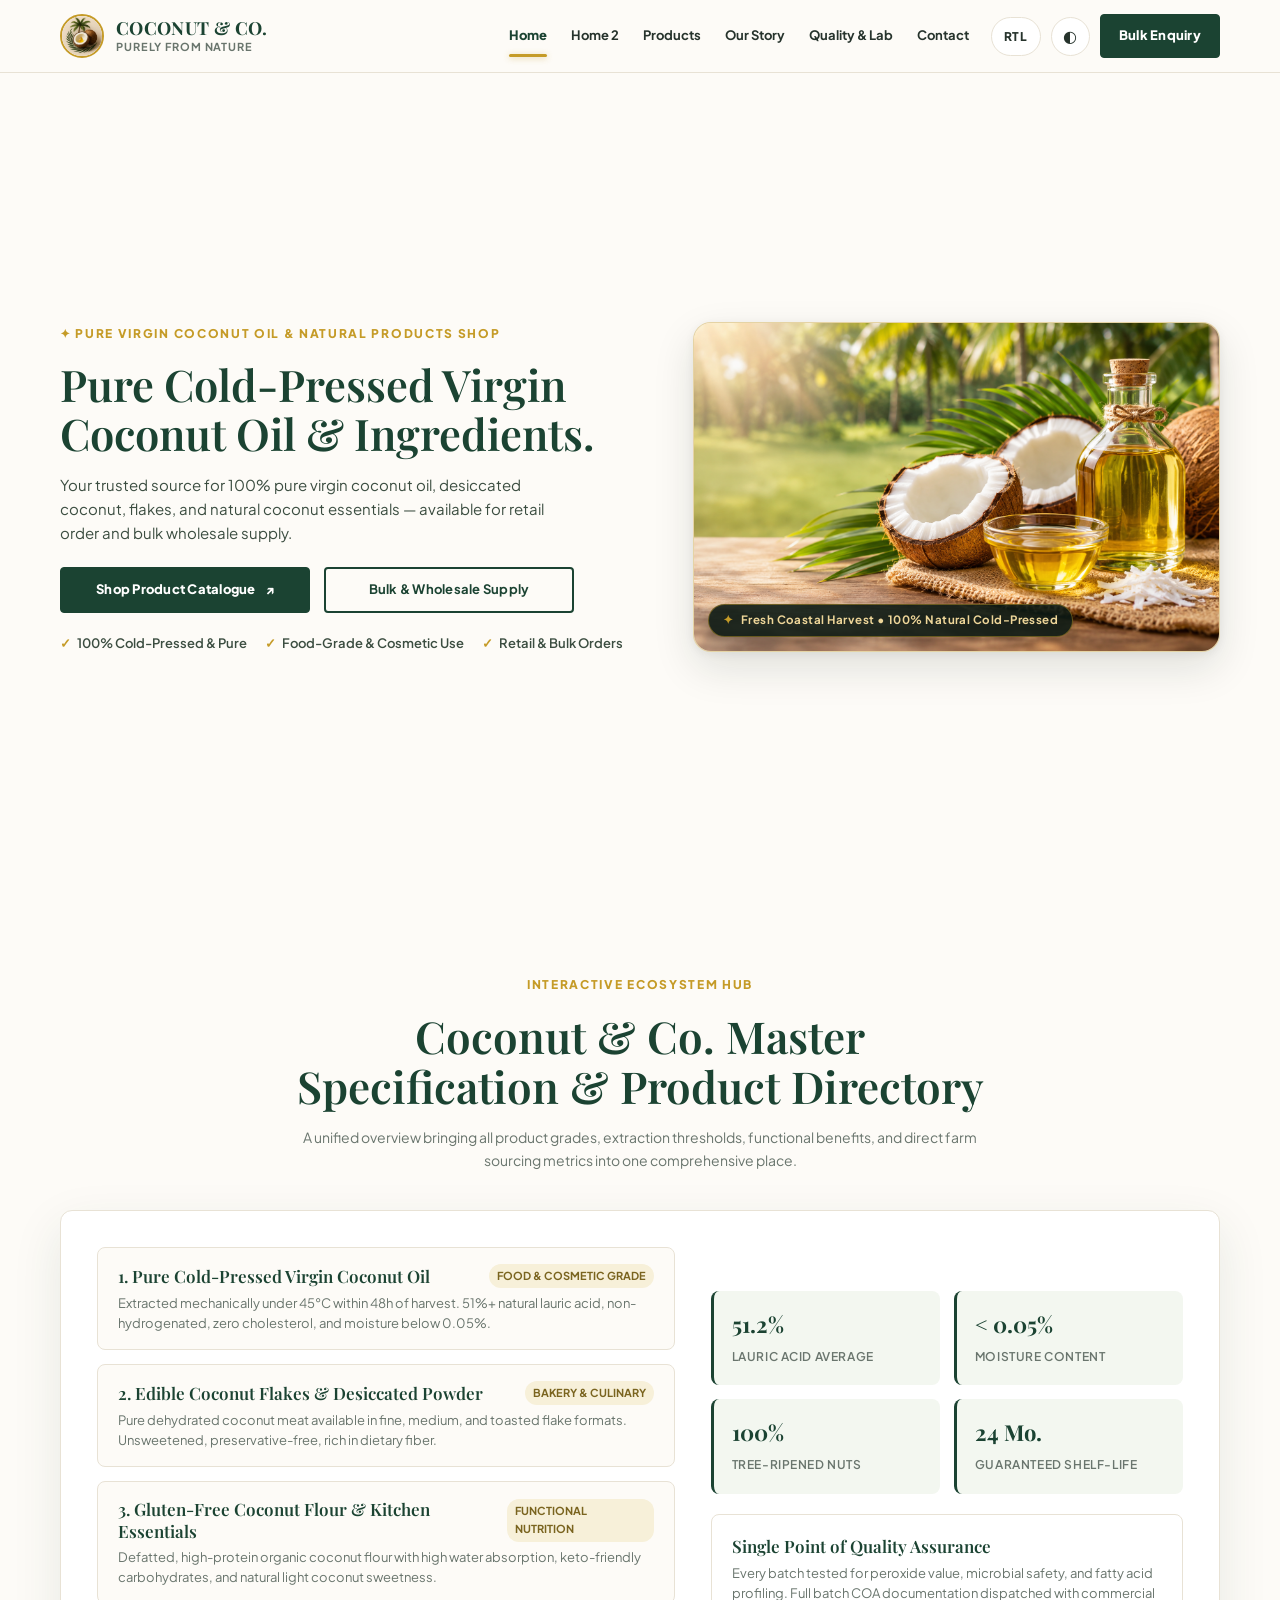
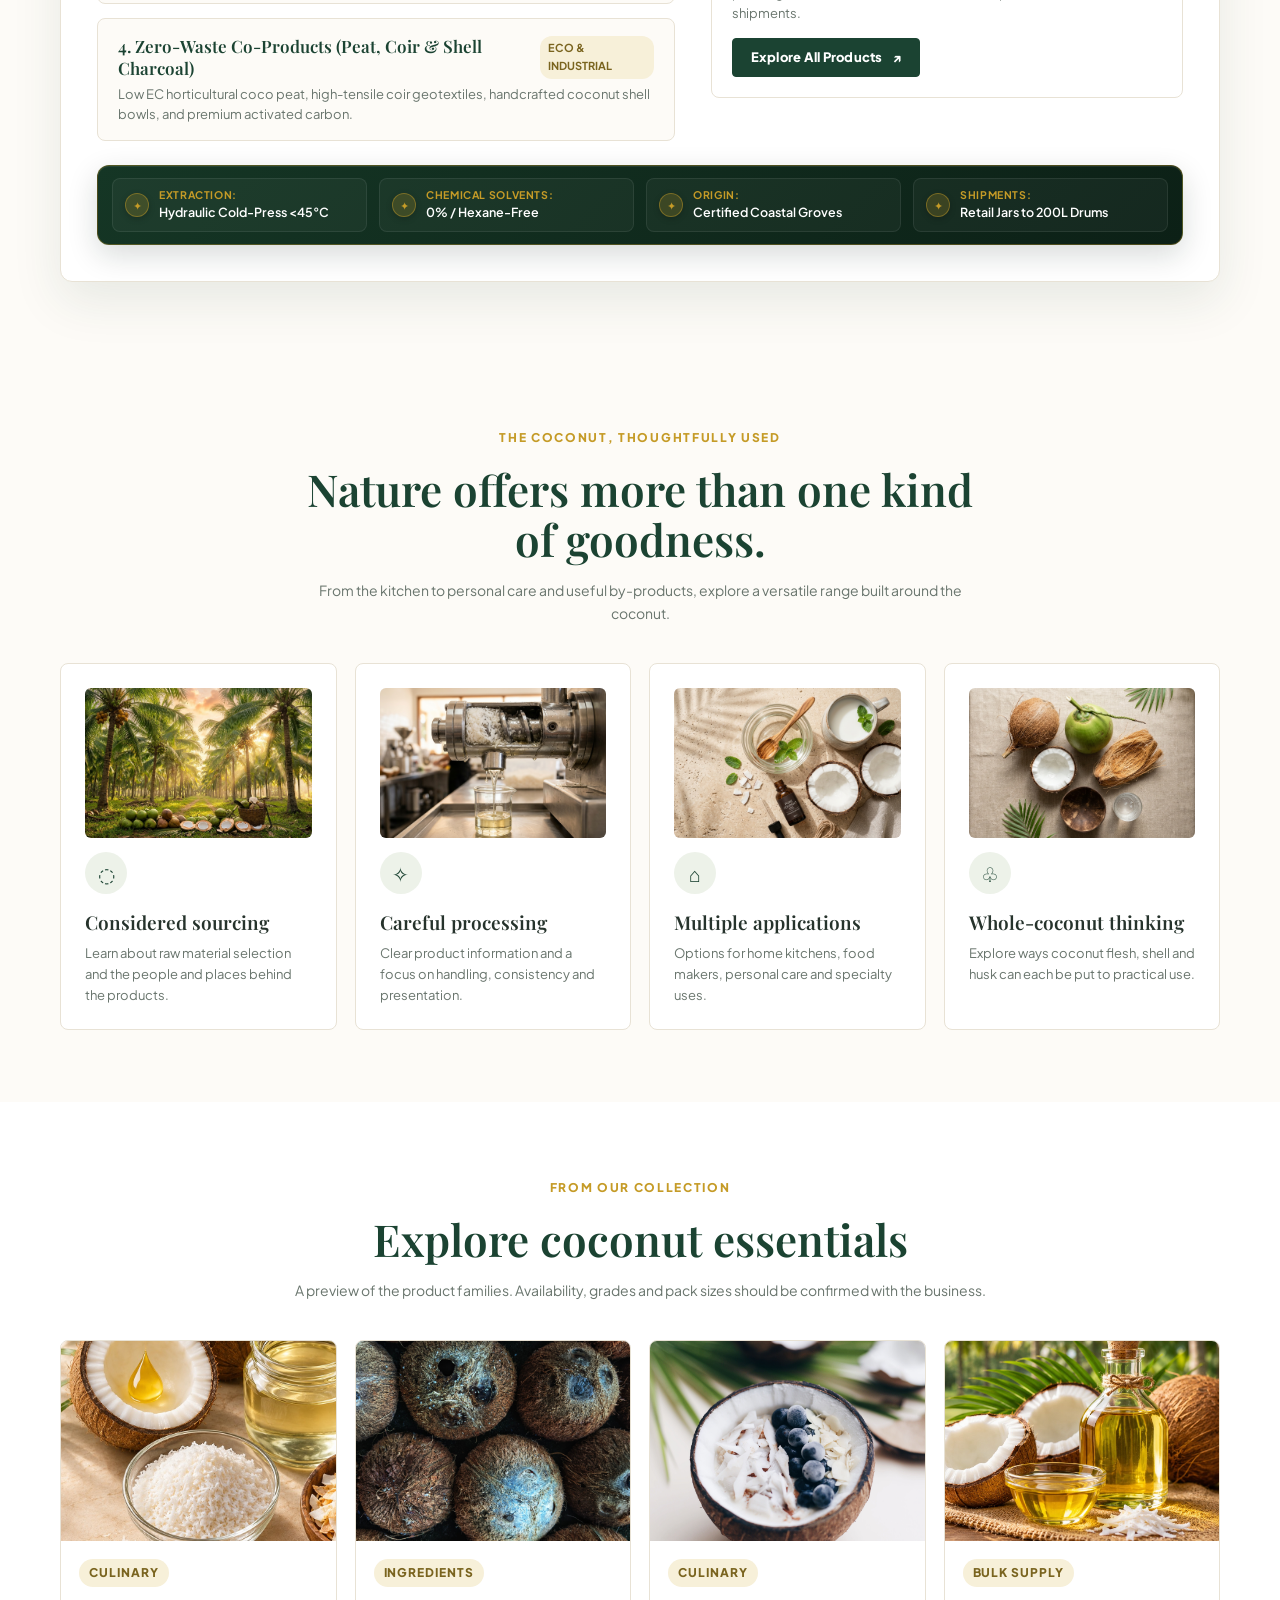
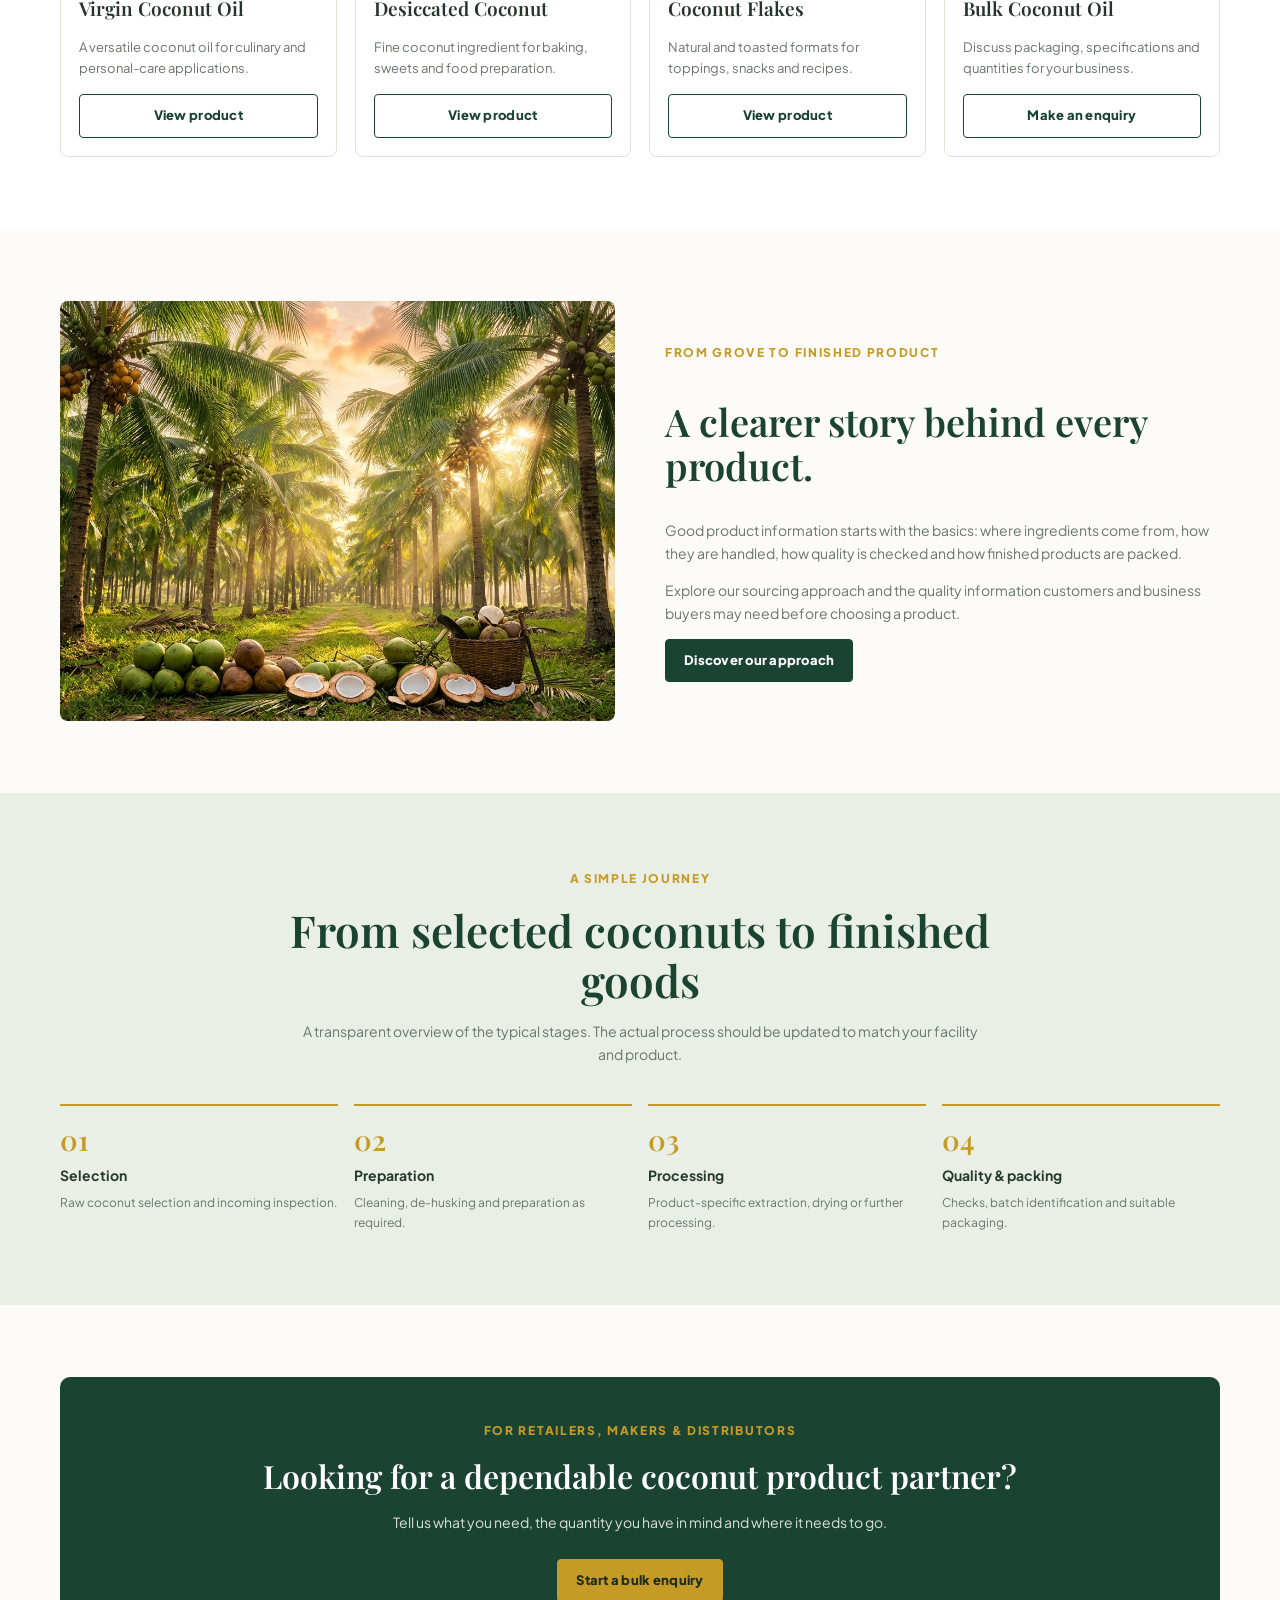
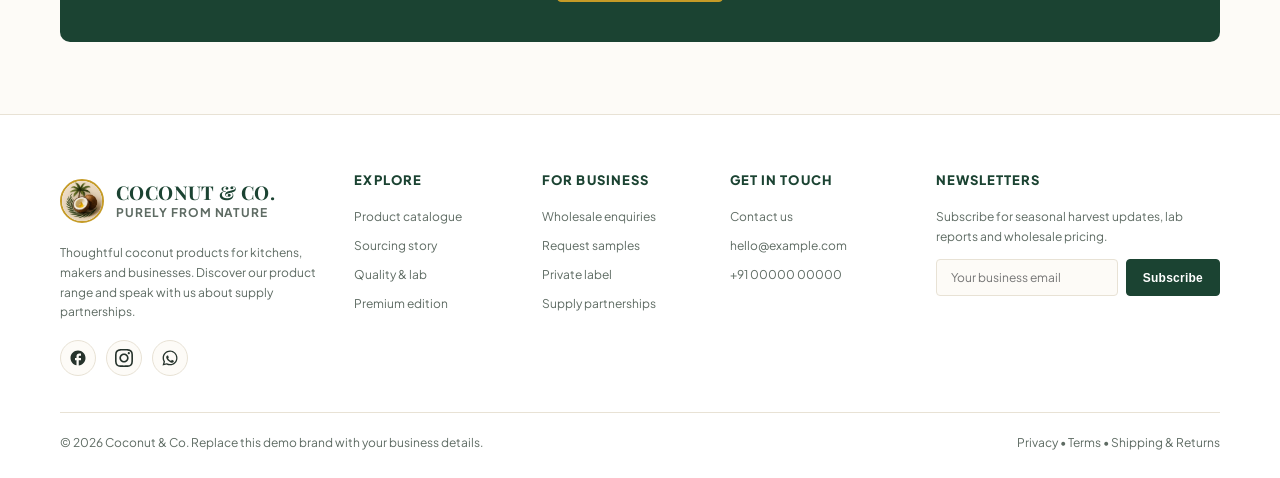
==== index.html @ 3e0f3e76 "Update site: responsive hero split, equal button widths, non-sticky header, quality lab documentatio" ====
<!doctype html>
<html lang="en">

<head>
  <meta charset="utf-8">
  <meta name="viewport" content="width=device-width, initial-scale=1">
  <meta http-equiv="Cache-Control" content="no-cache, no-store, must-revalidate">
  <meta http-equiv="Pragma" content="no-cache">
  <meta http-equiv="Expires" content="0">
  <meta name="description"
    content="Shop 100% pure cold-pressed virgin coconut oil, desiccated coconut, flakes, and natural coconut products for retail and bulk wholesale supply.">
  <title>Pure Virgin Coconut Oil &amp; Natural Products | Coconut &amp; Co.</title>
  <link rel="icon" type="image/png" href="assets/images/favicon.png">
  <link rel="shortcut icon" href="favicon.ico">
  <link rel="stylesheet" href="css/style.css?v=6.0">
  <script>
    (function () {
      var d = localStorage.getItem('coconut-dir');
      if (d === 'rtl') document.documentElement.setAttribute('dir', 'rtl');
      var t = localStorage.getItem('coconut-theme');
      if (t === 'dark') document.documentElement.classList.add('dark');
    })();
  </script>
</head>

<body>
  <header>
    <div class="container nav">
      <a class="brand" href="index.html">
        <img src="assets/images/brand-mark.png" alt="Coconut and oil droplet brand mark">
        <span>
          <strong>COCONUT &amp; CO.</strong>
          <small>Purely from nature</small>
        </span>
      </a>
      <button class="menu-btn" id="menuToggle" aria-label="Open navigation">☰</button>
      <nav class="links" id="siteLinks">
        <a href="index.html" class="active">Home</a>
        <a href="home-premium.html">Home 2</a>
        <a href="products.html">Products</a>
        <a href="sourcing.html">Our Story</a>
        <a href="quality-lab.html">Quality &amp; Lab</a>
        <a href="contact.html">Contact</a>
        <div class="drawer-actions">
          <div class="drawer-toggles">
            <button class="iconbtn rtl-toggle" aria-label="Toggle text direction"
              title="Toggle RTL / LTR text direction">
              <span class="rtl-text">RTL</span>
            </button>
            <button class="iconbtn theme-toggle" aria-label="Toggle dark mode" title="Toggle theme">
              <span class="tool-icon">◐</span>
              <span class="theme-text">Theme</span>
            </button>
          </div>
          <a class="btn gold drawer-cta" href="bulk-enquiry.html">Bulk Enquiry</a>
        </div>
      </nav>
      <div class="nav-actions">
        <button class="iconbtn rtl-toggle" id="rtlToggle" aria-label="Toggle text direction"
          title="Toggle RTL / LTR text direction">RTL</button>
        <button class="iconbtn theme-toggle" id="themeToggle" aria-label="Toggle dark mode"
          title="Toggle theme">◐</button>
        <a class="btn" href="bulk-enquiry.html">Bulk Enquiry</a>
      </div>
    </div>
  </header>

  <main>
    <section class="hero">
      <div class="container">
        <div class="hero-split">
          <div class="hero-content">
            <div class="eyebrow">✦ Pure Virgin Coconut Oil &amp; Natural Products Shop</div>
            <h1>Pure Cold-Pressed Virgin Coconut Oil &amp; Ingredients.</h1>
            <p>Your trusted source for 100% pure virgin coconut oil, desiccated coconut, flakes, and natural coconut
              essentials — available for retail order and bulk wholesale supply.</p>
            <div class="hero-ctas btn-pair">
              <a class="btn" href="products.html">Shop Product Catalogue <span>↗</span></a>
              <a class="btn outline" href="bulk-enquiry.html">Bulk &amp; Wholesale Supply</a>
            </div>
            <div class="trustline">
              <span>100% Cold-Pressed &amp; Pure</span>
              <span>Food-Grade &amp; Cosmetic Use</span>
              <span>Retail &amp; Bulk Orders</span>
            </div>
          </div>
          <div class="hero-visual-pane">
            <div class="hero-image-wrap">
              <img src="assets/images/hero-coconut-oil.png"
                alt="Pure Cold-Pressed Virgin Coconut Oil in glass bottle with fresh cracked coconut, golden oil bowl, and natural coconut flakes"
                class="hero-img" loading="eager" fetchpriority="high">
              <div class="hero-image-badge">
                <span class="badge-dot">✦</span>
                <span>Fresh Coastal Harvest • 100% Natural Cold-Pressed</span>
              </div>
            </div>
          </div>
        </div>
      </div>
    </section>

    <!-- Unified Master Specification & Product Directory Hub -->
    <section style="background:var(--cream);padding:70px 0">
      <div class="container">
        <div class="section-head">
          <div class="eyebrow">Interactive Ecosystem Hub</div>
          <h2>Coconut &amp; Co. Master Specification &amp; Product Directory</h2>
          <p>A unified overview bringing all product grades, extraction thresholds, functional benefits, and direct farm
            sourcing metrics into one comprehensive place.</p>
        </div>
        <div class="index-summary-hub">
          <div class="hub-grid">
            <div class="hub-categories">
              <div class="hub-cat-item">
                <div class="hub-cat-head">
                  <h4>1. Pure Cold-Pressed Virgin Coconut Oil</h4>
                  <span class="hub-specs-badge">Food &amp; Cosmetic Grade</span>
                </div>
                <p>Extracted mechanically under 45°C within 48h of harvest. 51%+ natural lauric acid, non-hydrogenated,
                  zero cholesterol, and moisture below 0.05%.</p>
              </div>
              <div class="hub-cat-item">
                <div class="hub-cat-head">
                  <h4>2. Edible Coconut Flakes &amp; Desiccated Powder</h4>
                  <span class="hub-specs-badge">Bakery &amp; Culinary</span>
                </div>
                <p>Pure dehydrated coconut meat available in fine, medium, and toasted flake formats. Unsweetened,
                  preservative-free, rich in dietary fiber.</p>
              </div>
              <div class="hub-cat-item">
                <div class="hub-cat-head">
                  <h4>3. Gluten-Free Coconut Flour &amp; Kitchen Essentials</h4>
                  <span class="hub-specs-badge">Functional Nutrition</span>
                </div>
                <p>Defatted, high-protein organic coconut flour with high water absorption, keto-friendly carbohydrates,
                  and natural light coconut sweetness.</p>
              </div>
              <div class="hub-cat-item">
                <div class="hub-cat-head">
                  <h4>4. Zero-Waste Co-Products (Peat, Coir &amp; Shell Charcoal)</h4>
                  <span class="hub-specs-badge">Eco &amp; Industrial</span>
                </div>
                <p>Low EC horticultural coco peat, high-tensile coir geotextiles, handcrafted coconut shell bowls, and
                  premium activated carbon.</p>
              </div>
            </div>
            <div>
              <div class="hub-key-pillars">
                <div class="hub-pillar">
                  <span class="hub-pillar-val">51.2%</span>
                  <span class="hub-pillar-lbl">Lauric Acid Average</span>
                </div>
                <div class="hub-pillar">
                  <span class="hub-pillar-val">&lt; 0.05%</span>
                  <span class="hub-pillar-lbl">Moisture Content</span>
                </div>
                <div class="hub-pillar">
                  <span class="hub-pillar-val">100%</span>
                  <span class="hub-pillar-lbl">Tree-Ripened Nuts</span>
                </div>
                <div class="hub-pillar">
                  <span class="hub-pillar-val">24 Mo.</span>
                  <span class="hub-pillar-lbl">Guaranteed Shelf-Life</span>
                </div>
              </div>
              <div class="hub-qa-card">
                <h4 class="hub-qa-title">Single Point of Quality Assurance</h4>
                <p class="hub-qa-text">Every batch tested for peroxide value, microbial safety, and fatty acid profiling. Full batch COA documentation dispatched with commercial shipments.</p>
                <div style="margin-top:14px">
                  <a class="btn" href="products.html" style="font-size:13px;padding:8px 18px">Explore All Products <span>↗</span></a>
                </div>
              </div>
            </div>
          </div>
          <div class="hub-ticker">
            <div class="hub-ticker-item">
              <span class="ticker-dot">✦</span>
              <div class="ticker-text">
                <strong class="ticker-lbl">Extraction:</strong>
                <span class="ticker-val">Hydraulic Cold-Press &lt;45°C</span>
              </div>
            </div>
            <div class="hub-ticker-item">
              <span class="ticker-dot">✦</span>
              <div class="ticker-text">
                <strong class="ticker-lbl">Chemical Solvents:</strong>
                <span class="ticker-val">0% / Hexane-Free</span>
              </div>
            </div>
            <div class="hub-ticker-item">
              <span class="ticker-dot">✦</span>
              <div class="ticker-text">
                <strong class="ticker-lbl">Origin:</strong>
                <span class="ticker-val">Certified Coastal Groves</span>
              </div>
            </div>
            <div class="hub-ticker-item">
              <span class="ticker-dot">✦</span>
              <div class="ticker-text">
                <strong class="ticker-lbl">Shipments:</strong>
                <span class="ticker-val">Retail Jars to 200L Drums</span>
              </div>
            </div>
          </div>
        </div>
      </div>
    </section>

    <section>
      <div class="container">
        <div class="section-head">
          <div class="eyebrow">The coconut, thoughtfully used</div>
          <h2>Nature offers more than one kind of goodness.</h2>
          <p>From the kitchen to personal care and useful by-products, explore a versatile range built around the
            coconut.</p>
        </div>
        <div class="grid">
          <div class="feature">
            <img src="assets/images/sourcing-plantation.jpg" alt="Sunlit tropical coconut grove plantation"
              loading="lazy">
            <div class="symbol">◌</div>
            <h3>Considered sourcing</h3>
            <p>Learn about raw material selection and the people and places behind the products.</p>
          </div>
          <div class="feature">
            <img src="assets/images/cold-press-extraction.jpg" alt="Pristine cold-press coconut oil expeller extraction"
              loading="lazy">
            <div class="symbol">✧</div>
            <h3>Careful processing</h3>
            <p>Clear product information and a focus on handling, consistency and presentation.</p>
          </div>
          <div class="feature">
            <img src="assets/images/coconut-applications.jpg"
              alt="Culinary, skincare and lifestyle applications of virgin coconut oil" loading="lazy">
            <div class="symbol">⌂</div>
            <h3>Multiple applications</h3>
            <p>Options for home kitchens, food makers, personal care and specialty uses.</p>
          </div>
          <div class="feature">
            <img src="assets/images/whole-coconut-components.jpg"
              alt="Whole coconut anatomy: fresh meat, shell, coir husk, and coconut water" loading="lazy">
            <div class="symbol">♧</div>
            <h3>Whole-coconut thinking</h3>
            <p>Explore ways coconut flesh, shell and husk can each be put to practical use.</p>
          </div>
        </div>
      </div>
    </section>

    <section style="background:var(--white)">
      <div class="container">
        <div class="section-head">
          <div class="eyebrow">From our collection</div>
          <h2>Explore coconut essentials</h2>
          <p>A preview of the product families. Availability, grades and pack sizes should be confirmed with the
            business.</p>
        </div>
        <div class="product-grid">
          <article class="product">
            <img src="assets/images/virgin-coconut-oil.jpg" alt="Virgin coconut oil with fresh coconut">
            <div class="product-body">
              <span class="tag">Culinary</span>
              <h3>Virgin Coconut Oil</h3>
              <p>A versatile coconut oil for culinary and personal-care applications.</p>
              <a class="btn outline" href="products.html">View product</a>
            </div>
          </article>
          <article class="product">
            <img src="assets/images/deci.jpg" alt="Desiccated coconut powder">
            <div class="product-body">
              <span class="tag">Ingredients</span>
              <h3>Desiccated Coconut</h3>
              <p>Fine coconut ingredient for baking, sweets and food preparation.</p>
              <a class="btn outline" href="products.html">View product</a>
            </div>
          </article>
          <article class="product">
            <img src="assets/images/cofl.jpg" alt="Toasted coconut flakes">
            <div class="product-body">
              <span class="tag">Culinary</span>
              <h3>Coconut Flakes</h3>
              <p>Natural and toasted formats for toppings, snacks and recipes.</p>
              <a class="btn outline" href="products.html">View product</a>
            </div>
          </article>
          <article class="product">
            <img src="assets/images/coconut-oil-bottle.jpg" alt="Coconut oil in glass bottle">
            <div class="product-body">
              <span class="tag">Bulk supply</span>
              <h3>Bulk Coconut Oil</h3>
              <p>Discuss packaging, specifications and quantities for your business.</p>
              <a class="btn outline" href="bulk-enquiry.html">Make an enquiry</a>
            </div>
          </article>
        </div>
      </div>
    </section>

    <section>
      <div class="container split">
        <img src="assets/images/coconut-plantation-harvest.jpg" alt="Lush tropical coconut plantation and farm harvest"
          loading="lazy">
        <div>
          <div class="eyebrow">From grove to finished product</div>
          <h2>A clearer story behind every product.</h2>
          <p>Good product information starts with the basics: where ingredients come from, how they are handled, how
            quality is checked and how finished products are packed.</p>
          <p>Explore our sourcing approach and the quality information customers and business buyers may need before
            choosing a product.</p>
          <a class="btn" href="sourcing.html">Discover our approach</a>
        </div>
      </div>
    </section>

    <section class="band">
      <div class="container">
        <div class="section-head">
          <div class="eyebrow">A simple journey</div>
          <h2>From selected coconuts to finished goods</h2>
          <p>A transparent overview of the typical stages. The actual process should be updated to match your facility
            and product.</p>
        </div>
        <div class="steps">
          <div class="step">
            <b>01</b>
            <h3>Selection</h3>
            <p>Raw coconut selection and incoming inspection.</p>
          </div>
          <div class="step">
            <b>02</b>
            <h3>Preparation</h3>
            <p>Cleaning, de-husking and preparation as required.</p>
          </div>
          <div class="step">
            <b>03</b>
            <h3>Processing</h3>
            <p>Product-specific extraction, drying or further processing.</p>
          </div>
          <div class="step">
            <b>04</b>
            <h3>Quality &amp; packing</h3>
            <p>Checks, batch identification and suitable packaging.</p>
          </div>
        </div>
      </div>
    </section>

    <section>
      <div class="container quote">
        <div class="eyebrow">For retailers, makers &amp; distributors</div>
        <h2>Looking for a dependable coconut product partner?</h2>
        <p>Tell us what you need, the quantity you have in mind and where it needs to go.</p>
        <a class="btn" href="bulk-enquiry.html">Start a bulk enquiry</a>
      </div>
    </section>
  </main>

  <footer>
    <div class="container">
      <div class="footer-grid">
        <div class="footer-col footer-brand-col">
          <a class="brand" href="index.html">
            <img src="assets/images/brand-mark.png" alt="Coconut and oil droplet brand mark">
            <span>
              <strong>COCONUT &amp; CO.</strong>
              <small>Purely from nature</small>
            </span>
          </a>
          <p>Thoughtful coconut products for kitchens, makers and businesses. Discover our product range and speak with
            us about supply partnerships.</p>
          <div class="social-links" aria-label="Social media links">
            <a href="https://facebook.com" target="_blank" rel="noopener" class="social-btn" aria-label="Facebook">
              <svg width="18" height="18" viewBox="0 0 24 24" fill="currentColor">
                <path
                  d="M22 12c0-5.52-4.48-10-10-10S2 6.48 2 12c0 4.84 3.44 8.87 8 9.8V15H8v-3h2V9.5C10 7.57 11.57 6 13.5 6H16v3h-2c-.55 0-1 .45-1 1v2h3v3h-3v6.95C18.05 21.45 22 17.19 22 12z" />
              </svg>
            </a>
            <a href="https://instagram.com" target="_blank" rel="noopener" class="social-btn" aria-label="Instagram">
              <svg width="18" height="18" viewBox="0 0 24 24" fill="currentColor">
                <path
                  d="M12 2.163c3.204 0 3.584.012 4.85.07 3.252.148 4.771 1.691 4.919 4.919.058 1.265.069 1.645.069 4.849 0 3.205-.012 3.584-.069 4.849-.149 3.225-1.664 4.771-4.919 4.919-1.266.058-1.644.07-4.85.07-3.204 0-3.584-.012-4.849-.07-3.26-.149-4.771-1.699-4.919-4.92-.058-1.265-.07-1.644-.07-4.849 0-3.204.013-3.583.07-4.849.149-3.227 1.664-4.771 4.919-4.919 1.266-.057 1.645-.069 4.849-.069zm0-2.163c-3.259 0-3.667.014-4.947.072-4.358.2-6.78 2.618-6.98 6.98-.059 1.281-.073 1.689-.073 4.948 0 3.259.014 3.668.072 4.948.2 4.358 2.618 6.78 6.98 6.98 1.281.058 1.689.072 4.948.072 3.259 0 3.668-.014 4.948-.072 4.354-.2 6.782-2.618 6.979-6.98.059-1.28.073-1.689.073-4.948 0-3.259-.014-3.667-.072-4.947-.196-4.354-2.617-6.78-6.979-6.98-1.281-.059-1.69-.073-4.949-.073zm0 5.838c-3.403 0-6.162 2.759-6.162 6.162s2.759 6.163 6.162 6.163 6.162-2.759 6.162-6.163c0-3.403-2.759-6.162-6.162-6.162zm0 10.162c-2.209 0-4-1.79-4-4 0-2.209 1.791-4 4-4s4 1.791 4 4c0 2.21-1.791 4-4 4zm6.406-11.845c-.796 0-1.441.645-1.441 1.44s.645 1.44 1.441 1.44c.795 0 1.439-.645 1.439-1.44s-.644-1.44-1.439-1.44z" />
              </svg>
            </a>
            <a href="https://wa.me/910000000000" target="_blank" rel="noopener" class="social-btn"
              aria-label="WhatsApp">
              <svg width="18" height="18" viewBox="0 0 24 24" fill="currentColor">
                <path
                  d="M12.04 2c-5.46 0-9.91 4.45-9.91 9.91 0 1.75.46 3.45 1.32 4.95L2.05 22l5.25-1.38c1.45.79 3.08 1.21 4.74 1.21 5.46 0 9.91-4.45 9.91-9.91 0-2.65-1.03-5.14-2.9-7.01A9.816 9.816 0 0 0 12.04 2zm.01 1.67c2.2 0 4.26.86 5.82 2.42a8.204 8.204 0 0 1 2.41 5.82c0 4.54-3.7 8.24-8.24 8.24-1.42 0-2.82-.37-4.06-1.07l-.29-.17-3.12.82.83-3.04-.19-.3a8.21 8.21 0 0 1-1.26-4.48c0-4.54 3.7-8.24 8.24-8.24zm4.52 11.66c-.25-.12-1.47-.72-1.7-.81-.23-.08-.39-.12-.56.12-.17.25-.64.81-.79.97-.14.17-.29.19-.54.06-.25-.12-1.05-.39-2-1.23-.74-.66-1.24-1.47-1.39-1.72-.14-.25-.02-.38.11-.5.11-.11.25-.29.37-.43.12-.14.17-.25.25-.41.08-.17.04-.31-.02-.43-.06-.12-.56-1.34-.76-1.84-.2-.48-.4-.42-.56-.43h-.47c-.17 0-.44.06-.67.31-.23.25-.88.86-.88 2.1 0 1.24.9 2.45 1.03 2.61.12.17 1.77 2.71 4.3 3.8 2.52 1.08 2.52.72 2.98.68.46-.05 1.47-.6 1.68-1.18.21-.58.21-1.07.15-1.18-.06-.12-.22-.19-.47-.31z" />
              </svg>
            </a>
          </div>
        </div>
        <div class="footer-col">
          <h4>Explore</h4>
          <a href="products.html">Product catalogue</a>
          <a href="sourcing.html">Sourcing story</a>
          <a href="quality-lab.html">Quality &amp; lab</a>
          <a href="home-premium.html">Premium edition</a>
        </div>
        <div class="footer-col">
          <h4>For business</h4>
          <a href="bulk-enquiry.html">Wholesale enquiries</a>
          <a href="bulk-enquiry.html#samples">Request samples</a>
          <a href="bulk-enquiry.html#private-label">Private label</a>
          <a href="contact.html">Supply partnerships</a>
        </div>
        <div class="footer-col">
          <h4>Get in touch</h4>
          <a href="contact.html">Contact us</a>
          <a href="mailto:hello@example.com">hello@example.com</a>
          <a href="tel:+910000000000">+91 00000 00000</a>
        </div>
        <div class="footer-col footer-newsletter-col">
          <h4>Newsletters</h4>
          <p>Subscribe for seasonal harvest updates, lab reports and wholesale pricing.</p>
          <form class="newsletter-form" data-newsletter>
            <input type="email" placeholder="Your business email" required aria-label="Email address">
            <button class="btn" type="submit">Subscribe</button>
          </form>
          <div class="newsletter-success" hidden>✓ Thank you! You are subscribed.</div>
        </div>
      </div>
      <div class="footer-bottom">
        <span>© 2026 Coconut &amp; Co. Replace this demo brand with your business details.</span>
        <span>Privacy • Terms • Shipping &amp; Returns</span>
      </div>
    </div>
  </footer>

  <script src="js/main.js?v=6.0"></script>
  <!-- Move to Top Floating Button -->
  <button class="scroll-top" id="scrollTopBtn" aria-label="Move to top" title="Move to top">
    <svg width="20" height="20" viewBox="0 0 24 24" fill="none" stroke="currentColor" stroke-width="2.5"
      stroke-linecap="round" stroke-linejoin="round">
      <polyline points="18 15 12 9 6 15"></polyline>
    </svg>
  </button>

</body>

</html>
---- css/style.css ----
@import url('https://fonts.googleapis.com/css2?family=Playfair+Display:wght@500;600;700&family=Plus+Jakarta+Sans:wght@400;500;600;700;800&display=swap');

:root {
  --green: #1B4332;
  --green2: #2d6148;
  --gold: #C59B27;
  --cream: #FDFBF7;
  --ink: #26332C;
  --muted: #69756d;
  --line: #e8e2d5;
  --white: #ffffff;
  --shadow: 0 18px 50px rgba(27, 67, 50, .10);
  --footer-bg: #ffffff;
  --footer-ink: #26332C;
  --footer-muted: #5e6b63;
  --footer-line: #e8e2d5;
}

*, *::before, *::after {
  box-sizing: border-box;
}

html {
  scroll-behavior: smooth;
  font-size: 16px;
  overflow-x: hidden;
  max-width: 100%;
}

body {
  margin: 0;
  background: var(--cream);
  color: var(--ink);
  font-family: 'Plus Jakarta Sans', Arial, sans-serif;
  font-size: 15px;
  line-height: 1.65;
  transition: background 0.25s ease, color 0.25s ease;
  overflow-x: hidden;
  max-width: 100%;
  width: 100%;
}

body.dark {
  --cream: #0D1A14;
  --ink: #f3f0e8;
  --muted: #b7c1b8;
  --line: #2c3b31;
  --white: #14231a;
  --shadow: 0 18px 50px rgba(0, 0, 0, .25);
  --footer-bg: #10271b;
  --footer-ink: #f3f0e8;
  --footer-muted: #b7c1b8;
  --footer-line: #2c3b31;
}

a {
  color: inherit;
  text-decoration: none;
}

img {
  display: block;
  max-width: 100%;
}

.container {
  width: min(1160px, calc(100% - 40px));
  margin: auto;
}

/* Header & Navigation - Static Top Placement (Does NOT scroll along with the page on ANY device) */
header {
  position: relative !important;
  top: auto !important;
  bottom: auto !important;
  z-index: 100;
  background: var(--cream) !important;
  border-bottom: 1px solid var(--line);
  transition: background 0.25s ease, border-color 0.25s ease;
  backdrop-filter: none !important;
  -webkit-backdrop-filter: none !important;
}

body.dark header {
  background: #0D1A14 !important;
  border-bottom-color: #2c3b31;
}

.nav {
  height: 72px;
  display: flex;
  align-items: center;
  gap: 22px;
}

.brand {
  display: inline-flex;
  align-items: center;
  gap: 12px;
  text-decoration: none;
  flex-shrink: 0;
}

.brand img {
  width: 44px;
  height: 44px;
  min-width: 44px;
  min-height: 44px;
  border-radius: 50%;
  object-fit: cover;
  border: 2px solid var(--gold);
  background: #f8efdc;
  flex-shrink: 0;
  display: block;
  transition: transform 0.2s ease;
}

.brand span {
  display: flex;
  flex-direction: column;
  justify-content: center;
  white-space: nowrap;
}

.brand strong {
  font-family: 'Playfair Display', serif;
  font-size: 18px;
  line-height: 1.15;
  color: var(--green);
  letter-spacing: .02em;
  transition: color 0.2s ease;
  white-space: nowrap;
}

body.dark .brand strong {
  color: #e7d6a6;
}

.brand small {
  display: block !important;
  font-size: 11px;
  letter-spacing: .08em;
  text-transform: uppercase;
  color: var(--muted);
  margin-top: 2px;
  font-weight: 700;
  line-height: 1.15;
  white-space: nowrap;
}

body.dark .brand small {
  color: #b7c1b8;
}

.links {
  display: flex;
  align-items: center;
  gap: 24px;
  margin-left: auto;
  font-size: 13px;
  font-weight: 700;
}

.links a {
  position: relative;
  padding: 6px 0;
  color: var(--ink);
  transition: color 0.2s ease;
}

.links a:hover {
  color: var(--gold);
}

.links a.active {
  color: var(--green);
  font-weight: 800;
}

body.dark .links a.active {
  color: var(--gold);
}

.links a.active::after {
  content: '';
  position: absolute;
  bottom: -4px;
  left: 0;
  width: 100%;
  height: 3px;
  background: var(--gold);
  border-radius: 3px;
  box-shadow: 0 1px 6px rgba(197, 155, 39, 0.45);
}

.nav-actions {
  display: flex;
  gap: 10px;
  align-items: center;
}

.iconbtn,
.menu-btn {
  height: 39px;
  border: 1px solid var(--line);
  background: var(--white);
  border-radius: 50%;
  cursor: pointer;
  color: var(--ink);
  font-size: 16px;
  display: inline-flex;
  align-items: center;
  justify-content: center;
  transition: all 0.2s ease;
}

.iconbtn:hover,
.menu-btn:hover {
  border-color: var(--gold);
  color: var(--gold);
}

.iconbtn#themeToggle {
  width: 39px;
}

/* Drawer Actions (Mobile Menu) - Hidden on Desktop */
.drawer-actions {
  display: none;
}

/* RTL Toggle Button with "RTL" Text */
.iconbtn.rtl-toggle {
  width: auto;
  min-width: 44px;
  padding: 0 12px;
  border-radius: 20px;
  font-size: 12px;
  font-weight: 800;
  letter-spacing: .06em;
  font-family: 'Plus Jakarta Sans', sans-serif;
}

.iconbtn.rtl-toggle.active {
  background: var(--green);
  color: #ffffff;
  border-color: var(--green);
}

body.dark .iconbtn.rtl-toggle.active {
  background: var(--gold);
  color: #16261c;
  border-color: var(--gold);
}

.btn {
  display: inline-flex;
  align-items: center;
  justify-content: center;
  gap: 9px;
  padding: 10px 18px;
  border-radius: 4px;
  background: var(--green);
  color: #ffffff;
  border: 1px solid var(--green);
  font-size: 13px;
  font-weight: 800;
  letter-spacing: .02em;
  transition: 0.2s ease;
  cursor: pointer;
  white-space: nowrap;
}

.btn:hover {
  background: var(--green2);
  border-color: var(--green2);
  transform: translateY(-2px);
  box-shadow: 0 10px 22px rgba(27, 67, 50, .16);
}

.btn.outline {
  background: transparent;
  color: var(--green);
  border-color: var(--green);
}

.btn.outline:hover {
  background: var(--green);
  color: #ffffff;
}

body.dark .btn.outline {
  color: #e8d7a8;
  border-color: #c59b27;
}

body.dark .btn.outline:hover {
  background: var(--gold);
  color: #17281d;
}

.btn.gold {
  background: var(--gold);
  border-color: var(--gold);
  color: #1d281e;
}

.btn.gold:hover {
  background: #b58d20;
  border-color: #b58d20;
}

.nav-actions .btn.active {
  box-shadow: 0 0 0 3px var(--gold), 0 4px 14px rgba(197, 155, 39, 0.35);
}

.menu-btn {
  display: none;
  width: 39px;
}

/* Hero Section - Dedicated 2-Column Split Architecture (Zero Text/Image Collision) */
.hero {
  min-height: calc(100vh - 72px);
  min-height: calc(100dvh - 72px);
  display: flex;
  align-items: center;
  background: var(--cream);
  padding: 40px 0;
  position: relative;
  overflow: hidden;
}

body.dark .hero {
  background: #0D1A14;
}

.hero-split {
  display: grid;
  grid-template-columns: 1.05fr 0.95fr;
  gap: clamp(28px, 4vw, 52px);
  align-items: center;
  width: 100%;
}

.hero-content {
  max-width: 580px;
  padding: 0;
  background: transparent !important;
  border: none !important;
  box-shadow: none !important;
}

body.dark .hero-content {
  background: transparent !important;
  border: none !important;
  box-shadow: none !important;
}

.eyebrow {
  font-size: 12px;
  font-weight: 800;
  letter-spacing: .14em;
  color: var(--gold);
  text-transform: uppercase;
  margin-bottom: 6px;
  display: inline-block;
}

body.dark .eyebrow {
  color: #eed699;
}

.hero h1 {
  font: 600 clamp(30px, 3.4vw, 45px)/1.14 'Playfair Display', serif;
  color: var(--green);
  margin: 10px 0 14px;
}

body.dark .hero h1 {
  color: #ffffff;
}

.hero p {
  font-size: 15px;
  color: #3b4d40;
  max-width: 500px;
  line-height: 1.6;
  margin: 0;
}

body.dark .hero p {
  color: #c5d4ca;
}

/* Button Pair Architecture - Guaranteed Equal Widths Everywhere */
.btn-pair {
  display: flex;
  gap: 14px;
  flex-wrap: wrap;
}

.btn-pair .btn {
  flex: 1 1 200px;
  max-width: 250px;
  height: 46px;
  display: inline-flex;
  align-items: center;
  justify-content: center;
  box-sizing: border-box;
  text-align: center;
}

.hero-ctas {
  display: flex;
  gap: 14px;
  margin-top: 22px;
  flex-wrap: wrap;
}

.hero-ctas .btn {
  flex: 1 1 200px;
  max-width: 250px;
  height: 46px;
  display: inline-flex;
  align-items: center;
  justify-content: center;
  box-sizing: border-box;
  text-align: center;
}

.hero .btn.outline {
  background: transparent;
  color: var(--green);
  border: 2px solid var(--green);
  font-weight: 700;
  box-shadow: none;
}

.hero .btn.outline:hover {
  background: var(--green);
  color: #ffffff;
}

body.dark .hero .btn.outline {
  background: transparent;
  color: #eed699;
  border: 2px solid var(--gold);
  box-shadow: none;
}

body.dark .hero .btn.outline:hover {
  background: var(--gold);
  color: #0d1a14;
}

.trustline {
  display: flex;
  gap: 18px;
  flex-wrap: wrap;
  margin-top: 20px;
  font-size: 13px;
  color: #3b4d40;
  font-weight: 600;
}

.trustline span {
  display: inline-flex;
  align-items: center;
  gap: 6px;
  background: transparent !important;
  border: none !important;
  padding: 0 !important;
  box-shadow: none !important;
  color: #3b4d40;
}

.trustline span::before {
  content: '✓';
  color: var(--gold);
  font-weight: 800;
}

body.dark .trustline {
  color: #d1ded5;
}

body.dark .trustline span {
  color: #d1ded5;
  background: transparent !important;
  border: none !important;
  padding: 0 !important;
  box-shadow: none !important;
}

body.dark .trustline span::before {
  color: var(--gold);
}

/* Hero Visual Showcase Pane (100% Uncropped, High-Visibility Product Imagery) */
.hero-visual-pane {
  display: flex;
  align-items: center;
  justify-content: center;
  width: 100%;
}

.hero-image-wrap {
  position: relative;
  width: 100%;
  border-radius: 18px;
  overflow: hidden;
  box-shadow: 0 16px 42px rgba(13, 33, 23, 0.12), 0 2px 10px rgba(13, 33, 23, 0.06);
  border: 1px solid rgba(197, 155, 39, 0.32);
  background: #f4ede0;
}

body.dark .hero-image-wrap {
  background: #112217;
  border-color: rgba(197, 155, 39, 0.35);
  box-shadow: 0 20px 48px rgba(0, 0, 0, 0.5);
}

.hero-img {
  width: 100%;
  height: 100%;
  aspect-ratio: 16 / 10;
  object-fit: cover;
  object-position: center;
  display: block;
  transition: transform 0.5s ease;
}

.hero-image-wrap:hover .hero-img {
  transform: scale(1.025);
}

.hero-image-badge {
  position: absolute;
  bottom: 14px;
  left: 14px;
  background: rgba(13, 26, 20, 0.9);
  color: #eed699;
  border: 1px solid rgba(197, 155, 39, 0.45);
  padding: 6px 14px;
  border-radius: 30px;
  font-size: 11.5px;
  font-weight: 700;
  letter-spacing: 0.04em;
  display: inline-flex;
  align-items: center;
  gap: 7px;
  box-shadow: 0 4px 14px rgba(0, 0, 0, 0.25);
}

.hero-image-badge .badge-dot {
  color: var(--gold);
}

[dir="rtl"] .hero-image-badge {
  left: auto;
  right: 14px;
}

/* Sections & Typography */
section {
  padding: 72px 0;
}

.section-head {
  text-align: center;
  max-width: 700px;
  margin: 0 auto 38px;
}

.section-head h2,
.page-hero h1 {
  font: 600 clamp(30px, 3.8vw, 44px)/1.15 'Playfair Display', serif;
  color: var(--green);
  margin: 10px 0 13px;
}

body.dark .section-head h2,
body.dark .page-hero h1 {
  color: #f2e9d5;
}

.section-head p {
  color: var(--muted);
  font-size: 14px;
}

.grid {
  display: grid;
  grid-template-columns: repeat(4, 1fr);
  gap: 18px;
}

.feature {
  padding: 24px;
  background: var(--white);
  border: 1px solid var(--line);
  border-radius: 8px;
  transition: transform 0.2s ease, box-shadow 0.2s ease;
}

.feature:hover {
  transform: translateY(-3px);
  box-shadow: var(--shadow);
}

.feature img {
  width: 100%;
  height: 150px;
  object-fit: cover;
  border-radius: 6px;
  margin-bottom: 14px;
  display: block;
  background: #eee5d3;
}

.feature .symbol {
  width: 42px;
  height: 42px;
  border-radius: 50%;
  background: #edf2e9;
  color: var(--green);
  display: grid;
  place-items: center;
  font-size: 20px;
  margin-bottom: 15px;
}

body.dark .feature .symbol {
  background: #24392b;
  color: #d1e2d4;
}

.feature h3,
.product h3 {
  font: 600 19px 'Playfair Display', serif;
  margin: 8px 0;
}

.feature p,
.product p {
  font-size: 13px;
  color: var(--muted);
  margin: 0;
  line-height: 1.6;
}

/* Product Cards */
.product-grid {
  display: grid;
  grid-template-columns: repeat(4, 1fr);
  gap: 18px;
}

.product {
  background: var(--white);
  border: 1px solid var(--line);
  border-radius: 8px;
  overflow: hidden;
  transition: 0.2s;
  display: flex;
  flex-direction: column;
}

.product:hover {
  transform: translateY(-5px);
  box-shadow: var(--shadow);
}

.product img {
  width: 100%;
  height: 200px;
  object-fit: cover;
  background: #eee5d3;
}

.product-body {
  padding: 18px;
  display: flex;
  flex-direction: column;
  flex: 1;
}

.tag {
  display: inline-block;
  align-self: flex-start;
  color: #7a641f;
  background: #f7f0d9;
  padding: 4px 10px;
  border-radius: 20px;
  font-size: 12px;
  font-weight: 800;
  letter-spacing: .08em;
  text-transform: uppercase;
}

body.dark .tag {
  color: #eed699;
  background: #39341f;
}

.product-body p {
  flex: 1;
  margin: 8px 0 16px;
}

.product .btn {
  width: 100%;
  padding: 10px;
}

/* Split & Steps */
.split {
  display: grid;
  grid-template-columns: 1fr 1fr;
  gap: 50px;
  align-items: center;
}

.split img {
  width: 100%;
  height: 420px;
  object-fit: cover;
  border-radius: 8px;
}

.split h2 {
  font: 600 38px/1.14 'Playfair Display', serif;
  color: var(--green);
}

body.dark .split h2 {
  color: #f2e9d5;
}

.split p {
  color: var(--muted);
  font-size: 14px;
}

.split ul {
  padding-left: 20px;
  color: var(--muted);
  font-size: 14px;
  line-height: 1.8;
}

.steps {
  display: grid;
  grid-template-columns: repeat(4, 1fr);
  gap: 16px;
  margin-top: 26px;
}

.step {
  border-top: 2px solid var(--gold);
  padding-top: 15px;
}

.step b {
  font: 600 28px 'Playfair Display', serif;
  color: var(--gold);
}

.step h3 {
  font-size: 14px;
  margin: 6px 0;
}

.step p {
  font-size: 12px;
  color: var(--muted);
  margin: 0;
}

.band {
  background: #e9efe6;
  color: #243a2c;
}

.band .section-head h2 {
  color: var(--green);
}

.band .feature {
  background: #f9fbf7;
  border: 0;
}

body.dark .band {
  background: #17281d;
  color: #e5ece6;
}

body.dark .band .feature {
  background: #1d3325;
}

.band .btn {
  margin-top: 10px;
}

.quote {
  background: var(--green);
  color: #ffffff;
  border-radius: 10px;
  padding: 40px;
  text-align: center;
}

.quote h2 {
  font: 600 32px 'Playfair Display', serif;
  margin: 8px;
}

.quote p {
  color: #d9e3d9;
  font-size: 14px;
}

.quote .btn {
  background: var(--gold);
  color: #1b2c20;
  border-color: var(--gold);
  margin-top: 10px;
}

/* Page Hero */
.page-hero {
  padding: 60px 0 52px;
  background: linear-gradient(110deg, #eaf0e7, #fdfbf7);
}

body.dark .page-hero {
  background: linear-gradient(110deg, #1b3023, #0d1a14);
}

.page-hero .container {
  max-width: 900px;
  text-align: center;
}

.page-hero p {
  color: var(--muted);
  max-width: 680px;
  margin: 0 auto;
  font-size: 14px;
}

/* Filters & Forms */
.filters {
  display: flex;
  gap: 10px;
  justify-content: center;
  flex-wrap: wrap;
  margin-bottom: 28px;
}

.filter {
  padding: 8px 16px;
  border: 1px solid var(--line);
  background: var(--white);
  color: var(--ink);
  border-radius: 30px;
  cursor: pointer;
  font-size: 12px;
  font-weight: 700;
  transition: all 0.2s ease;
}

.filter:hover {
  border-color: var(--gold);
}

.filter.active {
  background: var(--green);
  color: #ffffff;
  border-color: var(--green);
}

body.dark .filter.active {
  background: var(--gold);
  color: #16261c;
  border-color: var(--gold);
}

.form-wrap {
  max-width: 780px;
  margin: auto;
  background: var(--white);
  padding: 32px;
  border: 1px solid var(--line);
  border-radius: 10px;
  box-shadow: var(--shadow);
}

.form-grid {
  display: grid;
  grid-template-columns: 1fr 1fr;
  gap: 16px;
}

.field {
  display: flex;
  flex-direction: column;
  gap: 6px;
}

.field.full {
  grid-column: 1 / -1;
}

.field label {
  font-size: 12px;
  font-weight: 800;
  color: var(--ink);
}

.field input,
.field select,
.field textarea {
  width: 100%;
  padding: 12px;
  border: 1px solid var(--line);
  border-radius: 4px;
  background: var(--cream);
  color: var(--ink);
  font: 14px 'Plus Jakarta Sans', sans-serif;
  transition: border-color 0.2s ease;
}

.field input:focus,
.field select:focus,
.field textarea:focus {
  outline: none;
  border-color: var(--gold);
}

.field textarea {
  min-height: 120px;
  resize: vertical;
}

.form-note {
  font-size: 12px;
  color: var(--muted);
  margin-top: 8px;
}

.notice {
  padding: 16px 20px;
  border-left: 3px solid var(--gold);
  background: #f5f0df;
  color: #51472b;
  font-size: 13px;
  margin: 22px 0;
  line-height: 1.6;
}

body.dark .notice {
  background: #2b281b;
  color: #e9ddb4;
}

/* Footer (White in bright mode, dark in dark mode) */
footer {
  background: var(--footer-bg);
  color: var(--footer-ink);
  padding: 55px 0 25px;
  border-top: 1px solid var(--footer-line);
  transition: background 0.25s ease, border-color 0.25s ease, color 0.25s ease;
}

.footer-grid {
  display: grid;
  grid-template-columns: 1.5fr 0.9fr 0.9fr 1fr 1.3fr;
  gap: 28px;
}

.footer-col h4 {
  font-size: 13px;
  letter-spacing: .08em;
  text-transform: uppercase;
  color: var(--green);
  font-weight: 800;
  margin: 0 0 16px;
}

body.dark .footer-col h4 {
  color: var(--gold);
}

.footer-col p {
  font-size: 12px;
  color: var(--footer-muted);
  line-height: 1.65;
  margin: 8px 0;
}

.footer-col>a {
  font-size: 12px;
  color: var(--footer-muted);
  display: block;
  margin: 9px 0;
  transition: color 0.2s ease, transform 0.2s ease;
}

.footer-col>a:hover {
  color: var(--gold);
  transform: translateX(3px);
}

/* Footer Brand (Same alignment as header) */
.footer-grid .brand {
  display: inline-flex !important;
  align-items: center;
  gap: 12px;
  min-width: 0;
  margin-bottom: 12px;
}

.footer-grid .brand strong {
  color: var(--green);
  font-size: 19px;
}

body.dark .footer-grid .brand strong {
  color: #e7d6a6;
}

.footer-grid .brand small {
  color: var(--footer-muted);
  font-size: 12px;
}

/* Social Media Icons */
.social-links {
  display: flex;
  gap: 10px;
  margin-top: 18px;
  align-items: center;
}

.social-btn {
  width: 36px;
  height: 36px;
  border-radius: 50%;
  border: 1px solid var(--line);
  background: var(--cream);
  color: var(--ink);
  display: inline-flex;
  align-items: center;
  justify-content: center;
  transition: all 0.2s ease;
}

.social-btn:hover {
  background: var(--green);
  color: #ffffff;
  border-color: var(--green);
  transform: translateY(-2px);
}

body.dark .social-btn {
  background: var(--white);
  border-color: var(--line);
  color: var(--ink);
}

body.dark .social-btn:hover {
  background: var(--gold);
  color: #17281d;
  border-color: var(--gold);
}

/* Newsletter Form */
.newsletter-form {
  display: flex;
  gap: 8px;
  margin-top: 12px;
}

.newsletter-form input {
  flex: 1;
  min-width: 0;
  padding: 10px 14px;
  border: 1px solid var(--line);
  border-radius: 4px;
  background: var(--cream);
  color: var(--ink);
  font: 12px 'Plus Jakarta Sans', sans-serif;
  transition: border-color 0.2s ease;
}

.newsletter-form input:focus {
  outline: none;
  border-color: var(--gold);
}

.newsletter-form .btn {
  padding: 10px 16px;
  font-size: 12px;
  white-space: nowrap;
}

.newsletter-success {
  font-size: 12px;
  color: var(--green);
  font-weight: 700;
  margin-top: 8px;
}

body.dark .newsletter-success {
  color: #74c69d;
}

/* Footer Bottom */
.footer-bottom {
  border-top: 1px solid var(--footer-line);
  margin-top: 36px;
  padding-top: 20px;
  font-size: 12px;
  color: var(--footer-muted);
  display: flex;
  justify-content: space-between;
  gap: 15px;
  flex-wrap: wrap;
}

/* RTL Support (Toggle alignment left-to-right / right-to-left) */
[dir="rtl"] {
  direction: rtl;
  text-align: right;
}

[dir="rtl"] .links {
  margin-left: 0;
  margin-right: auto;
}

[dir="rtl"] .links a.active::after {
  left: auto;
  right: 0;
}

[dir="rtl"] .footer-col>a:hover {
  transform: translateX(-3px);
}

/* RTL hero inherits clean solid background */

[dir="rtl"] .trustline span::before {
  margin-right: 0;
  margin-left: 7px;
}

[dir="rtl"] .notice {
  border-left: none;
  border-right: 3px solid var(--gold);
}

[dir="rtl"] .split ul {
  padding-left: 0;
  padding-right: 20px;
}

[dir="rtl"] .section-head,
[dir="rtl"] .page-hero .container,
[dir="rtl"] .quote {
  text-align: center;
}

[dir="rtl"] .hero-ctas,
[dir="rtl"] .trustline {
  justify-content: flex-start;
}

[dir="rtl"] .menu-btn {
  margin-left: 0;
  margin-right: auto;
}

/* Responsive Media Queries */
@media (max-width: 1024px) {
  .footer-grid {
    grid-template-columns: 1fr 1fr;
    gap: 26px 30px;
    align-items: start;
  }

  .footer-brand-col {
    grid-column: 1 / -1;
  }

  .footer-newsletter-col {
    grid-column: auto;
  }

  .footer-newsletter-col .newsletter-form {
    display: flex;
    flex-direction: column;
    gap: 8px;
  }

  .footer-newsletter-col .newsletter-form input,
  .footer-newsletter-col .newsletter-form .btn {
    width: 100%;
    box-sizing: border-box;
  }
}

@media (max-width: 950px) {
  .hero {
    min-height: auto;
    padding: 34px 0 38px;
  }

  .hero-split {
    grid-template-columns: 1fr;
    gap: 28px;
  }

  .hero-content {
    max-width: 100%;
  }

  .hero-visual-pane {
    max-width: 100%;
  }

  .hero-image-wrap {
    max-width: 100%;
    border-radius: 14px;
  }

  .hero-img {
    aspect-ratio: 16 / 9;
    max-height: 400px;
  }

  .links {
    gap: 16px;
  }

  .links a {
    font-size: 12px;
  }

  .brand {
    min-width: 180px;
  }

  .nav {
    gap: 14px;
  }

  .product-grid,
  .grid {
    grid-template-columns: repeat(2, 1fr);
  }
}

@media (max-width: 768px) {
  header {
    position: relative !important;
    top: auto !important;
    bottom: auto !important;
    background: var(--cream) !important;
    backdrop-filter: none !important;
    -webkit-backdrop-filter: none !important;
  }
  body.dark header {
    background: #0D1A14 !important;
  }

  .nav {
    height: 68px;
    display: flex;
    align-items: center;
    justify-content: space-between;
    gap: 12px;
  }

  .brand {
    display: inline-flex;
    align-items: center;
    gap: 10px;
    min-width: 0;
    flex-shrink: 0;
    margin-right: auto;
    text-decoration: none;
  }

  [dir="rtl"] .brand {
    margin-right: 0;
    margin-left: auto;
  }

  /* Logo and subtext remain consistent and visible in all modes */
  .brand img {
    width: 44px;
    height: 44px;
    min-width: 44px;
    min-height: 44px;
    flex-shrink: 0;
  }

  .brand span {
    display: flex;
    flex-direction: column;
    justify-content: center;
    min-width: 0;
    white-space: nowrap;
  }

  .brand strong {
    font-size: 17.5px;
    line-height: 1.15;
    white-space: nowrap;
    letter-spacing: .01em;
  }

  .brand small {
    display: block !important;
    font-size: 10.5px;
    letter-spacing: .08em;
    line-height: 1.15;
    margin-top: 2px;
    white-space: nowrap;
    color: var(--muted);
  }

  .menu-btn {
    display: flex;
    align-items: center;
    justify-content: center;
    width: 40px;
    height: 40px;
    min-width: 40px;
    font-size: 18px;
    margin-left: auto;
    margin-right: 0;
    order: 2;
    flex-shrink: 0;
    border-radius: 8px;
    border: 1px solid var(--line);
    background: var(--white);
    color: var(--ink);
    cursor: pointer;
    transition: 0.2s ease;
  }

  [dir="rtl"] .menu-btn {
    margin-left: 0;
    margin-right: auto;
    order: 2;
  }

  .menu-btn:hover {
    border-color: var(--gold);
    color: var(--gold);
  }

  /* Completely hide top-navbar actions on mobile so only Brand + Hamburger show */
  .nav-actions {
    display: none !important;
  }

  /* Hamburger Menu Drawer */
  .links {
    display: none;
    position: absolute;
    top: 68px;
    left: 0;
    right: 0;
    background: var(--cream);
    padding: 16px 20px 24px;
    flex-direction: column;
    align-items: stretch;
    border-bottom: 1px solid var(--line);
    box-shadow: 0 18px 40px rgba(0, 0, 0, 0.12);
    z-index: 1000;
  }

  [dir="rtl"] .links {
    align-items: stretch;
  }

  .links.open {
    display: flex;
  }

  .links>a {
    display: flex;
    align-items: center;
    justify-content: space-between;
    width: 100%;
    padding: 12px 14px;
    margin: 3px 0;
    font-size: 15px;
    font-weight: 700;
    color: var(--ink);
    border-bottom: 1px solid rgba(0, 0, 0, 0.05);
    border-radius: 8px;
    transition: color 0.18s ease, background 0.18s ease, padding 0.18s ease, border-color 0.18s ease;
    box-sizing: border-box;
    text-decoration: none;
  }

  body.dark .links>a {
    border-bottom-color: rgba(255, 255, 255, 0.06);
  }

  .links>a:last-of-type {
    border-bottom: none;
  }

  .links>a:hover {
    color: var(--gold);
    background: rgba(197, 155, 39, 0.07);
    padding-left: 18px;
  }

  [dir="rtl"] .links>a:hover {
    padding-left: 14px;
    padding-right: 18px;
  }

  .links>a.active {
    color: var(--green);
    font-weight: 800;
    background: #edf5ee;
    border-left: 4px solid var(--gold);
    border-bottom-color: transparent;
    padding-left: 14px;
    box-shadow: 0 2px 8px rgba(27, 67, 50, 0.06);
  }

  .links>a.active:hover {
    color: var(--green);
    background: #e4efe6;
    padding-left: 14px;
  }

  [dir="rtl"] .links>a.active {
    border-left: none;
    border-right: 4px solid var(--gold);
    padding-left: 14px;
    padding-right: 14px;
  }

  [dir="rtl"] .links>a.active:hover {
    padding-left: 14px;
    padding-right: 14px;
  }

  body.dark .links>a.active {
    color: #f7df94;
    background: rgba(197, 155, 39, 0.16);
    border-color: var(--gold);
    box-shadow: 0 2px 10px rgba(0, 0, 0, 0.3);
  }

  body.dark .links>a.active:hover {
    color: #ffe6a0;
    background: rgba(197, 155, 39, 0.22);
  }

  .links>a.active::after {
    content: '';
    position: static;
    display: inline-block;
    width: 8px;
    height: 8px;
    min-width: 8px;
    min-height: 8px;
    border-radius: 50%;
    background: var(--gold);
    box-shadow: 0 0 0 3px rgba(197, 155, 39, 0.3);
    margin-left: auto;
    bottom: auto;
    left: auto;
  }

  [dir="rtl"] .links>a.active::after {
    margin-left: 0;
    margin-right: auto;
  }

  /* Drawer Actions: RTL, Theme, and Bulk Enquiry inside Hamburger */
  .drawer-actions {
    display: flex;
    flex-direction: column;
    gap: 12px;
    width: 100%;
    margin-top: 14px;
    padding-top: 16px;
    border-top: 1px solid var(--line);
    box-sizing: border-box;
  }

  .drawer-toggles {
    display: flex;
    align-items: center;
    gap: 10px;
    width: 100%;
  }

  .drawer-toggles .iconbtn {
    flex: 1;
    height: 42px;
    min-height: 42px;
    border-radius: 8px;
    display: inline-flex;
    align-items: center;
    justify-content: center;
    gap: 8px;
    font-size: 13.5px;
    font-weight: 700;
    background: var(--white);
    color: var(--ink);
    border: 1px solid var(--line);
    cursor: pointer;
    box-shadow: 0 1px 3px rgba(0, 0, 0, 0.04);
    transition: 0.2s ease;
  }

  body.dark .drawer-toggles .iconbtn {
    background: #14231a;
    color: #f3f0e8;
    border-color: #2c3b31;
  }

  .drawer-toggles .iconbtn:hover {
    border-color: var(--gold);
    color: var(--gold);
  }

  .drawer-toggles .rtl-toggle.active {
    background: var(--green);
    color: #ffffff;
    border-color: var(--green);
  }

  body.dark .drawer-toggles .rtl-toggle.active {
    background: var(--gold);
    color: #17281d;
    border-color: var(--gold);
  }

  .drawer-cta {
    width: 100%;
    height: 44px;
    display: flex;
    align-items: center;
    justify-content: center;
    text-align: center;
    font-size: 14px;
    font-weight: 800;
    border-radius: 8px;
    box-sizing: border-box;
    transition: all 0.2s ease;
  }

  .drawer-cta.active {
    box-shadow: 0 0 0 3px var(--green), 0 6px 18px rgba(197, 155, 39, 0.45);
    outline: 2px solid var(--gold);
  }

  body.dark .drawer-cta.active {
    box-shadow: 0 0 0 3px var(--gold), 0 6px 18px rgba(197, 155, 39, 0.55);
    outline: 2px solid var(--gold);
  }

    .hero {
    min-height: auto;
    padding: 34px 0 38px;
    background: var(--cream);
  }

  body.dark .hero {
    background: #0D1A14;
  }

  .hero-split {
    grid-template-columns: 1fr;
    gap: 30px;
  }

  .hero-content {
    max-width: 100%;
  }

  .hero-visual-pane {
    max-width: 100%;
  }

  .hero-image-wrap {
    max-width: 100%;
    border-radius: 14px;
  }

  .hero-img {
    aspect-ratio: 16 / 9;
    max-height: 420px;
  }

  .hero-ctas,
  .btn-pair {
    flex-direction: column;
    align-items: stretch;
  }

  .hero-ctas .btn,
  .btn-pair .btn {
    width: 100% !important;
    max-width: 100% !important;
  }

  .hero-content {
    padding: 16px 0;
  }

  .hero h1 {
    font-size: 32px;
    margin: 8px 0 10px;
    line-height: 1.15;
  }

  .hero-ctas {
    display: flex;
    flex-direction: column;
    align-items: stretch;
    gap: 12px;
    width: 100%;
    margin-top: 16px;
  }

  .hero-ctas .btn {
    width: 100% !important;
    max-width: 100% !important;
    min-width: 100% !important;
    height: 48px;
    justify-content: center;
    text-align: center;
    padding: 0 20px;
    box-sizing: border-box;
    display: flex;
    align-items: center;
  }

  .split {
    grid-template-columns: 1fr;
    gap: 25px;
  }

  .split img {
    height: 280px;
  }

  .steps {
    grid-template-columns: repeat(2, 1fr);
  }

  .footer-grid {
    grid-template-columns: 1fr 1fr;
    gap: 24px 28px;
    align-items: start;
  }

  .footer-brand-col {
    grid-column: 1 / -1;
  }

  .footer-newsletter-col {
    grid-column: auto;
  }

  .form-grid {
    grid-template-columns: 1fr;
  }

  .field.full {
    grid-column: auto;
  }

  section {
    padding: 50px 0;
  }

  .quote {
    padding: 28px 20px;
  }
}

@media (max-width: 500px) {
  .container {
    width: min(100% - 22px, 1160px);
  }

  .nav {
    height: 68px;
    gap: 8px;
  }

  .brand img {
    width: 44px;
    height: 44px;
    min-width: 44px;
    min-height: 44px;
  }

  .brand strong {
    font-size: 17px;
  }

  .brand small {
    display: block !important;
    font-size: 10.5px;
  }

  .menu-btn {
    width: 38px;
    height: 38px;
    min-width: 38px;
    font-size: 17px;
  }

  .links {
    top: 60px;
  }

  .product-grid,
  .grid {
    grid-template-columns: 1fr;
    gap: 14px;
  }

  .product img {
    height: 180px;
  }

  .steps {
    grid-template-columns: 1fr;
  }

  .footer-grid {
    grid-template-columns: 1fr;
  }

  .footer-brand-col,
  .footer-newsletter-col {
    grid-column: auto;
  }

  .hero h1 {
    font-size: 26px;
    line-height: 1.15;
  }

  .hero-ctas {
    display: flex;
    flex-direction: column;
    align-items: stretch;
    width: 100%;
    gap: 10px;
  }

  .hero-ctas .btn {
    width: 100%;
    max-width: 100%;
    min-width: 0;
    box-sizing: border-box;
    justify-content: center;
    text-align: center;
  }

  .trustline {
    flex-direction: column;
    gap: 6px;
  }

  .newsletter-form {
    flex-direction: column;
  }

  .newsletter-form .btn {
    width: 100%;
  }
}

@media (max-width: 380px) {
  .container {
    width: min(100% - 16px, 1160px);
  }

  .nav {
    height: 68px;
    gap: 6px;
  }

  .brand img {
    width: 44px;
    height: 44px;
    min-width: 44px;
    min-height: 44px;
  }

  .brand strong {
    font-size: 16.5px;
  }

  .brand small {
    display: block !important;
    font-size: 10px;
  }

  .menu-btn {
    width: 36px;
    height: 36px;
    min-width: 36px;
    font-size: 16px;
  }

  .links {
    top: 56px;
  }
}

/* ============================================================
   UNIQUE ENHANCEMENT SECTIONS FOR EACH PAGE
   ============================================================ */

/* 1. index.html - Master Directory & Quality Hub */
.index-summary-hub {
  background: var(--white);
  border: 1px solid var(--line);
  border-radius: 12px;
  padding: clamp(20px, 3.5vw, 36px);
  box-shadow: var(--shadow);
  margin-top: 20px;
  box-sizing: border-box;
  max-width: 100%;
  overflow: hidden;
}

.hub-grid {
  display: grid;
  grid-template-columns: 1.1fr 0.9fr;
  gap: 36px;
  align-items: center;
}

.hub-categories {
  display: flex;
  flex-direction: column;
  gap: 14px;
}

.hub-cat-item {
  padding: 16px 20px;
  background: var(--cream);
  border: 1px solid var(--line);
  border-radius: 8px;
  transition: all 0.2s ease;
}

.hub-cat-item:hover {
  border-color: var(--gold);
  transform: translateX(4px);
}

body.dark .hub-cat-item:hover {
  border-color: var(--gold);
}

.hub-cat-head {
  display: flex;
  align-items: center;
  justify-content: space-between;
  margin-bottom: 6px;
}

.hub-cat-head h4 {
  margin: 0;
  font: 600 17px 'Playfair Display', serif;
  color: var(--green);
}

body.dark .hub-cat-head h4 {
  color: #eed699;
}

.hub-specs-badge {
  font-size: 11px;
  font-weight: 700;
  color: #7a641f;
  background: #f7f0d9;
  padding: 3px 8px;
  border-radius: 12px;
  text-transform: uppercase;
}

body.dark .hub-specs-badge {
  color: #eed699;
  background: #39341f;
}

.hub-cat-item p {
  margin: 0;
  font-size: 13px;
  color: var(--muted);
  line-height: 1.5;
}

.hub-key-pillars {
  display: grid;
  grid-template-columns: 1fr 1fr;
  gap: 14px;
}

.hub-pillar {
  padding: 18px;
  background: #f3f7f0;
  border-radius: 8px;
  border-left: 3px solid var(--green);
}

body.dark .hub-pillar {
  background: #172b1e;
  border-left-color: var(--gold);
}

.hub-pillar-val {
  font: 700 22px 'Playfair Display', serif;
  color: var(--green);
  display: block;
  margin-bottom: 4px;
}

body.dark .hub-pillar-val {
  color: #eed699;
}

.hub-pillar-lbl {
  font-size: 12px;
  color: var(--muted);
  font-weight: 600;
  text-transform: uppercase;
  letter-spacing: 0.05em;
}

/* Hub Ticker (Master Specification Bar) - Clean Professional Architecture */
.hub-ticker {
  margin-top: 24px;
  padding: 12px 14px;
  background: linear-gradient(135deg, #153625 0%, #0c2016 100%);
  color: #ffffff;
  border: 1px solid rgba(197, 155, 39, 0.35);
  border-radius: 12px;
  display: grid;
  grid-template-columns: repeat(4, 1fr);
  gap: 12px;
  box-shadow: 0 10px 30px rgba(13, 33, 23, 0.16), inset 0 1px 0 rgba(255, 255, 255, 0.08);
  box-sizing: border-box;
  width: 100%;
  max-width: 100%;
  overflow: hidden;
}

body.dark .hub-ticker {
  background: linear-gradient(135deg, #102619 0%, #07150e 100%);
  border: 1px solid rgba(197, 155, 39, 0.28);
  box-shadow: 0 10px 30px rgba(0, 0, 0, 0.4), inset 0 1px 0 rgba(255, 255, 255, 0.05);
}

.hub-ticker-item {
  display: flex;
  align-items: center;
  gap: 10px;
  padding: 10px 12px;
  background: rgba(255, 255, 255, 0.04);
  border: 1px solid rgba(255, 255, 255, 0.08);
  border-radius: 8px;
  min-width: 0;
  box-sizing: border-box;
  transition: background 0.2s ease, border-color 0.2s ease;
}

.hub-ticker-item:hover {
  background: rgba(255, 255, 255, 0.08);
  border-color: rgba(197, 155, 39, 0.4);
}

body.dark .hub-ticker-item {
  background: rgba(0, 0, 0, 0.25);
  border-color: rgba(255, 255, 255, 0.06);
}

body.dark .hub-ticker-item:hover {
  background: rgba(197, 155, 39, 0.08);
  border-color: rgba(197, 155, 39, 0.35);
}

.hub-ticker-item .ticker-dot {
  width: 24px;
  height: 24px;
  border-radius: 50%;
  background: rgba(197, 155, 39, 0.2);
  border: 1px solid rgba(197, 155, 39, 0.45);
  color: var(--gold);
  display: flex;
  align-items: center;
  justify-content: center;
  font-size: 11px;
  line-height: 1;
  flex-shrink: 0;
  box-shadow: 0 2px 6px rgba(0, 0, 0, 0.2);
}

.hub-ticker-item .ticker-text {
  display: flex;
  flex-direction: column;
  min-width: 0;
  flex: 1;
}

.hub-ticker-item .ticker-lbl {
  color: var(--gold);
  font-size: 10.5px;
  font-weight: 700;
  text-transform: uppercase;
  letter-spacing: 0.06em;
  line-height: 1.2;
  margin-bottom: 2px;
  display: block;
  overflow-wrap: break-word;
}

.hub-ticker-item .ticker-val {
  color: #ffffff;
  font-size: 12.5px;
  font-weight: 600;
  line-height: 1.35;
  display: block;
  overflow-wrap: break-word;
}

body.dark .hub-ticker-item .ticker-val {
  color: #f3f0e8;
}

/* 2. products.html - Comprehensive Application Matrix */
.products-matrix-hub {
  background: var(--white);
  border: 1px solid var(--line);
  border-radius: 12px;
  padding: clamp(24px, 4vw, 40px);
  box-shadow: var(--shadow);
  margin: 20px 0;
}

.matrix-table-wrap {
  overflow-x: auto;
  margin-top: 20px;
}

.matrix-table {
  width: 100%;
  border-collapse: collapse;
  font-size: 13px;
  min-width: 680px;
}

.matrix-table th {
  background: #edf2e9;
  color: var(--green);
  padding: 12px 14px;
  text-align: left;
  font-size: 12px;
  font-weight: 700;
  text-transform: uppercase;
  letter-spacing: 0.06em;
  border-bottom: 2px solid var(--line);
}

body.dark .matrix-table th {
  background: #1f3627;
  color: #eed699;
}

.matrix-table td {
  padding: 14px;
  border-bottom: 1px solid var(--line);
  vertical-align: middle;
}

.matrix-table tr:hover td {
  background: rgba(197, 155, 39, 0.04);
}

.matrix-prod-title {
  font-weight: 700;
  color: var(--green);
}

body.dark .matrix-prod-title {
  color: #eed699;
}

.matrix-tag {
  display: inline-block;
  font-size: 11px;
  font-weight: 700;
  padding: 2px 8px;
  border-radius: 10px;
  background: #e7efe4;
  color: var(--green);
}

body.dark .matrix-tag {
  background: #253d2e;
  color: #c9e4d1;
}

.matrix-tag.gold {
  background: #fbf1d8;
  color: #8c6913;
}

body.dark .matrix-tag.gold {
  background: #3a3219;
  color: #eed699;
}

/* 3. sourcing.html - Traceability Roadmap & Scorecard */
.sourcing-journey-hub {
  background: var(--white);
  border: 1px solid var(--line);
  border-radius: 12px;
  padding: clamp(26px, 4vw, 46px);
  box-shadow: var(--shadow);
  margin: 24px 0;
}

.traceability-track {
  display: grid;
  grid-template-columns: repeat(4, 1fr);
  gap: 20px;
  margin-top: 26px;
  position: relative;
}

.trace-step-node {
  background: var(--cream);
  border: 1px solid var(--line);
  border-radius: 8px;
  padding: 20px;
  position: relative;
  transition: transform 0.2s ease;
}

.trace-step-node:hover {
  transform: translateY(-4px);
  box-shadow: var(--shadow);
  border-color: var(--gold);
}

.trace-step-num {
  font: 700 24px 'Playfair Display', serif;
  color: var(--gold);
  margin-bottom: 6px;
}

.trace-step-node h4 {
  margin: 0 0 8px 0;
  font: 600 16px 'Playfair Display', serif;
  color: var(--green);
}

body.dark .trace-step-node h4 {
  color: #eed699;
}

.trace-step-node p {
  margin: 0;
  font-size: 13px;
  color: var(--muted);
  line-height: 1.5;
}

.sourcing-scorecard {
  margin-top: 32px;
  background: #edf3e9;
  border-radius: 8px;
  padding: 20px;
  display: grid;
  grid-template-columns: repeat(4, 1fr);
  gap: 15px;
  text-align: center;
}

body.dark .sourcing-scorecard {
  background: #172a1e;
}

.scorecard-metric {
  font: 700 24px 'Playfair Display', serif;
  color: var(--green);
}

body.dark .scorecard-metric {
  color: #eed699;
}

.scorecard-label {
  font-size: 12px;
  color: var(--muted);
  font-weight: 600;
  margin-top: 4px;
}

/* 4a. quality-lab.html - Product Documentation & Coir By-Product Showcase */
.doc-showcase-split {
  display: grid;
  grid-template-columns: 1fr 1fr;
  gap: 32px;
  align-items: stretch;
  margin-top: 24px;
}

.doc-cards-col {
  display: flex;
  flex-direction: column;
  gap: 12px;
  justify-content: space-between;
}

.doc-feature-card {
  background: var(--cream);
  border: 1px solid var(--line);
  border-radius: 10px;
  padding: 14px 18px;
  display: flex;
  gap: 16px;
  align-items: flex-start;
  flex: 1 1 auto;
  transition: transform 0.2s ease, box-shadow 0.2s ease, border-color 0.2s ease;
}

.doc-feature-card:hover {
  transform: translateY(-2px);
  box-shadow: var(--shadow);
  border-color: var(--gold);
}

body.dark .doc-feature-card {
  background: #142419;
  border-color: #243d2c;
}

.doc-card-icon {
  width: 42px;
  height: 42px;
  border-radius: 8px;
  background: rgba(197, 155, 39, 0.15);
  border: 1px solid rgba(197, 155, 39, 0.35);
  color: var(--gold);
  display: flex;
  align-items: center;
  justify-content: center;
  font-size: 19px;
  flex-shrink: 0;
}

body.dark .doc-card-icon {
  background: rgba(197, 155, 39, 0.22);
  color: #eed699;
}

.doc-card-content h3 {
  margin: 0 0 5px 0;
  font: 600 16.5px 'Playfair Display', serif;
  color: var(--green);
}

body.dark .doc-card-content h3 {
  color: #ffffff;
}

.doc-card-content p {
  margin: 0;
  font-size: 13.5px;
  line-height: 1.5;
  color: var(--muted);
}

body.dark .doc-card-content p {
  color: #a8b8ad;
}

/* Right Column: Specimen Showcase Card with 14.jpg */
.doc-specimen-card {
  background: var(--white);
  border: 1.5px solid var(--line);
  border-radius: 12px;
  overflow: hidden;
  box-shadow: var(--shadow);
  display: flex;
  flex-direction: column;
  transition: border-color 0.3s ease, box-shadow 0.3s ease;
}

.doc-specimen-card:hover {
  border-color: var(--gold);
  box-shadow: 0 12px 30px rgba(0, 0, 0, 0.08);
}

body.dark .doc-specimen-card {
  background: #111f15;
  border-color: #243d2c;
}

body.dark .doc-specimen-card:hover {
  box-shadow: 0 12px 30px rgba(0, 0, 0, 0.4);
}

.doc-specimen-image-wrap {
  position: relative;
  width: 100%;
  height: 230px;
  background: #1b1612;
  overflow: hidden;
}

.doc-specimen-image-wrap img {
  width: 100%;
  height: 100%;
  object-fit: cover;
  object-position: center 35%;
  display: block;
  transition: transform 0.5s ease;
}

.doc-specimen-card:hover .doc-specimen-image-wrap img {
  transform: scale(1.03);
}

.doc-specimen-badge {
  position: absolute;
  top: 12px;
  left: 12px;
  background: rgba(10, 24, 16, 0.9);
  /* backdrop blur removed */
  color: #eed699;
  border: 1px solid rgba(197, 155, 39, 0.5);
  padding: 4px 11px;
  border-radius: 20px;
  font-size: 11px;
  font-weight: 700;
  letter-spacing: .08em;
  text-transform: uppercase;
}

[dir="rtl"] .doc-specimen-badge {
  left: auto;
  right: 12px;
}

.doc-specimen-body {
  padding: 20px 22px;
  display: flex;
  flex-direction: column;
  flex-grow: 1;
}

.doc-specimen-header {
  display: flex;
  justify-content: space-between;
  align-items: flex-start;
  gap: 12px;
  border-bottom: 1px solid var(--line);
  padding-bottom: 12px;
  margin-bottom: 12px;
}

body.dark .doc-specimen-header {
  border-color: #243d2c;
}

.doc-specimen-header h3 {
  margin: 0;
  font: 600 17.5px 'Playfair Display', serif;
  color: var(--green);
}

body.dark .doc-specimen-header h3 {
  color: #ffffff;
}

.doc-specimen-sub {
  margin: 3px 0 0 0;
  font-size: 12px;
  color: var(--gold);
  font-weight: 600;
}

.doc-tag-pill {
  font-size: 10.5px;
  font-weight: 700;
  letter-spacing: .08em;
  text-transform: uppercase;
  color: #1b5e20;
  background: #e8f5e9;
  border: 1px solid #c8e6c9;
  padding: 4px 9px;
  border-radius: 20px;
  white-space: nowrap;
}

body.dark .doc-tag-pill {
  color: #81c784;
  background: rgba(46, 125, 50, 0.2);
  border-color: rgba(76, 175, 80, 0.4);
}

.doc-specimen-desc {
  font-size: 13.5px;
  color: var(--muted);
  line-height: 1.5;
  margin: 0 0 12px 0;
}

body.dark .doc-specimen-desc {
  color: #a8b8ad;
}

.doc-specimen-checklist {
  display: flex;
  flex-direction: column;
  gap: 9px;
  margin-bottom: 16px;
}

.checklist-item {
  display: flex;
  gap: 10px;
  align-items: flex-start;
  font-size: 13px;
}

.check-icon {
  width: 18px;
  height: 18px;
  border-radius: 50%;
  background: rgba(30, 77, 43, 0.12);
  color: var(--green);
  display: flex;
  align-items: center;
  justify-content: center;
  font-size: 11px;
  font-weight: bold;
  flex-shrink: 0;
  margin-top: 2px;
}

body.dark .check-icon {
  background: rgba(197, 155, 39, 0.2);
  color: #eed699;
}

.checklist-item strong {
  display: block;
  color: var(--green);
  font-size: 12.5px;
  line-height: 1.3;
}

body.dark .checklist-item strong {
  color: #eed699;
}

.checklist-item small {
  display: block;
  color: var(--muted);
  font-size: 11.5px;
  line-height: 1.45;
}

body.dark .checklist-item small {
  color: #a8b8ad;
}

.doc-specimen-footer {
  margin-top: auto;
  padding-top: 14px;
  border-top: 1px dashed var(--line);
  display: flex;
  justify-content: space-between;
  align-items: center;
  flex-wrap: wrap;
  gap: 12px;
}

body.dark .doc-specimen-footer {
  border-color: #243d2c;
}

.doc-specimen-footer-note {
  font-size: 11.5px;
  color: var(--muted);
  line-height: 1.4;
  flex: 1 1 180px;
}

body.dark .doc-specimen-footer-note {
  color: #9db1a3;
}

.doc-specimen-footer .btn {
  height: 38px;
  font-size: 13px;
  padding: 0 16px;
  white-space: nowrap;
}

@media (max-width: 950px) {
  .doc-showcase-split {
    grid-template-columns: 1fr;
    gap: 28px;
  }
  .doc-specimen-image-wrap {
    height: 220px;
  }
}

/* 4. quality-lab.html - Analytical Purity Benchmark Console */
.lab-spec-hub {
  background: var(--white);
  border: 1px solid var(--line);
  border-radius: 12px;
  padding: clamp(24px, 4vw, 44px);
  box-shadow: var(--shadow);
  margin: 24px 0;
}

.lab-benchmark-grid {
  display: grid;
  grid-template-columns: 1fr 1fr;
  gap: 28px;
  margin-top: 22px;
}

.lab-test-card {
  border: 1px solid var(--line);
  border-radius: 8px;
  padding: 16px 20px;
  background: var(--cream);
}

.lab-param-row {
  display: flex;
  justify-content: space-between;
  align-items: center;
  padding: 10px 0;
  border-bottom: 1px dashed var(--line);
  font-size: 13px;
}

.lab-param-row:last-child {
  border-bottom: 0;
}

.lab-param-name {
  font-weight: 600;
}

.lab-param-val {
  font-weight: 700;
  color: var(--green);
}

body.dark .lab-param-val {
  color: #eed699;
}

.lab-badge-pass {
  color: #1b633b;
  background: #daf1e1;
  font-size: 11px;
  font-weight: 800;
  padding: 2px 7px;
  border-radius: 10px;
  margin-left: 8px;
}

body.dark .lab-badge-pass {
  color: #79e39e;
  background: #194329;
}

.lab-workflow-steps {
  display: grid;
  grid-template-columns: repeat(4, 1fr);
  gap: 14px;
  margin-top: 26px;
}

.lab-flow-box {
  background: #f7faf5;
  border-top: 3px solid var(--gold);
  padding: 16px;
  border-radius: 0 0 6px 6px;
  font-size: 13px;
}

body.dark .lab-flow-box {
  background: #17281d;
}

.lab-flow-box b {
  display: block;
  font-size: 14px;
  color: var(--green);
  margin-bottom: 4px;
}

body.dark .lab-flow-box b {
  color: #eed699;
}

/* 5. home-premium.html - Connoisseur's Sensory Profile */
.premium-sensory-hub {
  background: #0f2218;
  color: #fdfaf2;
  border: 2px solid var(--gold);
  border-radius: 12px;
  padding: clamp(30px, 4.5vw, 52px);
  box-shadow: 0 20px 60px rgba(0, 0, 0, 0.3);
  margin: 30px 0;
  position: relative;
}

.sensory-grid {
  display: grid;
  grid-template-columns: repeat(4, 1fr);
  gap: 20px;
  margin-top: 28px;
}

.sensory-quadrant {
  background: rgba(255, 255, 255, 0.05);
  border: 1px solid rgba(197, 155, 39, 0.3);
  border-radius: 8px;
  padding: 20px;
  transition: all 0.2s ease;
}

.sensory-quadrant:hover {
  border-color: var(--gold);
  background: rgba(255, 255, 255, 0.08);
}

.sensory-icon {
  font-size: 24px;
  color: var(--gold);
  margin-bottom: 10px;
}

.sensory-quadrant h4 {
  margin: 0 0 8px 0;
  font: 600 18px 'Playfair Display', serif;
  color: #eed699;
}

.sensory-quadrant p {
  margin: 0;
  font-size: 13px;
  color: #c7d2cb;
  line-height: 1.6;
}

.sensory-seal-bar {
  margin-top: 30px;
  border-top: 1px solid rgba(197, 155, 39, 0.3);
  padding-top: 20px;
  display: flex;
  justify-content: space-between;
  align-items: center;
  flex-wrap: wrap;
  gap: 15px;
}

.sensory-seal-txt {
  font-size: 13px;
  color: #eed699;
  letter-spacing: 0.05em;
  font-weight: 600;
}

/* 6. bulk-enquiry.html - B2B Logistics Blueprint */
.bulk-logistics-hub {
  background: var(--white);
  border: 1px solid var(--line);
  border-radius: 12px;
  padding: clamp(24px, 4vw, 44px);
  box-shadow: var(--shadow);
  margin: 24px 0;
}

.logistics-tier-grid {
  display: grid;
  grid-template-columns: repeat(4, 1fr);
  gap: 16px;
  margin-top: 24px;
}

.logistics-tier-card {
  border: 1px solid var(--line);
  border-radius: 8px;
  padding: 18px;
  background: var(--cream);
  display: flex;
  flex-direction: column;
}

.tier-badge {
  font-size: 11px;
  font-weight: 800;
  text-transform: uppercase;
  color: var(--green);
  background: #edf3e9;
  padding: 3px 8px;
  border-radius: 10px;
  align-self: flex-start;
  margin-bottom: 10px;
}

body.dark .tier-badge {
  color: #eed699;
  background: #203527;
}

.logistics-tier-card h4 {
  margin: 0 0 8px 0;
  font: 600 17px 'Playfair Display', serif;
  color: var(--green);
}

body.dark .logistics-tier-card h4 {
  color: #eed699;
}

.logistics-tier-card p {
  margin: 0 0 12px 0;
  font-size: 13px;
  color: var(--muted);
  flex: 1;
}

.tier-spec-list {
  list-style: none;
  padding: 0;
  margin: 0;
  font-size: 12px;
  border-top: 1px solid var(--line);
  padding-top: 10px;
}

.tier-spec-list li {
  margin-bottom: 5px;
  color: var(--ink);
}

.export-capabilities-banner {
  margin-top: 26px;
  background: #edf2e9;
  border-left: 4px solid var(--green);
  border-radius: 6px;
  padding: 18px 22px;
  display: flex;
  justify-content: space-between;
  align-items: center;
  flex-wrap: wrap;
  gap: 15px;
}

body.dark .export-capabilities-banner {
  background: #172a1e;
  border-left-color: var(--gold);
}

.export-pill {
  font-size: 12px;
  font-weight: 600;
  color: var(--green);
}

body.dark .export-pill {
  color: #eed699;
}

/* 7. contact.html - Interactive Facility Location & Map */
.contact-map-hub {
  background: var(--white);
  border: 1px solid var(--line);
  border-radius: 12px;
  overflow: hidden;
  box-shadow: var(--shadow);
  margin: 28px 0;
}

.map-layout-grid {
  display: grid;
  grid-template-columns: 1.1fr 0.9fr;
}

.map-container {
  width: 100%;
  min-height: 400px;
  background: #e5ece6;
  position: relative;
}

.map-container iframe {
  width: 100%;
  height: 100%;
  min-height: 400px;
  border: 0;
  display: block;
}

.map-info-pane {
  padding: clamp(24px, 4vw, 36px);
  display: flex;
  flex-direction: column;
  justify-content: center;
  background: var(--white);
}

.facility-tag {
  display: inline-block;
  color: var(--gold);
  font-size: 12px;
  font-weight: 800;
  letter-spacing: .12em;
  text-transform: uppercase;
  margin-bottom: 8px;
}

.map-info-pane h3 {
  margin: 0 0 12px 0;
  font: 600 24px 'Playfair Display', serif;
  color: var(--green);
}

body.dark .map-info-pane h3 {
  color: #eed699;
}

.facility-details-list {
  display: flex;
  flex-direction: column;
  gap: 12px;
  margin-top: 14px;
}

.facility-item {
  display: flex;
  align-items: flex-start;
  gap: 10px;
  font-size: 13px;
}

.facility-item-icon {
  font-size: 16px;
  color: var(--gold);
  margin-top: 2px;
}

/* Responsive Overrides for Unique Enhancement Sections */
@media (max-width: 900px) {

  .hub-grid,
  .map-layout-grid,
  .lab-benchmark-grid {
    grid-template-columns: 1fr;
  }

  .traceability-track,
  .sourcing-scorecard,
  .sensory-grid,
  .logistics-tier-grid,
  .lab-workflow-steps {
    grid-template-columns: 1fr 1fr;
  }

  .hub-ticker {
    grid-template-columns: repeat(2, 1fr);
    gap: 10px;
    padding: 12px;
  }
}

@media (max-width: 600px) {
  .hero {
    padding: 24px 0 28px;
  }

  .hero-split {
    gap: 20px;
  }

  .hero h1 {
    font-size: clamp(25px, 6.8vw, 30px);
    margin: 8px 0 10px;
    line-height: 1.16;
  }

  .hero p {
    font-size: 13.5px;
    line-height: 1.55;
  }

  .hero-ctas.btn-pair {
    flex-direction: column;
    align-items: stretch;
    gap: 10px;
    margin-top: 18px;
    width: 100%;
  }

  .hero-ctas.btn-pair .btn {
    width: 100% !important;
    max-width: 100% !important;
    min-width: 0 !important;
    height: 46px;
  }

  .trustline {
    gap: 10px 16px;
    margin-top: 16px;
    font-size: 12.5px;
  }

  .hero-image-wrap {
    border-radius: 12px;
  }

  .hero-img {
    aspect-ratio: 16 / 10;
    max-height: 250px;
  }

  .hero-image-badge {
    bottom: 10px;
    left: 10px;
    font-size: 10px;
    padding: 4px 10px;
  }


  .hub-key-pillars,
  .traceability-track,
  .sourcing-scorecard,
  .sensory-grid,
  .logistics-tier-grid,
  .lab-workflow-steps {
    grid-template-columns: 1fr;
  }

  .index-summary-hub {
    padding: 16px 14px;
    border-radius: 10px;
  }

  .hub-ticker {
    grid-template-columns: 1fr;
    gap: 8px;
    padding: 10px;
    border-radius: 10px;
    margin-top: 18px;
  }

  .hub-ticker-item {
    display: flex;
    align-items: center;
    gap: 10px;
    padding: 9px 12px;
    border-radius: 8px;
    width: 100%;
    box-sizing: border-box;
  }

  .hub-ticker-item .ticker-dot {
    width: 22px;
    height: 22px;
    font-size: 10px;
    flex-shrink: 0;
  }

  .hub-ticker-item .ticker-text {
    flex: 1;
    min-width: 0;
    display: flex;
    flex-direction: column;
  }

  .hub-ticker-item .ticker-lbl {
    font-size: 10px;
    margin-bottom: 2px;
    display: block;
    white-space: normal;
  }

  .hub-ticker-item .ticker-val {
    font-size: 12.5px;
    display: block;
    white-space: normal;
    word-break: break-word;
  }
}

/* ============================================================
   FLOATING MOVE TO TOP BUTTON (Website-wide)
   ============================================================ */
.scroll-top {
  position: fixed;
  bottom: 28px;
  right: 28px;
  width: 48px;
  height: 48px;
  border-radius: 50%;
  background: var(--green);
  color: #ffffff;
  border: 2px solid var(--gold);
  box-shadow: 0 6px 20px rgba(27, 67, 50, 0.28), 0 0 0 1px rgba(197, 155, 39, 0.25);
  display: flex;
  align-items: center;
  justify-content: center;
  cursor: pointer;
  z-index: 990;
  opacity: 0;
  visibility: hidden;
  pointer-events: none;
  transform: translateY(16px);
  transition: opacity 0.3s ease, transform 0.3s ease, background 0.2s ease, border-color 0.2s ease, box-shadow 0.2s ease;
}

.scroll-top:hover {
  background: var(--gold);
  color: #122117;
  border-color: #b58d20;
  transform: translateY(-3px);
  box-shadow: 0 8px 24px rgba(197, 155, 39, 0.45);
}

.scroll-top.visible {
  opacity: 1;
  visibility: visible;
  pointer-events: auto;
  transform: translateY(0);
}

body.dark .scroll-top {
  background: #14281c;
  color: var(--gold);
  border-color: var(--gold);
  box-shadow: 0 6px 22px rgba(0, 0, 0, 0.5);
}

body.dark .scroll-top:hover {
  background: var(--gold);
  color: #0b1710;
}

[dir="rtl"] .scroll-top {
  right: auto;
  left: 28px;
}

@media (max-width: 600px) {
  .scroll-top {
    bottom: 20px;
    right: 20px;
    width: 44px;
    height: 44px;
  }
  [dir="rtl"] .scroll-top {
    right: auto;
    left: 20px;
  }
}

/* ============================================================
   CONTACT PAGE: SOCIAL MEDIA HUB & FAQ SECTION
   ============================================================ */
.contact-social-box {
  margin-top: 24px;
  padding: 20px;
  background: var(--white);
  border: 1px solid var(--line);
  border-radius: 10px;
  box-shadow: 0 2px 8px rgba(0, 0, 0, 0.04);
}

.contact-social-box h3 {
  margin: 0 0 6px 0;
  font: 600 17px 'Playfair Display', serif;
  color: var(--green);
}

body.dark .contact-social-box h3 {
  color: #eed699;
}

.contact-social-box p {
  margin: 0 0 14px 0;
  font-size: 13px;
  color: var(--muted);
}

.contact-social-grid {
  display: grid;
  grid-template-columns: repeat(3, 1fr);
  gap: 10px;
}

@media (max-width: 500px) {
  .contact-social-grid {
    grid-template-columns: 1fr 1fr;
  }
}

.contact-social-card {
  display: flex;
  align-items: center;
  gap: 10px;
  padding: 10px 12px;
  background: var(--cream);
  border: 1px solid var(--line);
  border-radius: 8px;
  color: var(--ink);
  text-decoration: none;
  font-size: 12.5px;
  font-weight: 700;
  transition: all 0.2s ease;
}

.contact-social-card:hover {
  border-color: var(--gold);
  color: var(--green);
  transform: translateY(-2px);
  box-shadow: 0 4px 12px rgba(197, 155, 39, 0.15);
}

body.dark .contact-social-card {
  background: #14231a;
  border-color: var(--line);
  color: #f3f0e8;
}

body.dark .contact-social-card:hover {
  border-color: var(--gold);
  color: var(--gold);
}

.contact-social-card svg {
  flex-shrink: 0;
  color: var(--gold);
  transition: transform 0.2s ease;
}

.contact-social-card:hover svg {
  transform: scale(1.1);
}

/* FAQ Section */
.contact-faq-section {
  padding: 80px 0;
  background: var(--white);
  border-top: 1px solid var(--line);
  border-bottom: 1px solid var(--line);
}

body.dark .contact-faq-section {
  background: #0d1a14;
}

.faq-header {
  text-align: center;
  max-width: 720px;
  margin: 0 auto 40px auto;
}

.faq-container {
  max-width: 860px;
  margin: 0 auto;
  display: flex;
  flex-direction: column;
  gap: 14px;
}

.faq-item {
  background: var(--cream);
  border: 1px solid var(--line);
  border-radius: 10px;
  overflow: hidden;
  transition: border-color 0.2s ease, box-shadow 0.2s ease;
}

body.dark .faq-item {
  background: #14231a;
  border-color: #2c3b31;
}

.faq-item.open {
  border-color: var(--gold);
  box-shadow: 0 4px 16px rgba(197, 155, 39, 0.12);
}

.faq-question {
  width: 100%;
  display: flex;
  align-items: center;
  justify-content: space-between;
  gap: 16px;
  padding: 18px 22px;
  background: transparent;
  border: none;
  cursor: pointer;
  text-align: left;
  font: 700 15.5px 'Plus Jakarta Sans', sans-serif;
  color: var(--ink);
  transition: color 0.2s ease;
}

[dir="rtl"] .faq-question {
  text-align: right;
}

body.dark .faq-question {
  color: #f3f0e8;
}

.faq-question:hover {
  color: var(--gold);
}

.faq-item.open .faq-question {
  color: var(--green);
}

body.dark .faq-item.open .faq-question {
  color: var(--gold);
}

.faq-badge {
  display: inline-block;
  font-size: 11px;
  font-weight: 800;
  letter-spacing: .08em;
  text-transform: uppercase;
  color: var(--gold);
  background: rgba(197, 155, 39, 0.12);
  padding: 3px 8px;
  border-radius: 6px;
  margin-right: 8px;
  flex-shrink: 0;
}

[dir="rtl"] .faq-badge {
  margin-right: 0;
  margin-left: 8px;
}

.faq-toggle-icon {
  width: 26px;
  height: 26px;
  border-radius: 50%;
  background: rgba(0, 0, 0, 0.05);
  color: var(--ink);
  display: flex;
  align-items: center;
  justify-content: center;
  flex-shrink: 0;
  font-size: 14px;
  font-weight: 700;
  transition: transform 0.25s ease, background 0.25s ease, color 0.25s ease;
}

body.dark .faq-toggle-icon {
  background: rgba(255, 255, 255, 0.08);
  color: #eed699;
}

.faq-item.open .faq-toggle-icon {
  transform: rotate(180deg);
  background: var(--gold);
  color: #14231a;
}

.faq-answer {
  max-height: 0;
  overflow: hidden;
  transition: max-height 0.3s ease, padding 0.3s ease;
  padding: 0 22px;
  font-size: 14.5px;
  color: var(--muted);
  line-height: 1.7;
}

.faq-item.open .faq-answer {
  max-height: 400px;
  padding: 0 22px 20px 22px;
}

/* ============================================================
   HOME 2 (PREMIUM RESERVE EDITION) - BESPOKE LUXURY ARCHITECTURE
   (No overlapping patterns with index.html)
   ============================================================ */

/* 1. Luxury Editorial Hero - Viewport-Optimized & Bespoke Aesthetic */
.premium-hero-dark {
  background: radial-gradient(circle at 75% 30%, #1d432e 0%, #0c2016 55%, #050d09 100%);
  color: #f5f4ef;
  padding: clamp(32px, 5vh, 52px) 0 clamp(36px, 5.5vh, 56px) 0;
  position: relative;
  overflow: hidden;
  border-bottom: 1px solid rgba(197, 155, 39, 0.25);
}

.premium-hero-dark::before {
  content: '';
  position: absolute;
  top: 0;
  left: 0;
  right: 0;
  bottom: 0;
  background: radial-gradient(circle at 20% 70%, rgba(197, 155, 39, 0.09) 0%, transparent 50%);
  pointer-events: none;
}

.premium-hero-grid {
  display: grid;
  grid-template-columns: 1.15fr 0.85fr;
  gap: clamp(24px, 3.5vw, 44px);
  align-items: center;
  position: relative;
  z-index: 2;
}

.reserve-crest-badge {
  display: inline-flex;
  align-items: center;
  gap: 8px;
  padding: 5px 12px;
  background: rgba(197, 155, 39, 0.15);
  border: 1px solid rgba(197, 155, 39, 0.4);
  border-radius: 30px;
  color: #eed699;
  font-size: 11px;
  font-weight: 700;
  letter-spacing: .12em;
  text-transform: uppercase;
  margin-bottom: 12px;
}

.reserve-crest-badge span {
  color: var(--gold);
}

.premium-hero-dark h1 {
  font: 700 clamp(28px, 3.2vw, 42px) 'Playfair Display', serif;
  line-height: 1.15;
  margin: 0 0 12px 0;
  color: #ffffff;
  letter-spacing: -0.01em;
}

.premium-hero-dark h1 em {
  font-style: italic;
  font-weight: 400;
  color: #eed699;
}

.premium-hero-lead {
  font-size: clamp(14px, 1.1vw, 15.5px);
  color: #c2d2c6;
  line-height: 1.55;
  max-width: 540px;
  margin: 0 0 16px 0;
}

.reserve-key-metrics-strip {
  display: grid;
  grid-template-columns: repeat(4, 1fr);
  gap: 10px;
  padding: 10px 14px;
  margin-bottom: 20px;
  background: rgba(255, 255, 255, 0.04);
  border: 1px solid rgba(197, 155, 39, 0.25);
  border-radius: 10px;
  /* backdrop blur removed */
}

.metric-pill {
  display: flex;
  flex-direction: column;
  text-align: center;
}

.metric-pill strong {
  font: 700 clamp(16px, 1.4vw, 19px) 'Playfair Display', serif;
  color: var(--gold);
  line-height: 1.1;
  display: block;
}

.metric-pill small {
  font-size: 10px;
  text-transform: uppercase;
  letter-spacing: .08em;
  color: #9cb0a2;
  margin-top: 3px;
  display: block;
  white-space: nowrap;
}

.premium-hero-ctas.btn-pair {
  display: flex;
  gap: 14px;
}

.premium-hero-ctas.btn-pair .btn {
  flex: 1 1 0;
  min-width: 0;
  max-width: 210px;
  height: 46px;
  justify-content: center;
  font-size: 13.5px;
}

/* Luxury Right Card Frame with Bottle Showcase */
.reserve-card-showcase {
  background: linear-gradient(155deg, rgba(22, 54, 38, 0.88) 0%, rgba(8, 21, 14, 0.96) 100%);
  border: 1.5px solid rgba(197, 155, 39, 0.45);
  border-radius: 16px;
  padding: 16px 18px 14px 18px;
  box-shadow: 0 20px 50px rgba(0, 0, 0, 0.55), 0 0 35px rgba(197, 155, 39, 0.12), inset 0 1px 0 rgba(255, 255, 255, 0.15);
  position: relative;
  transition: transform 0.3s ease, box-shadow 0.3s ease;
}

.reserve-card-showcase:hover {
  transform: translateY(-2px);
  box-shadow: 0 24px 60px rgba(0, 0, 0, 0.65), 0 0 45px rgba(197, 155, 39, 0.18), inset 0 1px 0 rgba(255, 255, 255, 0.2);
}

.reserve-showcase-header {
  display: flex;
  align-items: center;
  justify-content: space-between;
  border-bottom: 1px solid rgba(197, 155, 39, 0.22);
  padding-bottom: 10px;
  margin-bottom: 12px;
}

.vintage-wax-seal {
  width: 40px;
  height: 40px;
  border-radius: 50%;
  background: radial-gradient(circle, #ecd074 0%, #a88118 70%, #684f08 100%);
  color: #07150e;
  display: flex;
  align-items: center;
  justify-content: center;
  font: 800 14px 'Playfair Display', serif;
  box-shadow: 0 3px 10px rgba(197, 155, 39, 0.5);
  flex-shrink: 0;
  border: 1.5px solid #fff2b2;
}

.reserve-showcase-header-text h3 {
  margin: 0;
  font: 700 14.5px 'Playfair Display', serif;
  color: #ffffff;
  line-height: 1.2;
}

.reserve-showcase-header-text p {
  margin: 2px 0 0 0;
  font-size: 11px;
  color: #eed699;
  letter-spacing: .02em;
}

.reserve-status-tag {
  font-size: 10px;
  font-weight: 800;
  letter-spacing: .12em;
  color: var(--gold);
  background: rgba(197, 155, 39, 0.15);
  border: 1px solid rgba(197, 155, 39, 0.4);
  padding: 4px 9px;
  border-radius: 20px;
  text-transform: uppercase;
  white-space: nowrap;
}

.reserve-visual-frame {
  position: relative;
  border-radius: 10px;
  overflow: hidden;
  height: 195px;
  background: #07150e;
  border: 1px solid rgba(197, 155, 39, 0.3);
  box-shadow: inset 0 0 24px rgba(0, 0, 0, 0.6);
  margin-bottom: 12px;
}

.reserve-visual-frame img {
  width: 100%;
  height: 100%;
  object-fit: cover;
  object-position: center;
  display: block;
  transition: transform 0.6s cubic-bezier(0.2, 0.8, 0.2, 1);
}

.reserve-card-showcase:hover .reserve-visual-frame img {
  transform: scale(1.04);
}

.reserve-visual-overlay-badge {
  position: absolute;
  bottom: 8px;
  left: 8px;
  background: rgba(7, 21, 14, 0.85);
  /* backdrop blur removed */
  border: 1px solid rgba(197, 155, 39, 0.4);
  color: #eed699;
  font-size: 10px;
  font-weight: 700;
  letter-spacing: .06em;
  text-transform: uppercase;
  padding: 3px 8px;
  border-radius: 5px;
}

[dir="rtl"] .reserve-visual-overlay-badge {
  left: auto;
  right: 8px;
}

.reserve-quick-specs-grid {
  display: grid;
  grid-template-columns: repeat(3, 1fr);
  gap: 6px;
  background: rgba(0, 0, 0, 0.35);
  border: 1px solid rgba(255, 255, 255, 0.08);
  border-radius: 8px;
  padding: 7px 8px;
  margin-bottom: 10px;
}

.spec-cell {
  text-align: center;
  border-right: 1px solid rgba(255, 255, 255, 0.08);
}

.spec-cell:last-child {
  border-right: none;
}

[dir="rtl"] .spec-cell {
  border-right: none;
  border-left: 1px solid rgba(255, 255, 255, 0.08);
}

[dir="rtl"] .spec-cell:last-child {
  border-left: none;
}

.spec-cell strong {
  font: 700 12.5px 'Playfair Display', serif;
  color: #ffffff;
  display: block;
  line-height: 1.1;
}

.spec-cell small {
  font-size: 9px;
  text-transform: uppercase;
  letter-spacing: .06em;
  color: #9cb0a2;
  display: block;
  margin-top: 2px;
}

.reserve-assurance-footer {
  font-size: 10.5px;
  color: #c4d7cb;
  text-align: center;
  background: rgba(197, 155, 39, 0.08);
  border: 1px solid rgba(197, 155, 39, 0.25);
  border-radius: 6px;
  padding: 6px 10px;
  font-weight: 600;
  letter-spacing: .04em;
}

@media (max-width: 950px) {
  .premium-hero-grid {
    grid-template-columns: 1fr;
    gap: 28px;
  }
  .reserve-card-showcase {
    max-width: 480px;
    margin: 0 auto;
    width: 100%;
  }
}

@media (max-width: 600px) {
  .premium-hero-dark {
    padding: 24px 0 32px 0;
  }
  .reserve-key-metrics-strip {
    grid-template-columns: repeat(2, 1fr);
    gap: 8px;
  }
  .premium-hero-ctas.btn-pair {
    flex-direction: column;
    align-items: stretch;
  }
  .premium-hero-ctas.btn-pair .btn {
    max-width: none;
    width: 100% !important;
  }
  .reserve-visual-frame {
    height: 170px;
  }
}

/* 2. Terroir & Provenance Chronicle */
.terroir-chronicle-section {
  padding: 80px 0;
  background: #fbf9f4;
  border-bottom: 1px solid var(--line);
}

body.dark .terroir-chronicle-section {
  background: #09140e;
}

.terroir-tri-grid {
  display: grid;
  grid-template-columns: repeat(3, 1fr);
  gap: 24px;
  margin-top: 36px;
}

@media (max-width: 900px) {
  .terroir-tri-grid {
    grid-template-columns: 1fr;
  }
}

.terroir-column {
  background: var(--white);
  border: 1px solid var(--line);
  border-radius: 12px;
  padding: 28px 24px;
  box-shadow: 0 4px 20px rgba(0, 0, 0, 0.04);
  position: relative;
  transition: transform 0.2s ease, border-color 0.2s ease, box-shadow 0.2s ease;
}

.terroir-column:hover {
  transform: translateY(-4px);
  border-color: var(--gold);
  box-shadow: 0 12px 30px rgba(197, 155, 39, 0.12);
}

body.dark .terroir-column {
  background: #122118;
  border-color: #27382c;
}

.terroir-num {
  font: 800 13px 'Playfair Display', serif;
  color: var(--gold);
  letter-spacing: .15em;
  text-transform: uppercase;
  margin-bottom: 12px;
  display: block;
}

.terroir-column h3 {
  font: 600 20px 'Playfair Display', serif;
  color: var(--green);
  margin: 0 0 10px 0;
  line-height: 1.3;
}

body.dark .terroir-column h3 {
  color: #eed699;
}

.terroir-column p {
  font-size: 13.5px;
  color: var(--muted);
  line-height: 1.65;
  margin: 0 0 14px 0;
}

.terroir-tag {
  display: inline-block;
  font-size: 11px;
  font-weight: 700;
  color: var(--green);
  background: #eaf1eb;
  padding: 4px 10px;
  border-radius: 20px;
}

body.dark .terroir-tag {
  color: #eed699;
  background: #1b2e21;
}

/* 3. Sommelier Tasting Room & Flavor Compass */
.sommelier-tasting-section {
  padding: 85px 0;
  background: #091710;
  color: #f7f6f0;
}

.sommelier-compass-layout {
  display: grid;
  grid-template-columns: 1fr 1fr;
  gap: 40px;
  margin-top: 36px;
  align-items: center;
}

@media (max-width: 900px) {
  .sommelier-compass-layout {
    grid-template-columns: 1fr;
  }
}

.tasting-notes-stack {
  display: flex;
  flex-direction: column;
  gap: 16px;
}

.tasting-note-card {
  background: rgba(255, 255, 255, 0.04);
  border: 1px solid rgba(197, 155, 39, 0.25);
  border-radius: 10px;
  padding: 18px 20px;
  display: flex;
  align-items: flex-start;
  gap: 14px;
  transition: background 0.2s ease, border-color 0.2s ease;
}

.tasting-note-card:hover {
  background: rgba(197, 155, 39, 0.08);
  border-color: var(--gold);
}

.tasting-icon-box {
  width: 38px;
  height: 38px;
  border-radius: 8px;
  background: rgba(197, 155, 39, 0.15);
  color: var(--gold);
  display: flex;
  align-items: center;
  justify-content: center;
  font-size: 16px;
  flex-shrink: 0;
}

.tasting-note-card h4 {
  margin: 0 0 4px 0;
  font: 700 16px 'Playfair Display', serif;
  color: #ffffff;
}

.tasting-note-card p {
  margin: 0;
  font-size: 13px;
  color: #b7c7bc;
  line-height: 1.55;
}

.sensory-accreditation-box {
  background: linear-gradient(135deg, rgba(27, 67, 50, 0.4) 0%, rgba(9, 23, 16, 0.9) 100%);
  border: 1px solid rgba(197, 155, 39, 0.35);
  border-radius: 14px;
  padding: 32px 28px;
  text-align: center;
}

.sensory-accreditation-box .sommelier-stamp {
  font-size: 38px;
  margin-bottom: 12px;
  display: inline-block;
}

.sensory-accreditation-box h3 {
  font: 700 22px 'Playfair Display', serif;
  color: var(--gold);
  margin: 0 0 10px 0;
}

.sensory-accreditation-box p {
  font-size: 13.5px;
  color: #d1ded5;
  line-height: 1.6;
  max-width: 420px;
  margin: 0 auto 20px auto;
}

/* 4. Extraction Dissection Matrix (Cold Centrifuged vs Conventional) */
.dissection-matrix-section {
  padding: 80px 0;
  background: var(--white);
  border-bottom: 1px solid var(--line);
}

body.dark .dissection-matrix-section {
  background: #0d1a14;
}

.matrix-table-wrap {
  overflow-x: auto;
  margin-top: 36px;
  border: 1px solid var(--line);
  border-radius: 12px;
  box-shadow: 0 6px 24px rgba(0, 0, 0, 0.05);
}

.dissection-table {
  width: 100%;
  border-collapse: collapse;
  text-align: left;
  font-size: 13.5px;
}

[dir="rtl"] .dissection-table {
  text-align: right;
}

.dissection-table th {
  padding: 16px 20px;
  font-size: 13px;
  font-weight: 800;
  text-transform: uppercase;
  letter-spacing: .08em;
  background: #f4f8f4;
  border-bottom: 2px solid var(--line);
  color: var(--ink);
}

body.dark .dissection-table th {
  background: #14281c;
  color: #eed699;
}

.dissection-table th.col-highlight {
  background: var(--green);
  color: var(--gold);
}

body.dark .dissection-table th.col-highlight {
  background: #1f3f2b;
}

.dissection-table td {
  padding: 15px 20px;
  border-bottom: 1px solid var(--line);
  color: var(--ink);
}

body.dark .dissection-table td {
  color: #e4e7e4;
  border-color: #27382c;
}

.dissection-table td.cell-highlight {
  background: rgba(27, 67, 50, 0.04);
  font-weight: 700;
  color: var(--green);
}

body.dark .dissection-table td.cell-highlight {
  background: rgba(197, 155, 39, 0.08);
  color: #eed699;
}

/* 5. Grand Cru Reserve Cellar Allocations (3 Luxury Tiers) */
.reserve-allocations-section {
  padding: 85px 0;
  background: var(--cream);
  border-bottom: 1px solid var(--line);
}

body.dark .reserve-allocations-section {
  background: #09140e;
}

.cellar-tiers-grid {
  display: grid;
  grid-template-columns: repeat(3, 1fr);
  gap: 28px;
  margin-top: 40px;
}

@media (max-width: 950px) {
  .cellar-tiers-grid {
    grid-template-columns: 1fr;
  }
}

.cellar-tier-card {
  background: var(--white);
  border: 1.5px solid var(--line);
  border-radius: 14px;
  padding: 32px 24px;
  display: flex;
  flex-direction: column;
  position: relative;
  transition: transform 0.25s ease, border-color 0.25s ease, box-shadow 0.25s ease;
}

.cellar-tier-card:hover {
  transform: translateY(-5px);
  border-color: var(--gold);
  box-shadow: 0 16px 40px rgba(197, 155, 39, 0.15);
}

body.dark .cellar-tier-card {
  background: #122118;
  border-color: #2c3e31;
}

.cellar-tier-card.featured-allocation {
  border-color: var(--gold);
  background: linear-gradient(180deg, #fdfbf5 0%, #ffffff 100%);
  box-shadow: 0 8px 30px rgba(197, 155, 39, 0.14);
}

body.dark .cellar-tier-card.featured-allocation {
  background: linear-gradient(180deg, #172a1e 0%, #122118 100%);
}

.allocation-badge {
  position: absolute;
  top: -12px;
  left: 24px;
  background: var(--gold);
  color: #112015;
  font-size: 11px;
  font-weight: 800;
  letter-spacing: .1em;
  text-transform: uppercase;
  padding: 4px 12px;
  border-radius: 20px;
}

[dir="rtl"] .allocation-badge {
  left: auto;
  right: 24px;
}

.tier-vintage-label {
  font-size: 12px;
  font-weight: 800;
  text-transform: uppercase;
  letter-spacing: .12em;
  color: var(--gold);
  margin-bottom: 6px;
}

.cellar-tier-card h3 {
  font: 700 22px 'Playfair Display', serif;
  color: var(--green);
  margin: 0 0 10px 0;
}

body.dark .cellar-tier-card h3 {
  color: #eed699;
}

.tier-description {
  font-size: 13px;
  color: var(--muted);
  line-height: 1.6;
  margin: 0 0 18px 0;
  min-height: 60px;
}

.tier-quota-bar {
  margin-bottom: 20px;
  padding: 12px;
  background: var(--cream);
  border-radius: 8px;
  border: 1px solid var(--line);
}

body.dark .tier-quota-bar {
  background: #0d1a14;
}

.quota-label {
  display: flex;
  justify-content: space-between;
  font-size: 11.5px;
  font-weight: 700;
  color: var(--ink);
  margin-bottom: 6px;
}

body.dark .quota-label {
  color: #d1ded5;
}

.quota-progress {
  width: 100%;
  height: 6px;
  background: rgba(0, 0, 0, 0.08);
  border-radius: 10px;
  overflow: hidden;
}

body.dark .quota-progress {
  background: rgba(255, 255, 255, 0.1);
}

.quota-fill {
  height: 100%;
  background: var(--gold);
  border-radius: 10px;
}

.tier-specs-list {
  list-style: none;
  padding: 0;
  margin: 0 0 24px 0;
  font-size: 12.5px;
  display: flex;
  flex-direction: column;
  gap: 8px;
}

.tier-specs-list li {
  display: flex;
  align-items: center;
  gap: 8px;
  color: var(--ink);
}

body.dark .tier-specs-list li {
  color: #e4ece6;
}

.tier-specs-list li span {
  color: var(--gold);
}

.cellar-tier-card .btn {
  margin-top: auto;
  width: 100%;
  justify-content: center;
}

/* 6. Private Concierge & VIP Formulation Suite */
.concierge-vip-suite {
  padding: 85px 0;
  background: #0b1710;
  color: #ffffff;
  position: relative;
  overflow: hidden;
}

.concierge-inner-card {
  max-width: 820px;
  margin: 0 auto;
  background: linear-gradient(135deg, rgba(255, 255, 255, 0.05) 0%, rgba(255, 255, 255, 0.02) 100%);
  border: 1.5px solid rgba(197, 155, 39, 0.4);
  border-radius: 16px;
  padding: clamp(28px, 5vw, 48px);
  text-align: center;
  box-shadow: 0 20px 50px rgba(0, 0, 0, 0.4);
}

.concierge-inner-card h2 {
  font: 700 clamp(24px, 3.2vw, 36px) 'Playfair Display', serif;
  color: #ffffff;
  margin: 0 0 12px 0;
}

.concierge-inner-card h2 span {
  color: var(--gold);
  font-style: italic;
  font-weight: 400;
}

.concierge-inner-card p {
  font-size: clamp(14px, 1.2vw, 16px);
  color: #c0cfc4;
  line-height: 1.7;
  max-width: 600px;
  margin: 0 auto 28px auto;
}

.concierge-buttons-group {
  display: flex;
  gap: 14px;
  justify-content: center;
  flex-wrap: wrap;
}

.concierge-buttons-group .btn {
  flex: 1 1 200px;
  min-width: 200px;
  height: 48px;
  justify-content: center;
}

@media (max-width: 600px) {
  .concierge-buttons-group {
    flex-direction: column;
    align-items: stretch;
  }
  .concierge-buttons-group .btn {
    width: 100% !important;
  }
}

/* Contrast Enhancements for Dark Mode / Night Theme */
body.dark .section-head h2 {
  color: #ffffff !important;
}

body.dark .section-head p {
  color: #c2d2c6 !important;
}

/* Hub QA Card (Interactive Ecosystem Hub) */
.hub-qa-card {
  margin-top: 20px;
  padding: 20px;
  background: var(--white);
  border: 1px solid var(--line);
  border-radius: 8px;
  transition: border-color 0.2s ease;
}

.hub-qa-title {
  margin: 0 0 6px 0;
  font: 600 17px 'Playfair Display', serif;
  color: var(--green);
}

.hub-qa-text {
  margin: 0;
  font-size: 13px;
  color: var(--muted);
  line-height: 1.55;
}

body.dark .hub-qa-card {
  background: #14231a;
  border-color: #273e2e;
}

body.dark .hub-qa-title {
  color: #eed699;
}

body.dark .hub-qa-text {
  color: #b8c8bc;
}

body.dark .hub-cat-item {
  background: #132218;
  border-color: #26382c;
}

body.dark .hub-cat-head h4 {
  color: #ffffff;
}

body.dark .hub-cat-item p {
  color: #b8c8bc;
}

/* Technical Matrix & Usage Guide (products.html) */
.matrix-custom-banner {
  margin-top: 24px;
  padding: 18px 24px;
  background: #f3f7f0;
  border-left: 4px solid var(--gold);
  border-radius: 6px;
  display: flex;
  justify-content: space-between;
  align-items: center;
  flex-wrap: wrap;
  gap: 15px;
}

.matrix-banner-title {
  color: var(--green);
  font-size: 14px;
  display: block;
  font-weight: 700;
}

.matrix-banner-desc {
  font-size: 12px;
  color: var(--muted);
}

body.dark .products-matrix-hub {
  background: #111f16;
  border-color: #263a2c;
}

body.dark .matrix-table th {
  background: #162c1e;
  color: #eed699;
  border-bottom: 2px solid var(--gold);
}

body.dark .matrix-table td {
  color: #e2eae4;
  border-bottom: 1px solid #233628;
}

body.dark .matrix-table tr:hover td {
  background: rgba(197, 155, 39, 0.08);
}

body.dark .matrix-prod-title {
  color: #ffffff;
  font-weight: 700;
}

body.dark .matrix-tag {
  background: rgba(197, 155, 39, 0.18) !important;
  border: 1px solid rgba(197, 155, 39, 0.45) !important;
  color: #eed699 !important;
  font-weight: 700 !important;
}

body.dark .matrix-tag.gold {
  background: rgba(212, 175, 55, 0.28) !important;
  border: 1px solid #d4af37 !important;
  color: #fff2b2 !important;
  font-weight: 700 !important;
}

body.dark .matrix-custom-banner {
  background: #14271c;
  border-left-color: var(--gold);
}

body.dark .matrix-banner-title {
  color: #ffffff;
}

body.dark .matrix-banner-desc {
  color: #b7c8bc;
}

/* Accredited Laboratory Testing (quality-lab.html) */
.lab-card-title {
  margin: 0 0 14px 0;
  font: 600 18px 'Playfair Display', serif;
  color: var(--green);
}

body.dark .lab-card-title {
  color: #ffffff !important;
}

body.dark .lab-spec-hub {
  background: #111f15;
  border-color: #263b2c;
}

body.dark .lab-test-card {
  background: #15271d;
  border-color: #273e2e;
}

body.dark .lab-param-row {
  border-bottom-color: rgba(255, 255, 255, 0.08);
}

body.dark .lab-param-name {
  color: #e2eee4;
}

body.dark .lab-param-val {
  color: #eed699;
}

body.dark .lab-param-val small {
  color: #9cb1a2 !important;
}

body.dark .lab-badge-pass {
  color: #79e39e;
  background: #194329;
}

body.dark .lab-flow-box {
  background: #14251b;
  border-top-color: var(--gold);
}

body.dark .lab-flow-box b {
  color: #eed699;
}

body.dark .lab-flow-box p {
  color: #b8c9bd !important;
}

/* Facility Actions - Contact Page Equal Width Buttons */
.facility-actions.btn-pair {
  display: flex;
  flex-direction: column;
  gap: 12px;
  margin-top: 20px;
  width: 100%;
}

.facility-actions.btn-pair .btn {
  width: 100%;
  max-width: 280px;
  height: 44px;
  display: inline-flex;
  align-items: center;
  justify-content: center;
  box-sizing: border-box;
  text-align: center;
}

@media (max-width: 600px) {
  .facility-actions.btn-pair .btn {
    max-width: 100% !important;
  }
}
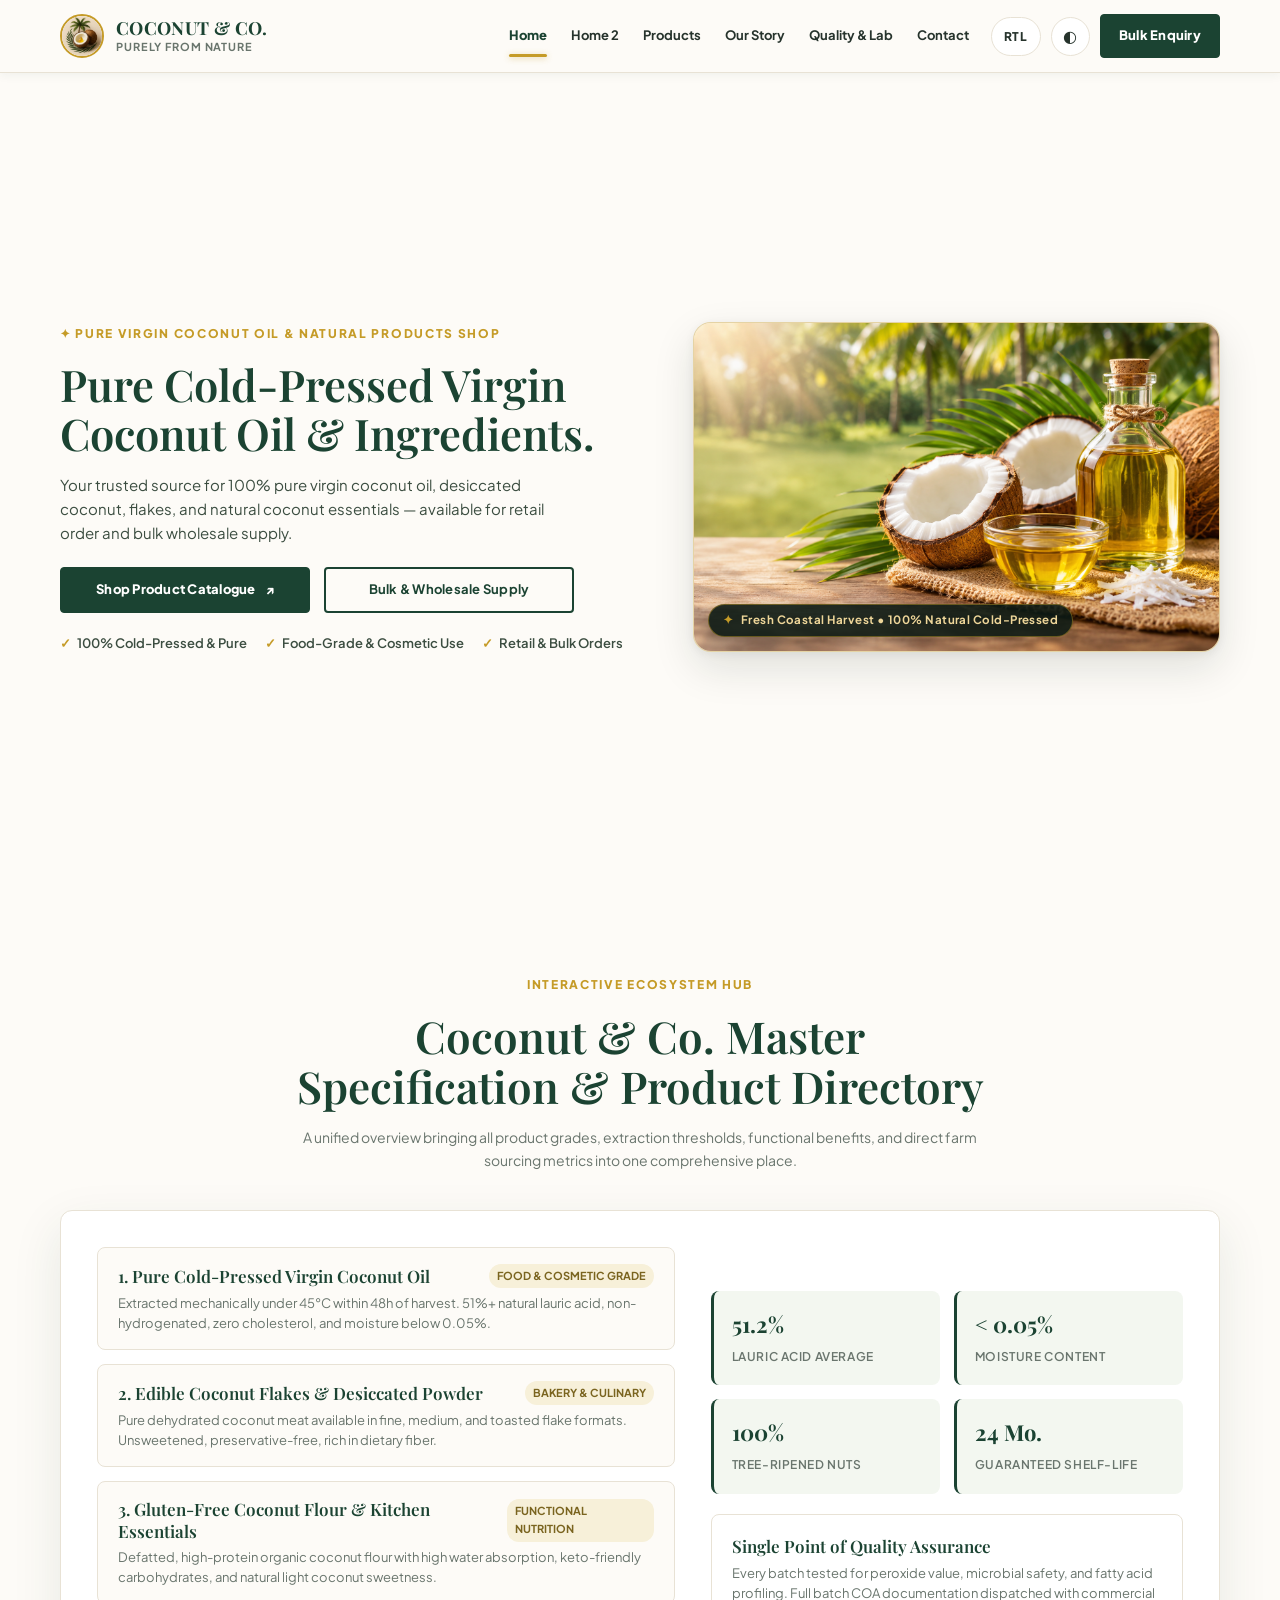
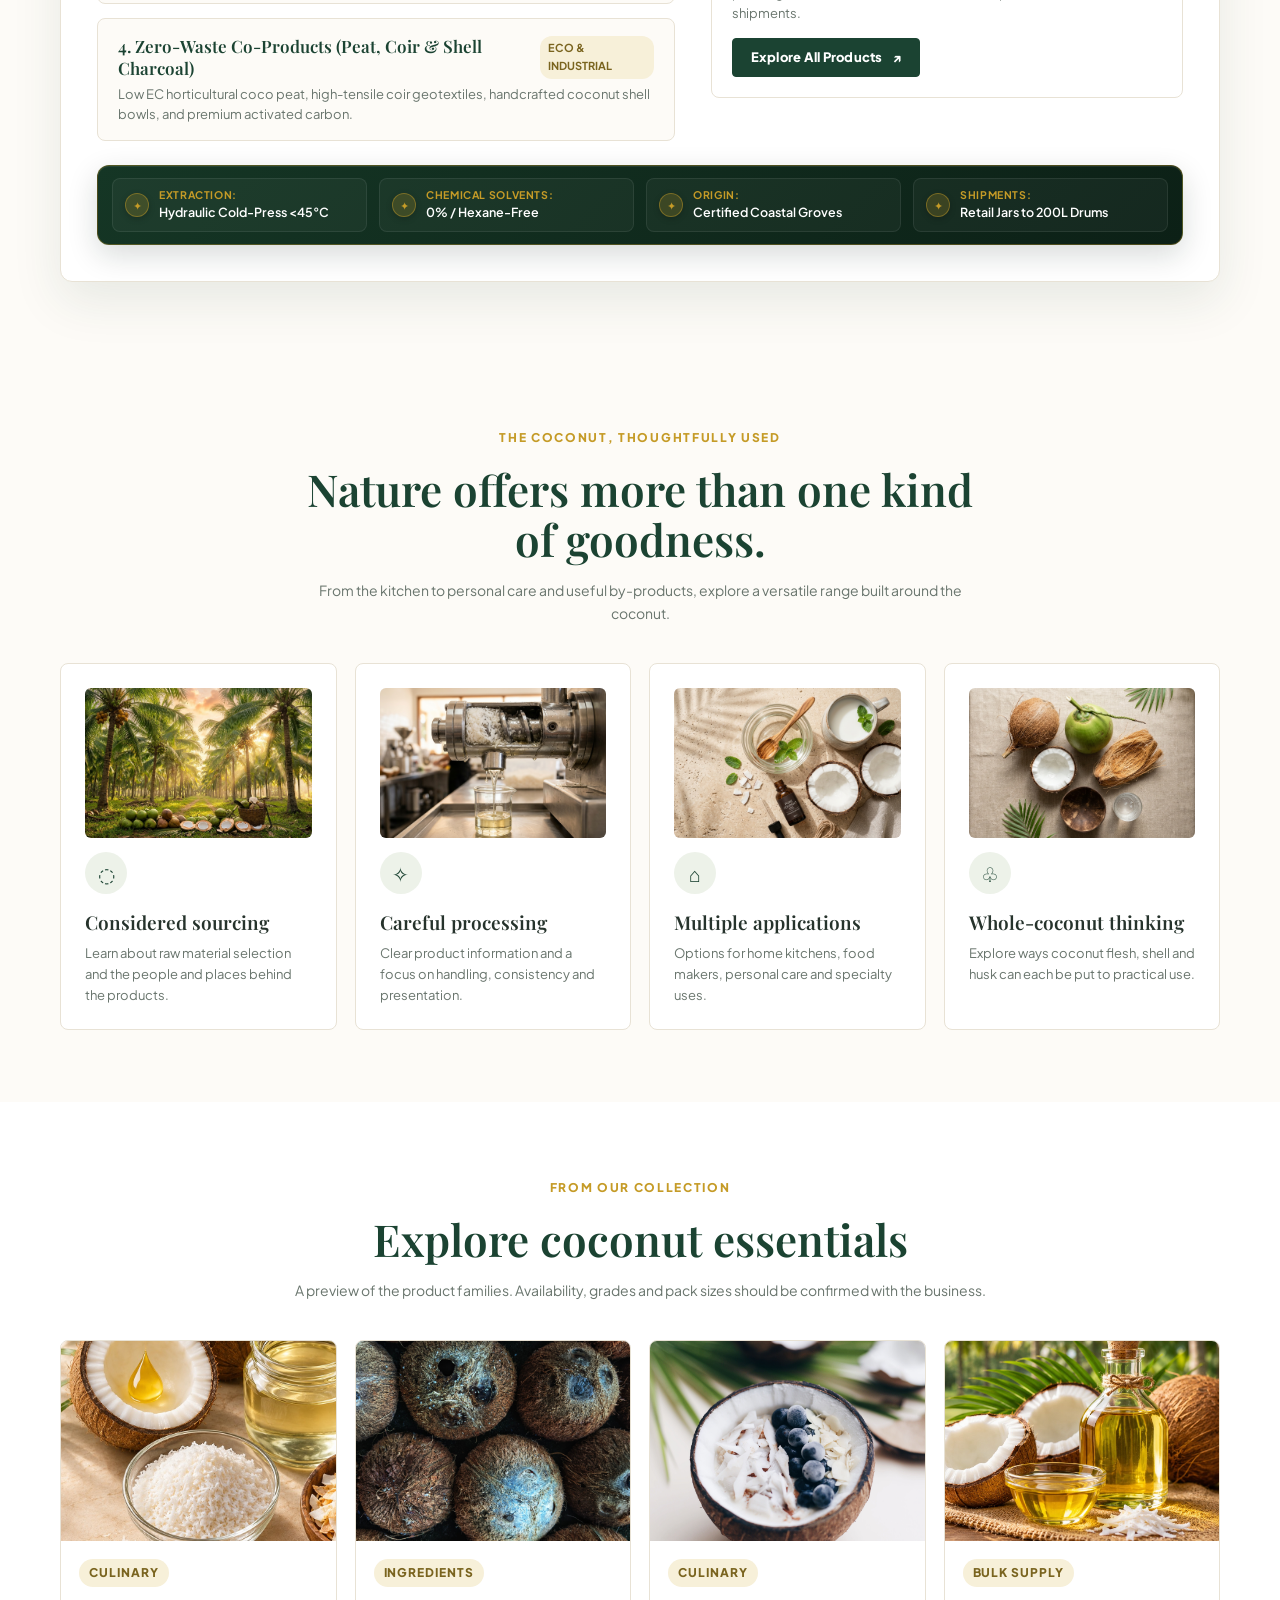
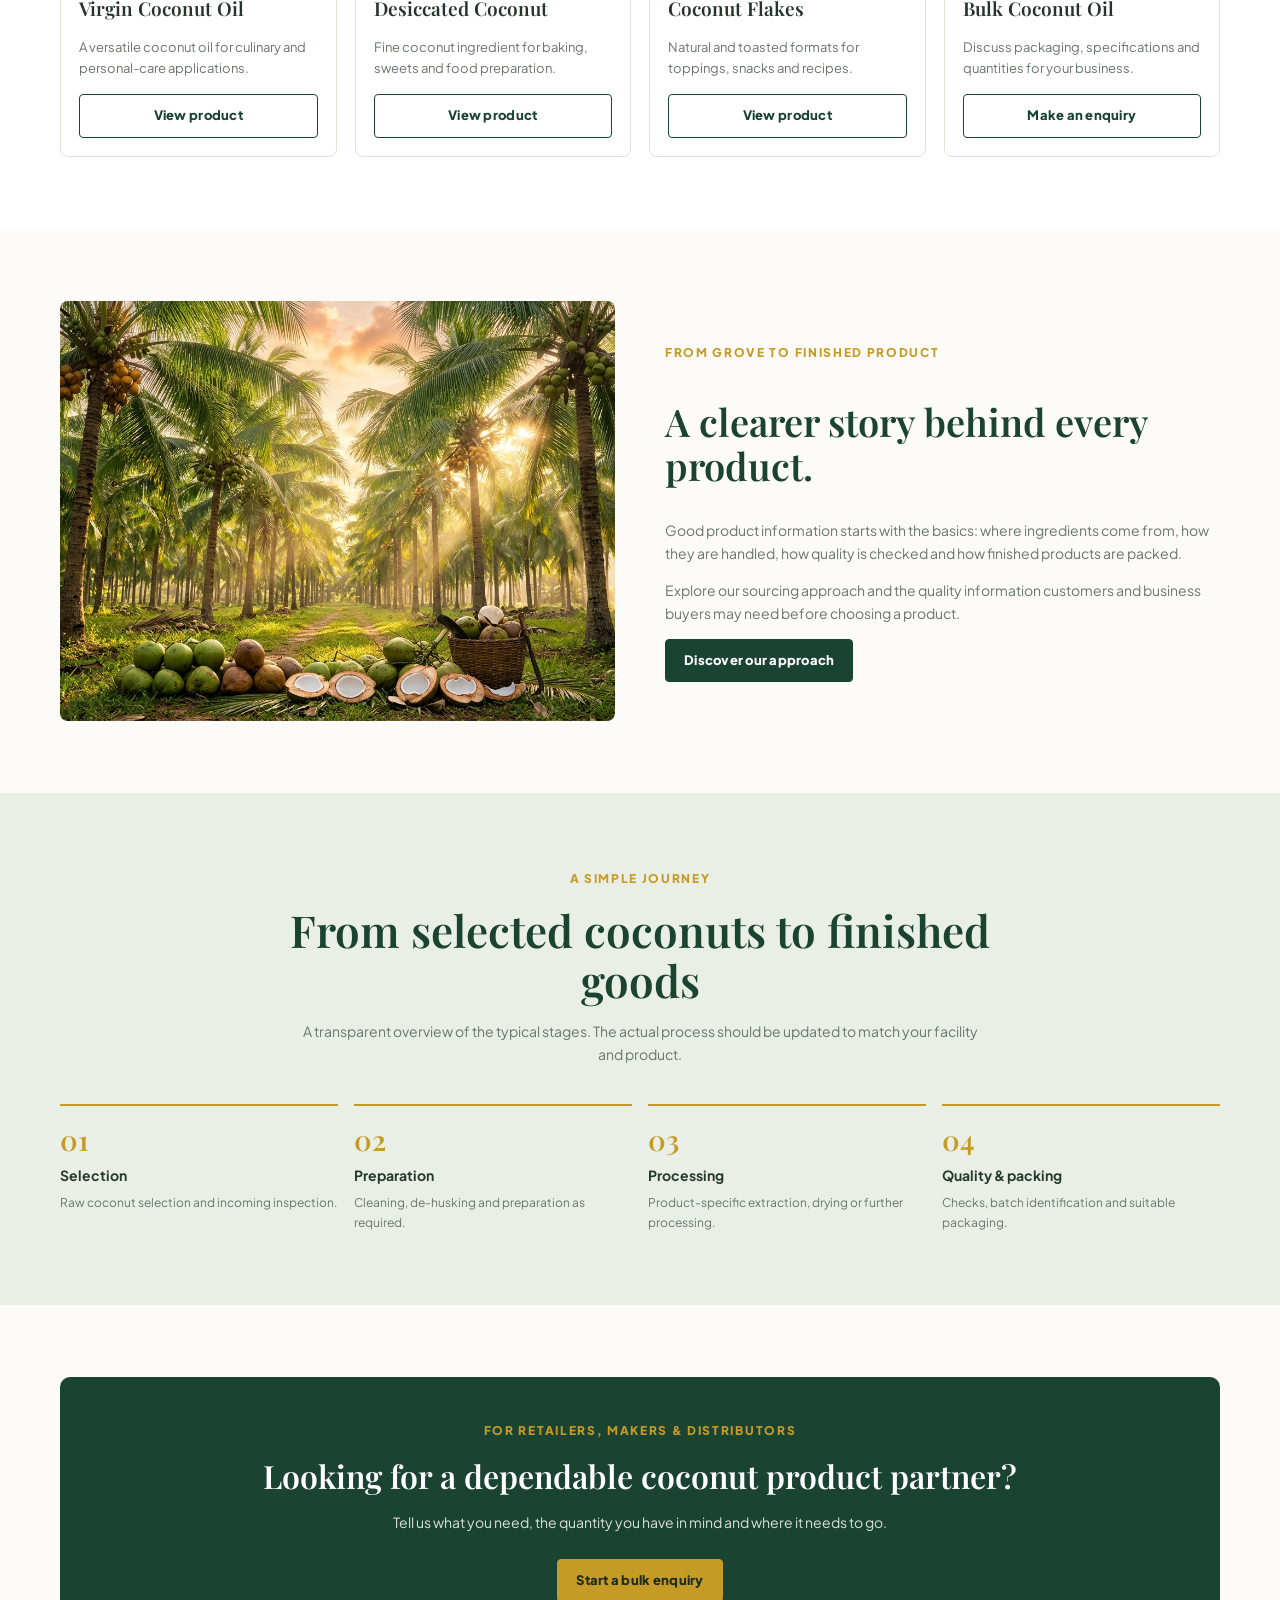
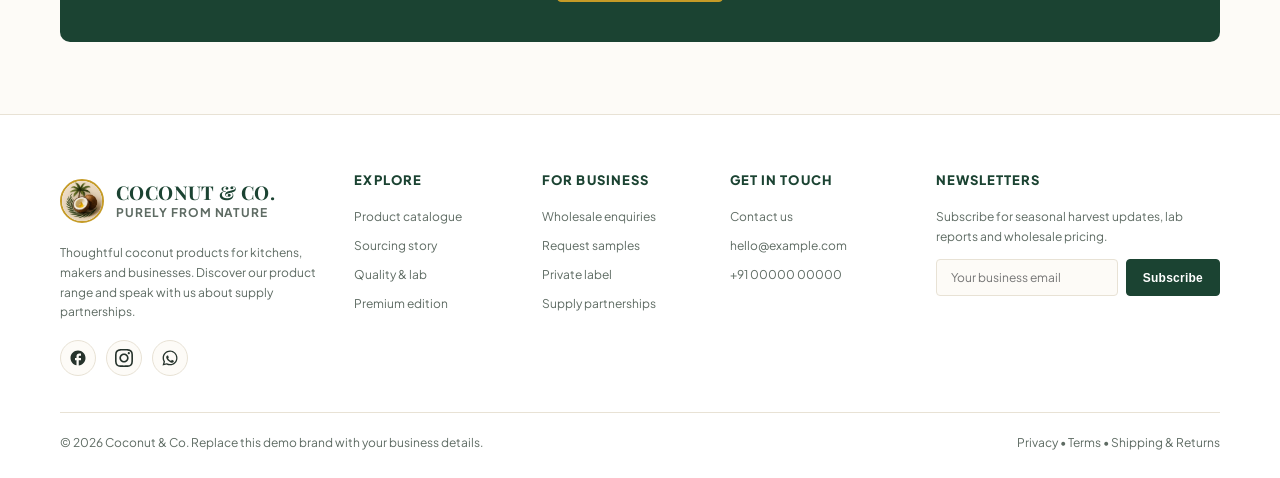
==== commit 7d71ce86: "Fixed sticky header on all pages; refine premium home hero responsiveness" ====
--- a/index.html
+++ b/index.html
@@ -12,7 +12,7 @@
   <title>Pure Virgin Coconut Oil &amp; Natural Products | Coconut &amp; Co.</title>
   <link rel="icon" type="image/png" href="assets/images/favicon.png">
   <link rel="shortcut icon" href="favicon.ico">
-  <link rel="stylesheet" href="css/style.css?v=6.0">
+  <link rel="stylesheet" href="css/style.css?v=7.0">
   <script>
     (function () {
       var d = localStorage.getItem('coconut-dir');
@@ -427,7 +427,7 @@
     </div>
   </footer>
 
-  <script src="js/main.js?v=6.0"></script>
+  <script src="js/main.js?v=7.0"></script>
   <!-- Move to Top Floating Button -->
   <button class="scroll-top" id="scrollTopBtn" aria-label="Move to top" title="Move to top">
     <svg width="20" height="20" viewBox="0 0 24 24" fill="none" stroke="currentColor" stroke-width="2.5"
--- a/css/style.css
+++ b/css/style.css
@@ -35,7 +35,7 @@
   font-size: 15px;
   line-height: 1.65;
   transition: background 0.25s ease, color 0.25s ease;
-  overflow-x: hidden;
+  overflow-x: clip;
   max-width: 100%;
   width: 100%;
 }
@@ -68,22 +68,25 @@
   margin: auto;
 }
 
-/* Header & Navigation - Static Top Placement (Does NOT scroll along with the page on ANY device) */
+/* Header & Navigation - Fixed at top (stays visible while scrolling), solid background */
 header {
-  position: relative !important;
-  top: auto !important;
-  bottom: auto !important;
-  z-index: 100;
-  background: var(--cream) !important;
+  position: sticky;
+  top: 0;
+  z-index: 1000;
+  background: var(--cream);
   border-bottom: 1px solid var(--line);
+  box-shadow: 0 2px 10px rgba(27, 67, 50, 0.06);
   transition: background 0.25s ease, border-color 0.25s ease;
-  backdrop-filter: none !important;
-  -webkit-backdrop-filter: none !important;
 }
 
 body.dark header {
-  background: #0D1A14 !important;
+  background: #0D1A14;
   border-bottom-color: #2c3b31;
+  box-shadow: 0 2px 12px rgba(0, 0, 0, 0.45);
+}
+
+section[id], div[id] {
+  scroll-margin-top: 84px;
 }
 
 .nav {
@@ -1267,15 +1270,12 @@
 
 @media (max-width: 768px) {
   header {
-    position: relative !important;
-    top: auto !important;
-    bottom: auto !important;
-    background: var(--cream) !important;
-    backdrop-filter: none !important;
-    -webkit-backdrop-filter: none !important;
+    position: sticky;
+    top: 0;
+    background: var(--cream);
   }
   body.dark header {
-    background: #0D1A14 !important;
+    background: #0D1A14;
   }
 
   .nav {
@@ -4365,3 +4365,75 @@
     max-width: 100% !important;
   }
 }
+
+
+/* ============================================================
+   HOME 2 PREMIUM HERO - Responsive refinement (distinct from index)
+   ============================================================ */
+.premium-hero-dark {
+  min-height: calc(100vh - 72px);
+  display: flex;
+  align-items: center;
+}
+
+.premium-hero-dark > .container {
+  width: min(1160px, calc(100% - 40px));
+}
+
+.premium-hero-grid > div:first-child {
+  min-width: 0;
+}
+
+.reserve-visual-frame {
+  height: auto;
+  aspect-ratio: 3 / 2;
+}
+
+.metric-pill small {
+  white-space: normal;
+}
+
+@media (max-width: 950px) {
+  .premium-hero-dark {
+    min-height: auto;
+    padding: 36px 0 44px;
+  }
+  .premium-hero-grid {
+    gap: 32px;
+  }
+  .premium-hero-lead {
+    max-width: 100%;
+  }
+  .reserve-card-showcase {
+    max-width: 560px;
+  }
+}
+
+@media (max-width: 700px) {
+  .reserve-key-metrics-strip {
+    grid-template-columns: repeat(2, 1fr);
+    gap: 12px 8px;
+  }
+}
+
+@media (max-width: 600px) {
+  .premium-hero-dark {
+    padding: 26px 0 34px;
+  }
+  .premium-hero-dark h1 {
+    font-size: clamp(26px, 7.4vw, 32px);
+  }
+  .premium-hero-ctas.btn-pair {
+    gap: 10px;
+  }
+  .reserve-card-showcase {
+    padding: 14px 14px 12px;
+  }
+  .reserve-visual-frame {
+    height: auto;
+    aspect-ratio: 3 / 2;
+  }
+  .reserve-showcase-header {
+    gap: 8px;
+  }
+}
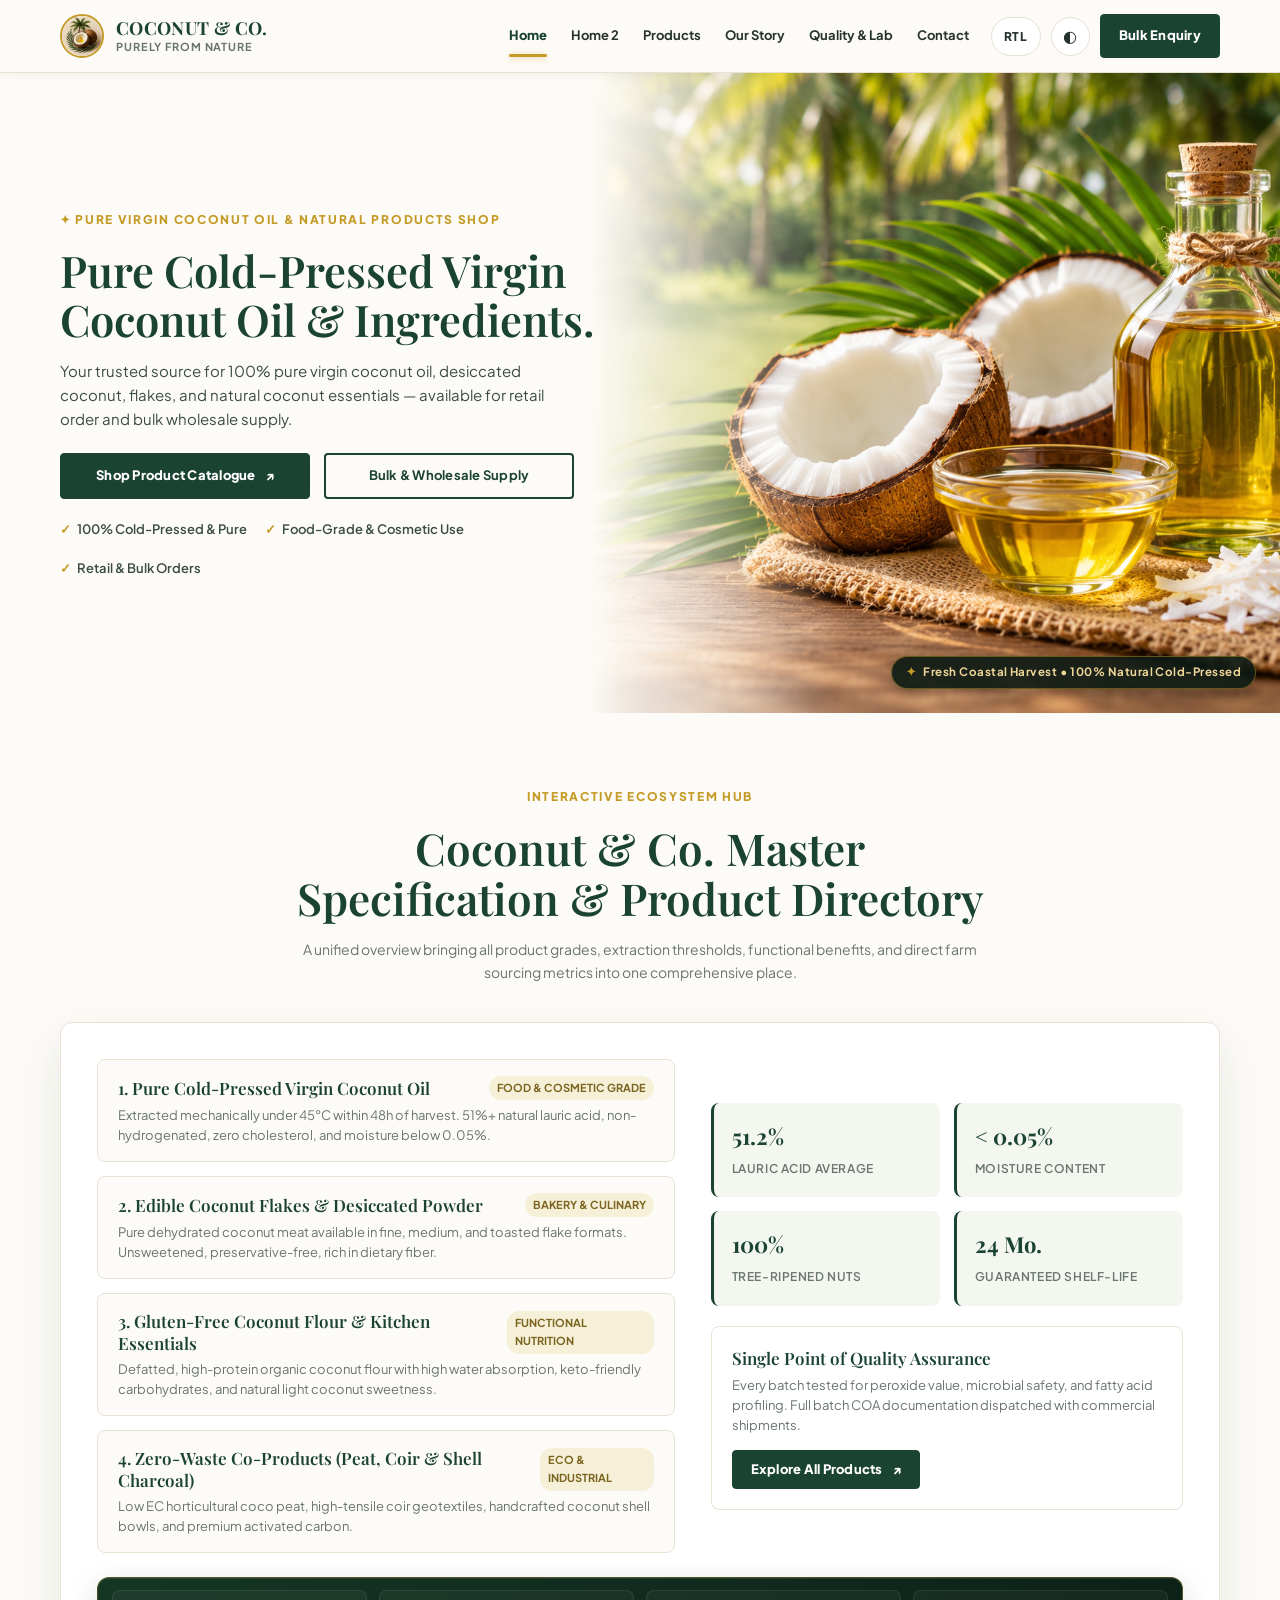
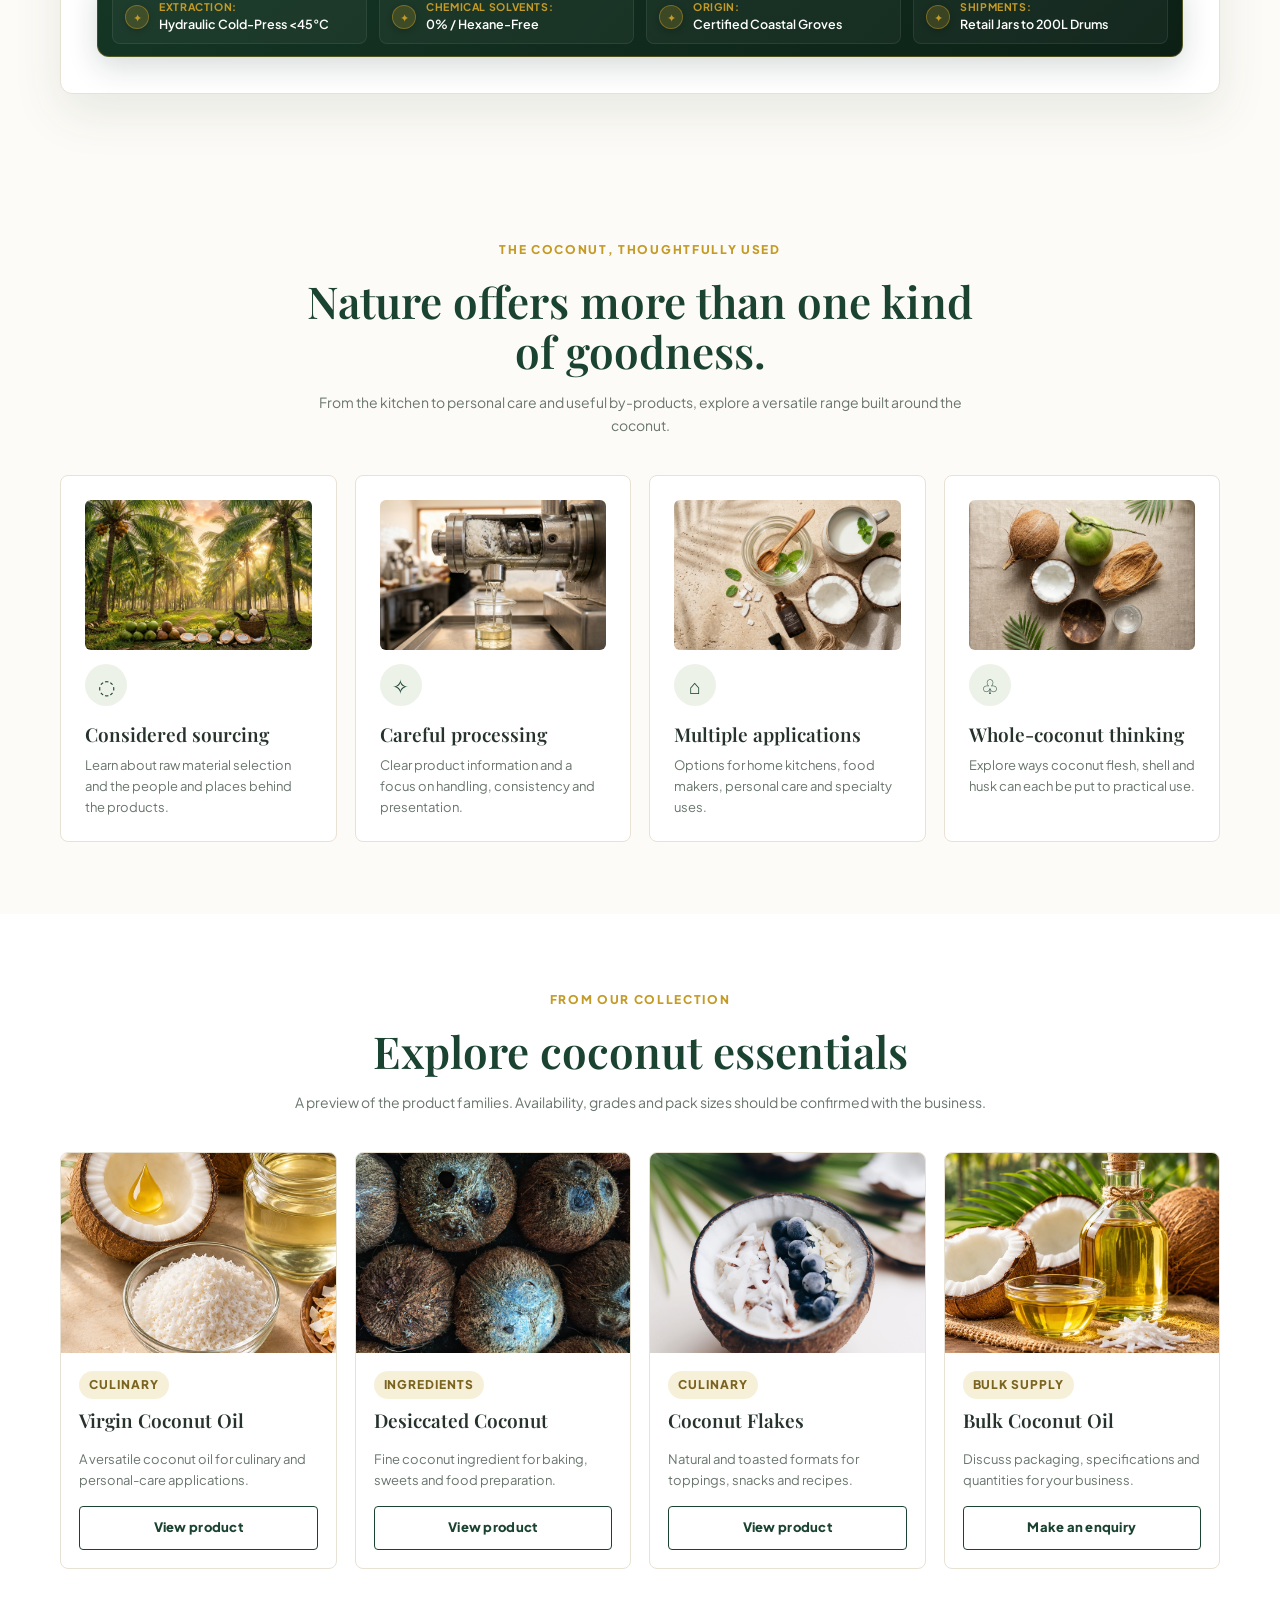
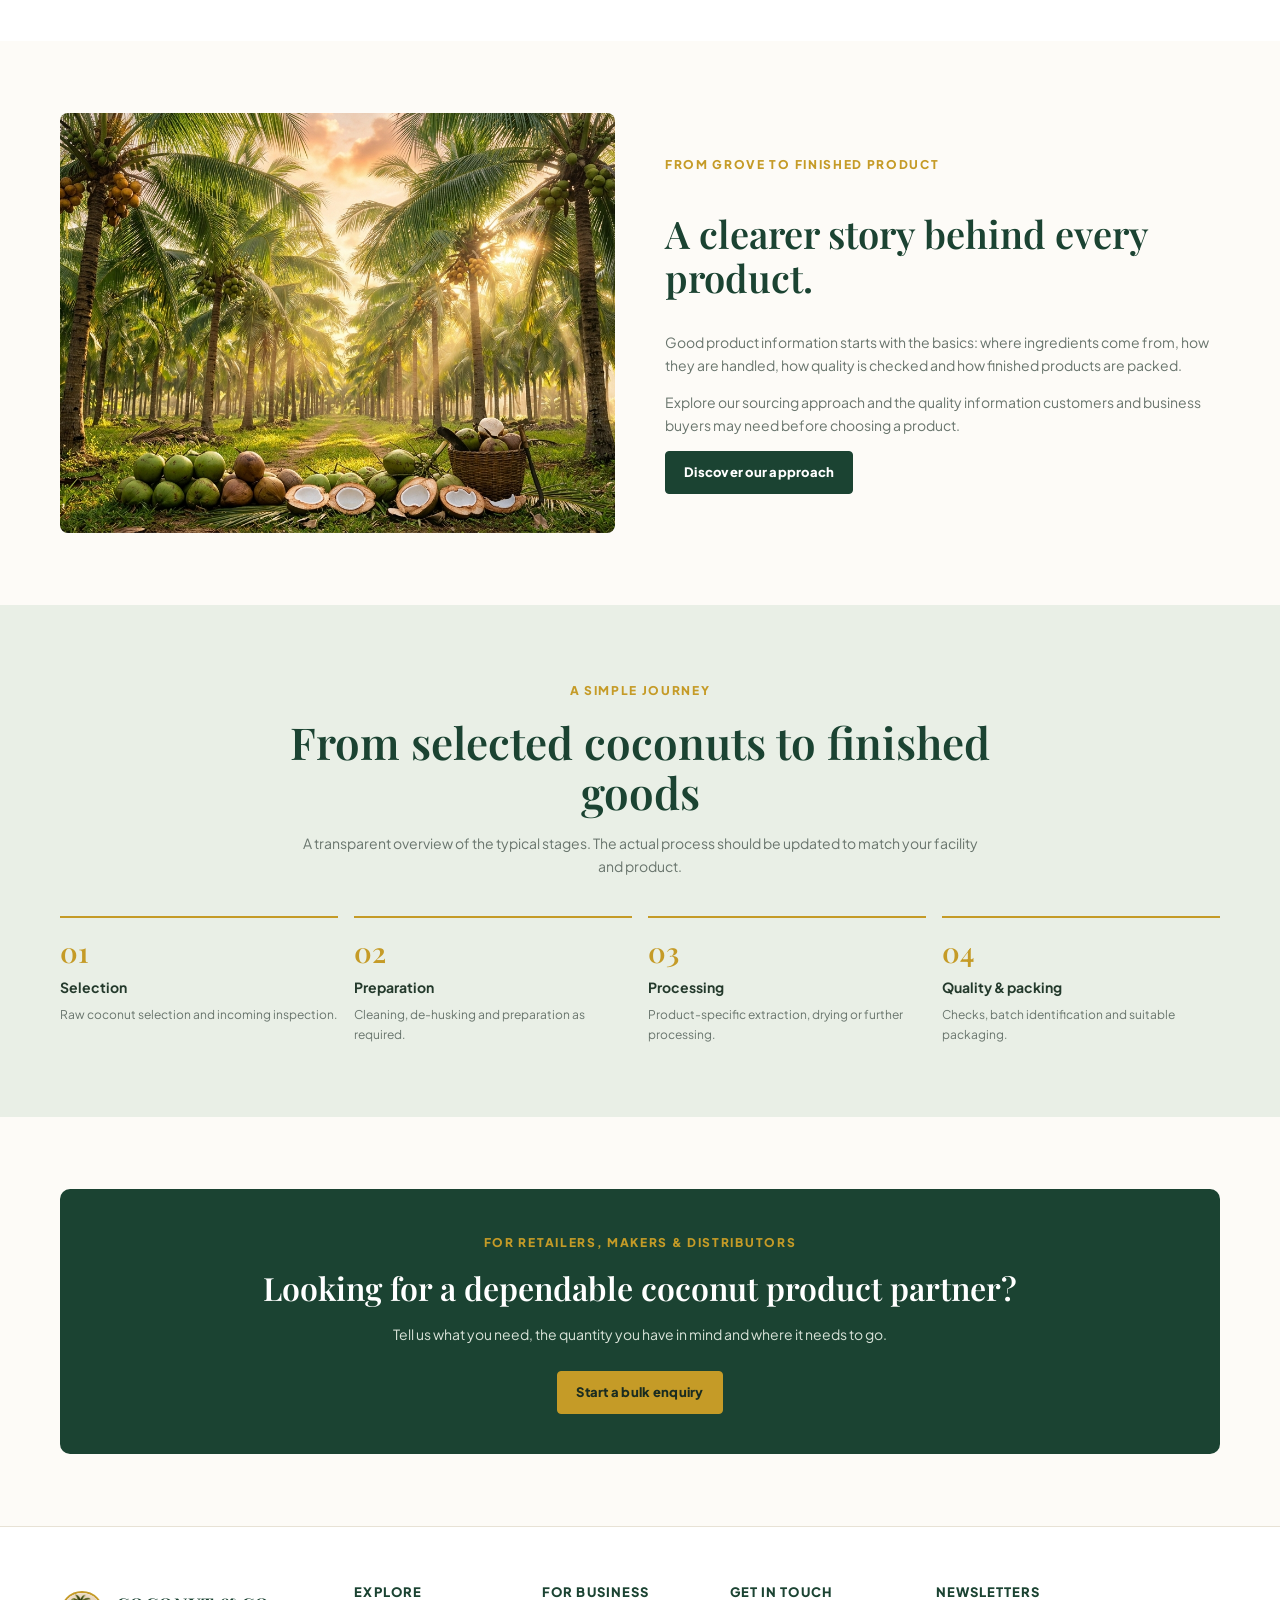
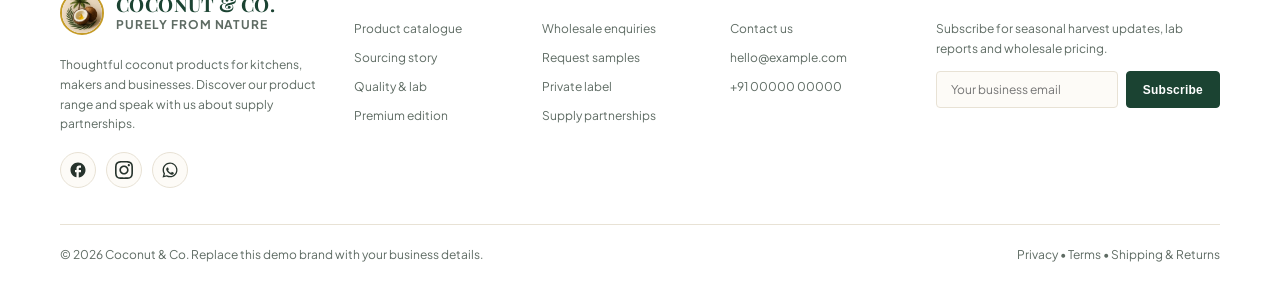
==== commit c48b55be: "Unified hero system: full-bleed home hero, stacked on mobile, premium hero redesign, equal hero heig" ====
--- a/index.html
+++ b/index.html
@@ -12,7 +12,7 @@
   <title>Pure Virgin Coconut Oil &amp; Natural Products | Coconut &amp; Co.</title>
   <link rel="icon" type="image/png" href="assets/images/favicon.png">
   <link rel="shortcut icon" href="favicon.ico">
-  <link rel="stylesheet" href="css/style.css?v=7.0">
+  <link rel="stylesheet" href="css/style.css?v=8.0">
   <script>
     (function () {
       var d = localStorage.getItem('coconut-dir');
@@ -427,7 +427,7 @@
     </div>
   </footer>
 
-  <script src="js/main.js?v=7.0"></script>
+  <script src="js/main.js?v=8.0"></script>
   <!-- Move to Top Floating Button -->
   <button class="scroll-top" id="scrollTopBtn" aria-label="Move to top" title="Move to top">
     <svg width="20" height="20" viewBox="0 0 24 24" fill="none" stroke="currentColor" stroke-width="2.5"
--- a/css/style.css
+++ b/css/style.css
@@ -4437,3 +4437,316 @@
     gap: 8px;
   }
 }
+
+
+/* ============================================================
+   UNIFIED HERO SYSTEM (single full-bleed hero on desktop,
+   two stacked sections on tablet/mobile) - same height everywhere
+   ============================================================ */
+:root {
+  --hero-h: clamp(480px, calc(100dvh - 72px), 640px);
+}
+
+/* ---------- Home (index) hero ---------- */
+.hero {
+  position: relative;
+  display: flex;
+  align-items: center;
+  min-height: var(--hero-h);
+  padding: 0;
+  overflow: hidden;
+  background: var(--cream);
+}
+
+.hero-split {
+  display: block;
+  width: 100%;
+}
+
+.hero .hero-content {
+  position: relative;
+  z-index: 2;
+  max-width: 48%;
+  padding: 56px 0;
+}
+
+.hero .hero-visual-pane {
+  position: absolute;
+  top: 0;
+  right: 0;
+  bottom: 0;
+  width: 54%;
+  display: block;
+}
+
+.hero .hero-image-wrap {
+  position: absolute;
+  inset: 0;
+  width: 100%;
+  border: 0;
+  border-radius: 0;
+  box-shadow: none;
+  background: none;
+}
+
+.hero .hero-image-wrap::after {
+  content: '';
+  position: absolute;
+  inset: 0;
+  pointer-events: none;
+  background: linear-gradient(90deg, #FDFBF7 0%, rgba(253, 251, 247, 0) 36%);
+}
+
+body.dark .hero .hero-image-wrap::after {
+  background: linear-gradient(90deg, #0D1A14 0%, rgba(13, 26, 20, 0) 36%);
+}
+
+.hero .hero-img {
+  width: 100%;
+  height: 100%;
+  max-height: none;
+  aspect-ratio: auto;
+  object-fit: cover;
+  object-position: 62% center;
+}
+
+.hero .hero-image-badge {
+  z-index: 3;
+  left: auto;
+  right: 24px;
+  bottom: 24px;
+}
+
+[dir="rtl"] .hero .hero-visual-pane { right: auto; left: 0; }
+[dir="rtl"] .hero .hero-image-wrap::after { transform: scaleX(-1); }
+[dir="rtl"] .hero .hero-image-badge { right: auto; left: 24px; }
+
+/* ---------- Premium (home 2) hero ---------- */
+.premium-hero-dark {
+  display: flex;
+  align-items: center;
+  min-height: var(--hero-h);
+  padding: 56px 0;
+  background:
+    linear-gradient(90deg, rgba(5, 13, 9, 0.95) 0%, rgba(5, 13, 9, 0.84) 48%, rgba(5, 13, 9, 0.42) 100%),
+    url('../assets/images/home2hero.jpg') center / cover no-repeat;
+}
+
+.premium-hero-grid {
+  display: block;
+}
+
+.premium-hero-grid > div:first-child {
+  max-width: 640px;
+}
+
+.premium-hero-photo {
+  display: none;
+}
+
+.premium-dossier-band {
+  background: #07150e;
+  padding: 52px 0 56px;
+  border-bottom: 1px solid rgba(197, 155, 39, 0.25);
+}
+
+.premium-dossier-band .reserve-card-showcase {
+  max-width: 980px;
+  margin: 0 auto;
+  display: grid;
+  grid-template-columns: 1.1fr 0.9fr;
+  column-gap: 26px;
+  align-items: start;
+}
+
+.premium-dossier-band .reserve-showcase-header { grid-column: 1 / -1; }
+.premium-dossier-band .reserve-visual-frame { grid-column: 1; grid-row: 2 / span 2; margin-bottom: 0; height: 100%; min-height: 220px; aspect-ratio: auto; }
+.premium-dossier-band .reserve-quick-specs-grid { grid-column: 2; grid-row: 2; }
+.premium-dossier-band .reserve-assurance-footer { grid-column: 2; grid-row: 3; align-self: end; }
+
+/* ---------- Inner page hero: same height as home heroes ---------- */
+.page-hero {
+  display: flex;
+  align-items: center;
+  justify-content: center;
+  min-height: var(--hero-h);
+  padding: 56px 0;
+  position: relative;
+  overflow: hidden;
+}
+
+.page-hero::before {
+  content: '';
+  position: absolute;
+  inset: 0;
+  pointer-events: none;
+  background: radial-gradient(circle at 85% 20%, rgba(197, 155, 39, 0.14) 0%, transparent 46%),
+              radial-gradient(circle at 12% 85%, rgba(27, 67, 50, 0.10) 0%, transparent 42%);
+}
+
+.page-hero .container {
+  position: relative;
+  width: min(900px, calc(100% - 40px));
+}
+
+.page-hero h1 {
+  font-size: clamp(32px, 4.4vw, 52px);
+}
+
+.page-hero p {
+  font-size: clamp(14.5px, 1.3vw, 16.5px);
+  line-height: 1.7;
+}
+
+/* ---------- Stacked (tablet & mobile): text section, then image section ---------- */
+@media (max-width: 1000px) {
+  .hero {
+    display: block;
+    min-height: 0;
+  }
+
+  .hero-split {
+    display: flex;
+    flex-direction: column;
+  }
+
+  .hero .hero-content {
+    max-width: 100%;
+    padding: 36px 0 26px;
+  }
+
+  .hero .hero-visual-pane {
+    position: relative;
+    width: 100%;
+    inset: auto;
+    padding-bottom: 36px;
+  }
+
+  .hero .hero-image-wrap {
+    position: relative;
+    inset: auto;
+    border-radius: 16px;
+    border: 1px solid rgba(197, 155, 39, 0.32);
+    box-shadow: 0 14px 36px rgba(13, 33, 23, 0.14);
+    overflow: hidden;
+  }
+
+  .hero .hero-image-wrap::after { display: none; }
+
+  .hero .hero-img {
+    aspect-ratio: 16 / 9;
+    height: auto;
+    max-height: 420px;
+    object-position: center;
+  }
+
+  .hero .hero-image-badge,
+  [dir="rtl"] .hero .hero-image-badge {
+    left: 14px;
+    right: auto;
+    bottom: 14px;
+  }
+
+  .hero .hero-ctas {
+    flex-direction: row;
+    flex-wrap: nowrap;
+    gap: 12px;
+  }
+
+  .hero .hero-ctas .btn {
+    flex: 1 1 0 !important;
+    width: auto !important;
+    min-width: 0 !important;
+    max-width: none !important;
+    height: 48px;
+    padding: 0 14px;
+  }
+
+  /* Premium hero stacks: solid dark text section, then photo section */
+  .premium-hero-dark {
+    display: block;
+    min-height: 0;
+    padding: 36px 0 0;
+    background: radial-gradient(circle at 75% 20%, #1d432e 0%, #0c2016 60%, #050d09 100%);
+  }
+
+  .premium-hero-grid > div:first-child {
+    max-width: 100%;
+  }
+
+  .premium-hero-photo {
+    display: block;
+    margin-top: 28px;
+    margin-left: -20px;
+    margin-right: -20px;
+    height: clamp(210px, 46vw, 340px);
+    overflow: hidden;
+    border-top: 1px solid rgba(197, 155, 39, 0.3);
+  }
+
+  .premium-hero-photo img {
+    width: 100%;
+    height: 100%;
+    object-fit: cover;
+    object-position: center;
+    display: block;
+  }
+
+  .premium-hero-ctas.btn-pair {
+    flex-direction: row;
+    flex-wrap: nowrap;
+  }
+
+  .premium-hero-ctas.btn-pair .btn {
+    flex: 1 1 0 !important;
+    max-width: none !important;
+    width: auto !important;
+  }
+
+  .premium-dossier-band .reserve-card-showcase {
+    display: block;
+    max-width: 560px;
+  }
+
+  .premium-dossier-band .reserve-visual-frame {
+    height: auto;
+    aspect-ratio: 3 / 2;
+    min-height: 0;
+    margin-bottom: 12px;
+  }
+
+  /* Inner page heroes: compact on small screens */
+  .page-hero {
+    min-height: 280px;
+    padding: 44px 0;
+  }
+}
+
+@media (max-width: 480px) {
+  .hero .hero-ctas,
+  .premium-hero-ctas.btn-pair {
+    flex-direction: column;
+    gap: 10px;
+  }
+
+  .hero .hero-ctas .btn,
+  .premium-hero-ctas.btn-pair .btn {
+    flex: 0 0 auto !important;
+    width: 100% !important;
+    height: 46px;
+  }
+
+  .hero .hero-img {
+    aspect-ratio: 4 / 3;
+  }
+
+  .premium-hero-photo {
+    margin-left: -11px;
+    margin-right: -11px;
+  }
+
+  .page-hero {
+    min-height: 240px;
+    padding: 36px 0;
+  }
+}
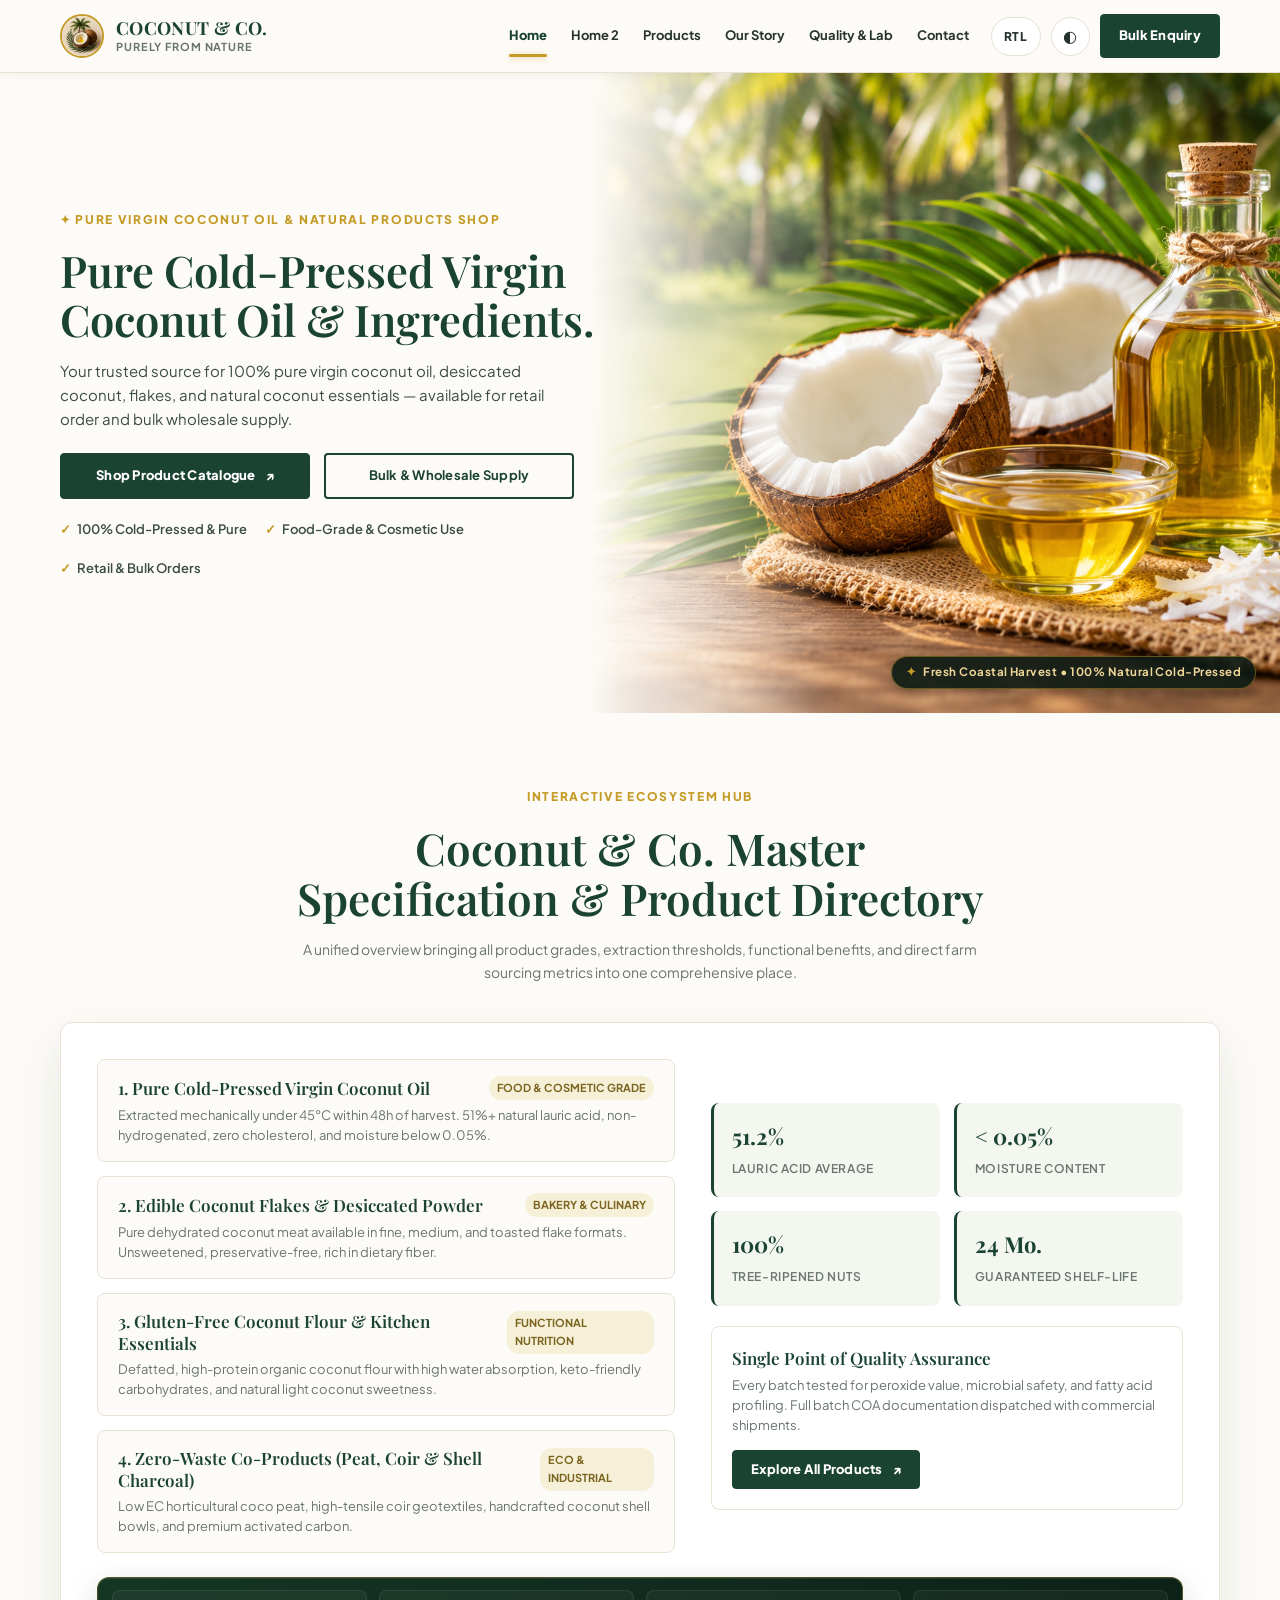
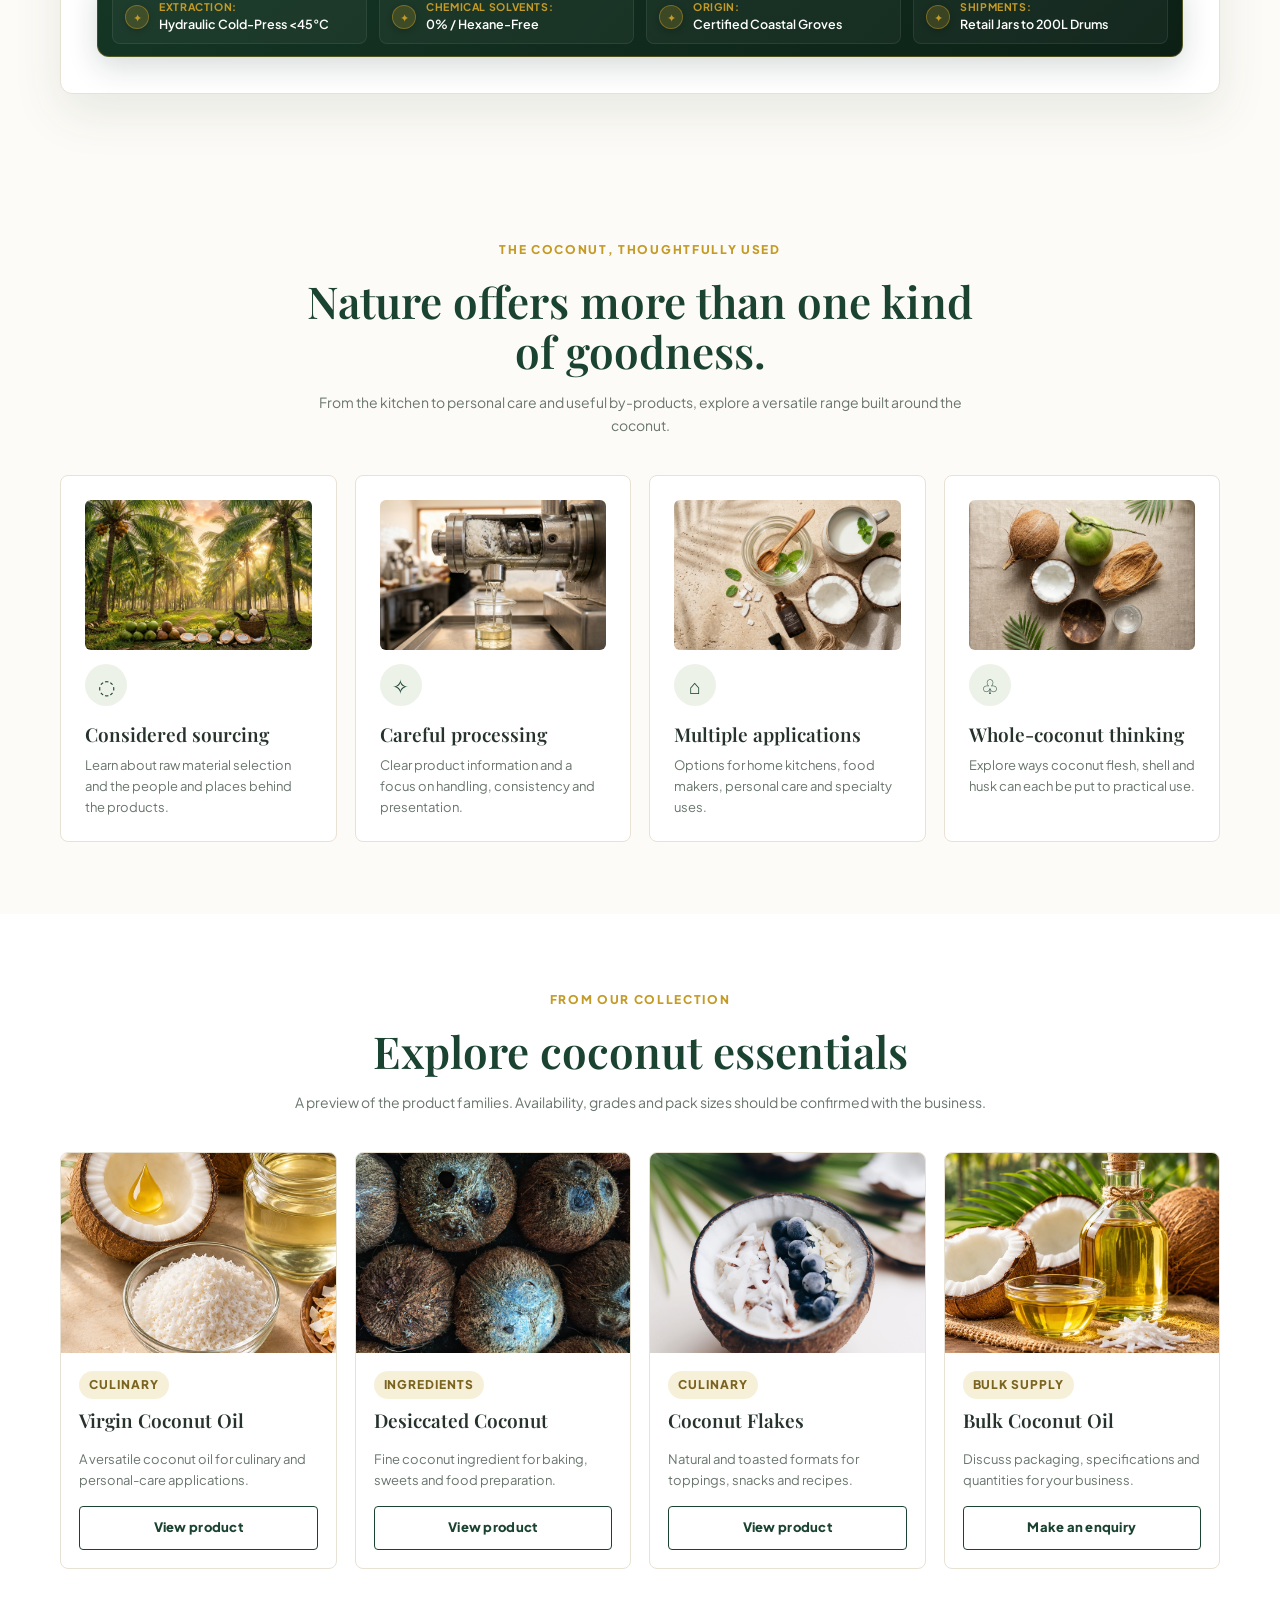
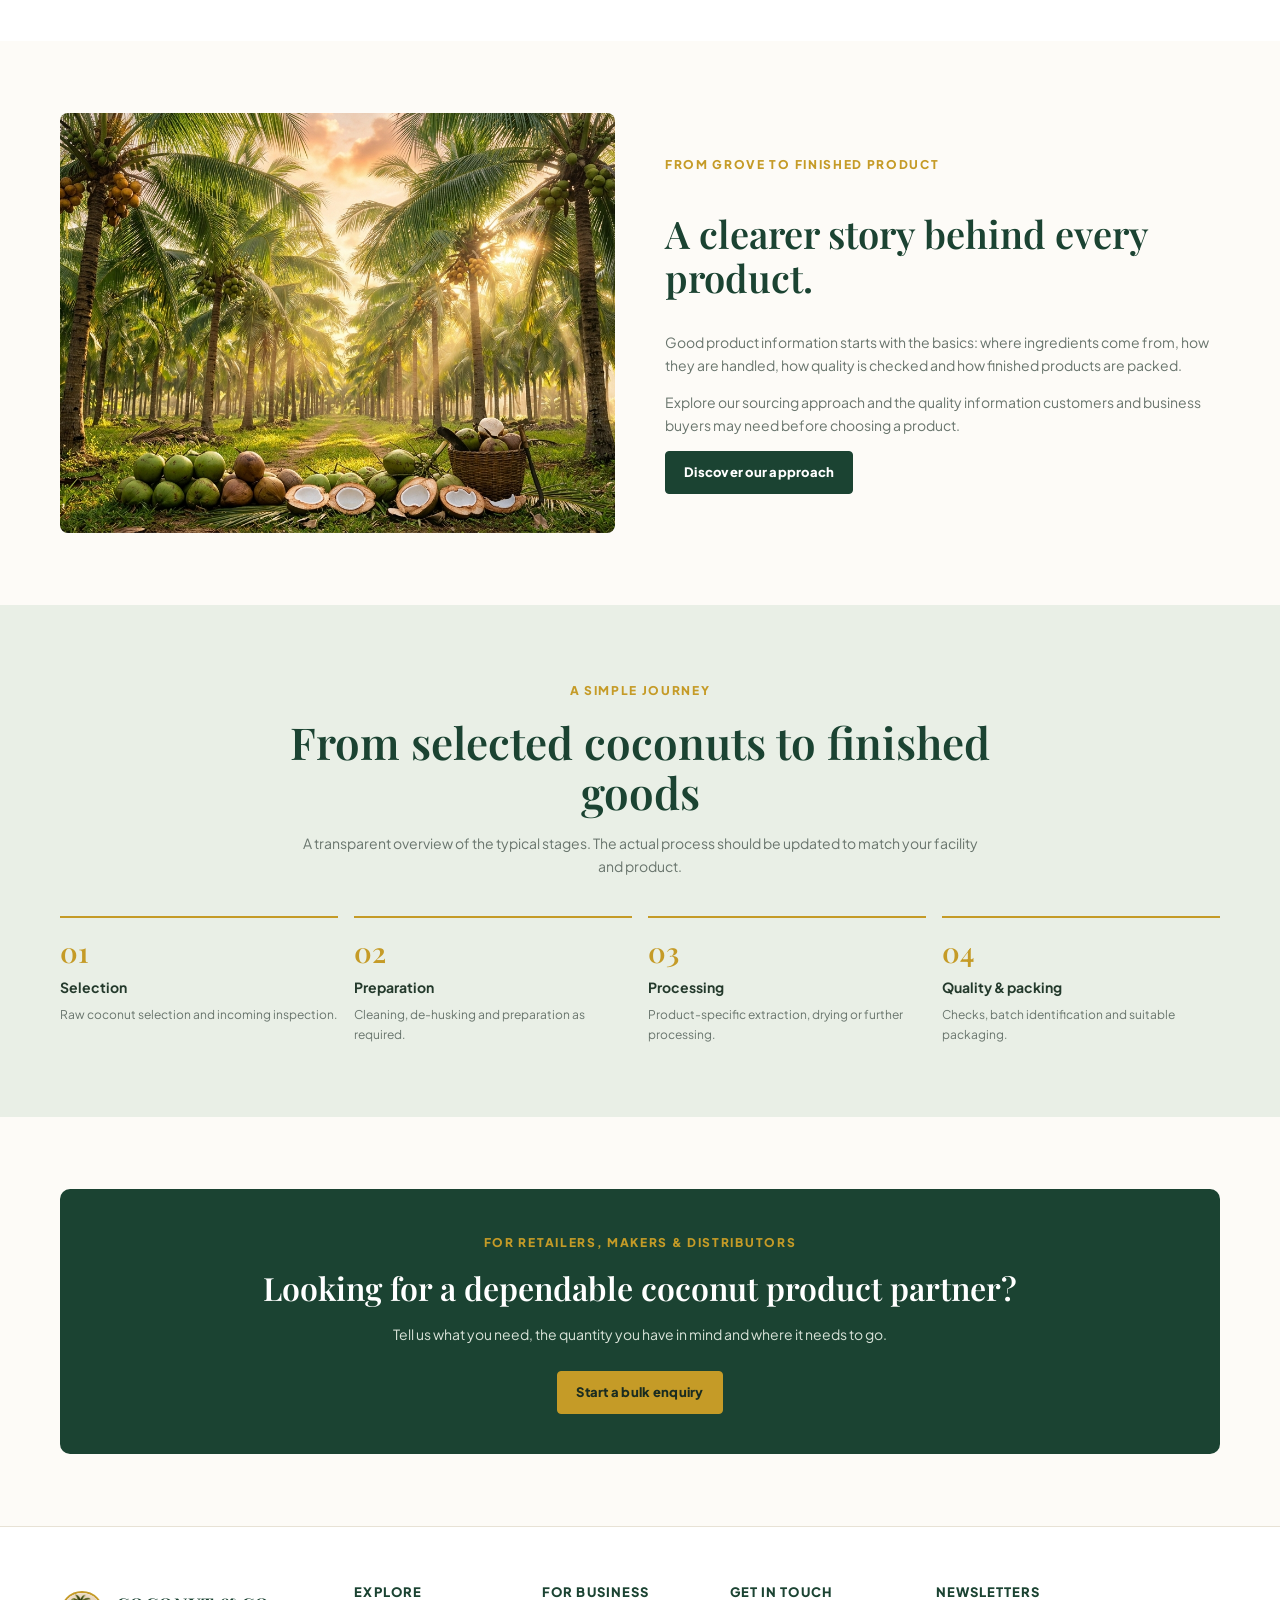
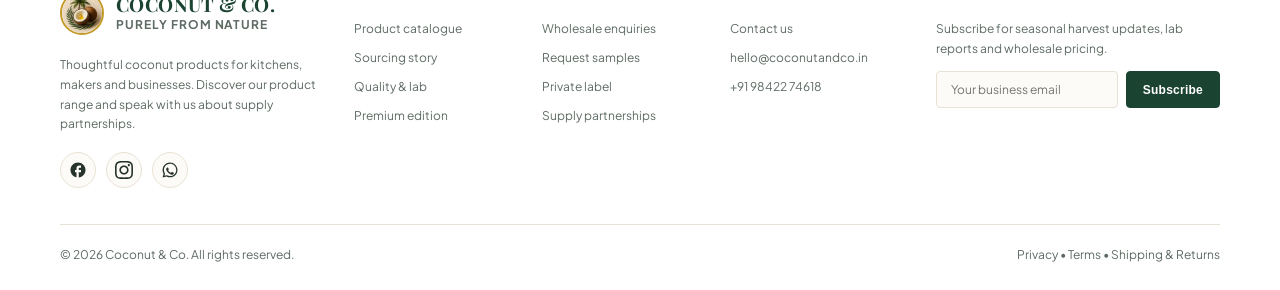
==== commit a0b995e7: "phonenumberemail" ====
--- a/index.html
+++ b/index.html
@@ -12,7 +12,7 @@
   <title>Pure Virgin Coconut Oil &amp; Natural Products | Coconut &amp; Co.</title>
   <link rel="icon" type="image/png" href="assets/images/favicon.png">
   <link rel="shortcut icon" href="favicon.ico">
-  <link rel="stylesheet" href="css/style.css?v=8.0">
+  <link rel="stylesheet" href="css/style.css?v=13.0">
   <script>
     (function () {
       var d = localStorage.getItem('coconut-dir');
@@ -381,7 +381,7 @@
                   d="M12 2.163c3.204 0 3.584.012 4.85.07 3.252.148 4.771 1.691 4.919 4.919.058 1.265.069 1.645.069 4.849 0 3.205-.012 3.584-.069 4.849-.149 3.225-1.664 4.771-4.919 4.919-1.266.058-1.644.07-4.85.07-3.204 0-3.584-.012-4.849-.07-3.26-.149-4.771-1.699-4.919-4.92-.058-1.265-.07-1.644-.07-4.849 0-3.204.013-3.583.07-4.849.149-3.227 1.664-4.771 4.919-4.919 1.266-.057 1.645-.069 4.849-.069zm0-2.163c-3.259 0-3.667.014-4.947.072-4.358.2-6.78 2.618-6.98 6.98-.059 1.281-.073 1.689-.073 4.948 0 3.259.014 3.668.072 4.948.2 4.358 2.618 6.78 6.98 6.98 1.281.058 1.689.072 4.948.072 3.259 0 3.668-.014 4.948-.072 4.354-.2 6.782-2.618 6.979-6.98.059-1.28.073-1.689.073-4.948 0-3.259-.014-3.667-.072-4.947-.196-4.354-2.617-6.78-6.979-6.98-1.281-.059-1.69-.073-4.949-.073zm0 5.838c-3.403 0-6.162 2.759-6.162 6.162s2.759 6.163 6.162 6.163 6.162-2.759 6.162-6.163c0-3.403-2.759-6.162-6.162-6.162zm0 10.162c-2.209 0-4-1.79-4-4 0-2.209 1.791-4 4-4s4 1.791 4 4c0 2.21-1.791 4-4 4zm6.406-11.845c-.796 0-1.441.645-1.441 1.44s.645 1.44 1.441 1.44c.795 0 1.439-.645 1.439-1.44s-.644-1.44-1.439-1.44z" />
               </svg>
             </a>
-            <a href="https://wa.me/910000000000" target="_blank" rel="noopener" class="social-btn"
+            <a href="https://wa.me/919842274618" target="_blank" rel="noopener" class="social-btn"
               aria-label="WhatsApp">
               <svg width="18" height="18" viewBox="0 0 24 24" fill="currentColor">
                 <path
@@ -407,8 +407,8 @@
         <div class="footer-col">
           <h4>Get in touch</h4>
           <a href="contact.html">Contact us</a>
-          <a href="mailto:hello@example.com">hello@example.com</a>
-          <a href="tel:+910000000000">+91 00000 00000</a>
+          <a href="mailto:hello@coconutandco.in">hello@coconutandco.in</a>
+          <a href="tel:+919842274618">+91 98422 74618</a>
         </div>
         <div class="footer-col footer-newsletter-col">
           <h4>Newsletters</h4>
@@ -421,20 +421,20 @@
         </div>
       </div>
       <div class="footer-bottom">
-        <span>© 2026 Coconut &amp; Co. Replace this demo brand with your business details.</span>
+        <span>© 2026 Coconut &amp; Co. All rights reserved.</span>
         <span>Privacy • Terms • Shipping &amp; Returns</span>
       </div>
     </div>
   </footer>
 
-  <script src="js/main.js?v=8.0"></script>
   <!-- Move to Top Floating Button -->
-  <button class="scroll-top" id="scrollTopBtn" aria-label="Move to top" title="Move to top">
+  <button type="button" class="scroll-top" id="scrollTopBtn" aria-label="Back to top" title="Back to top">
     <svg width="20" height="20" viewBox="0 0 24 24" fill="none" stroke="currentColor" stroke-width="2.5"
       stroke-linecap="round" stroke-linejoin="round">
       <polyline points="18 15 12 9 6 15"></polyline>
     </svg>
   </button>
+  <script src="js/main.js?v=13.0"></script>
 
 </body>
 
--- a/css/style.css
+++ b/css/style.css
@@ -1268,16 +1268,8 @@
   }
 }
 
-@media (max-width: 768px) {
-  header {
-    position: sticky;
-    top: 0;
-    background: var(--cream);
-  }
-  body.dark header {
-    background: #0D1A14;
-  }
-
+/* Hamburger navigation: 300px - 1100px */
+@media (max-width: 1100px) {
   .nav {
     height: 68px;
     display: flex;
@@ -1576,6 +1568,18 @@
     box-shadow: 0 0 0 3px var(--gold), 0 6px 18px rgba(197, 155, 39, 0.55);
     outline: 2px solid var(--gold);
   }
+}
+
+@media (max-width: 768px) {
+  header {
+    position: sticky;
+    top: 0;
+    background: var(--cream);
+  }
+  body.dark header {
+    background: #0D1A14;
+  }
+
 
     .hero {
     min-height: auto;
@@ -1618,8 +1622,10 @@
 
   .hero-ctas .btn,
   .btn-pair .btn {
+    flex: 0 0 auto !important;
     width: 100% !important;
     max-width: 100% !important;
+    height: 46px;
   }
 
   .hero-content {
@@ -3044,12 +3050,12 @@
   align-items: center;
   justify-content: center;
   cursor: pointer;
-  z-index: 990;
+  z-index: 1050;
   opacity: 0;
   visibility: hidden;
   pointer-events: none;
   transform: translateY(16px);
-  transition: opacity 0.3s ease, transform 0.3s ease, background 0.2s ease, border-color 0.2s ease, box-shadow 0.2s ease;
+  transition: opacity 0.3s ease, visibility 0.3s ease, transform 0.3s ease, background 0.2s ease, border-color 0.2s ease, box-shadow 0.2s ease;
 }
 
 .scroll-top:hover {
@@ -4125,27 +4131,77 @@
   margin: 0 auto 28px auto;
 }
 
-.concierge-buttons-group {
-  display: flex;
-  gap: 14px;
+.concierge-buttons-group,
+.concierge-buttons-group.btn-pair {
+  display: flex;
+  flex-direction: row !important;
+  align-items: center !important;
+  justify-content: center !important;
+  gap: 16px;
+  flex-wrap: nowrap;
+  width: 100%;
+  max-width: 536px;
+  margin: 0 auto;
+}
+
+.concierge-buttons-group .btn,
+.concierge-buttons-group.btn-pair .btn {
+  flex: 1 1 0 !important;
+  width: calc(50% - 8px) !important;
+  max-width: 260px !important;
+  min-width: 215px !important;
+  height: 48px !important;
+  min-height: 48px !important;
+  max-height: 48px !important;
+  padding: 0 20px;
+  display: inline-flex;
+  align-items: center;
   justify-content: center;
-  flex-wrap: wrap;
-}
-
-.concierge-buttons-group .btn {
-  flex: 1 1 200px;
-  min-width: 200px;
-  height: 48px;
-  justify-content: center;
-}
-
-@media (max-width: 600px) {
-  .concierge-buttons-group {
-    flex-direction: column;
-    align-items: stretch;
-  }
-  .concierge-buttons-group .btn {
+  gap: 8px;
+  font-size: 13.5px;
+  font-weight: 800;
+  line-height: 1;
+  text-align: center;
+  white-space: nowrap;
+  box-sizing: border-box;
+}
+
+.concierge-buttons-group .btn.gold,
+.premium-hero-ctas .btn.gold {
+  border: 1.5px solid var(--gold);
+}
+
+.concierge-buttons-group .btn.outline,
+.premium-hero-ctas .btn.outline {
+  background: rgba(197, 155, 39, 0.06);
+  color: #eed699 !important;
+  border: 1.5px solid rgba(197, 155, 39, 0.55) !important;
+}
+
+.concierge-buttons-group .btn.outline:hover,
+.premium-hero-ctas .btn.outline:hover {
+  background: var(--gold) !important;
+  color: #0b1710 !important;
+  border-color: var(--gold) !important;
+}
+
+@media (max-width: 560px) {
+  .concierge-buttons-group,
+  .concierge-buttons-group.btn-pair {
+    flex-direction: column !important;
+    align-items: stretch !important;
+    max-width: 360px;
+    gap: 12px;
+  }
+  .concierge-buttons-group .btn,
+  .concierge-buttons-group.btn-pair .btn {
+    flex: 0 0 auto !important;
     width: 100% !important;
+    max-width: 100% !important;
+    min-width: 0 !important;
+    height: 48px !important;
+    min-height: 48px !important;
+    max-height: 48px !important;
   }
 }
 
@@ -4528,20 +4584,149 @@
   min-height: var(--hero-h);
   padding: 56px 0;
   background:
-    linear-gradient(90deg, rgba(5, 13, 9, 0.95) 0%, rgba(5, 13, 9, 0.84) 48%, rgba(5, 13, 9, 0.42) 100%),
+    linear-gradient(90deg, rgba(5, 13, 9, 0.94) 0%, rgba(5, 13, 9, 0.86) 48%, rgba(5, 13, 9, 0.68) 100%),
     url('../assets/images/home2hero.jpg') center / cover no-repeat;
+  position: relative;
+  overflow: hidden;
 }
 
 .premium-hero-grid {
+  display: grid;
+  grid-template-columns: minmax(0, 1.15fr) minmax(0, 0.85fr);
+  gap: clamp(28px, 4vw, 52px);
+  align-items: center;
+  width: 100%;
+}
+
+.premium-hero-grid > div:first-child {
+  max-width: 600px;
+}
+
+/* Luxury Duo Photo Showcase: hom11 (Image 1) and hom12 (Image 2) */
+.premium-hero-showcase {
+  position: relative;
+  width: 100%;
+  max-width: 480px;
+  height: clamp(380px, 46vh, 460px);
+  margin-left: auto;
+}
+
+.hero-showcase-frame {
+  position: absolute;
+  border-radius: 18px;
+  overflow: hidden;
+  background: #0b1e15;
+  transition: transform 0.4s cubic-bezier(0.16, 1, 0.3, 1), box-shadow 0.4s ease;
+}
+
+/* Image 1 (hom11): Top-left landscape frame */
+.hero-showcase-frame.frame-primary {
+  top: 8px;
+  left: 0;
+  width: clamp(230px, 24vw, 310px);
+  aspect-ratio: 4 / 3;
+  border: 2px solid rgba(197, 155, 39, 0.55);
+  box-shadow: 0 20px 48px rgba(0, 0, 0, 0.65), 0 4px 12px rgba(0, 0, 0, 0.4);
+  z-index: 1;
+}
+
+/* Image 2 (hom12): Bottom-right portrait frame overlapping Image 1 */
+.hero-showcase-frame.frame-secondary {
+  bottom: 8px;
+  right: 0;
+  width: clamp(200px, 21vw, 275px);
+  aspect-ratio: 3 / 4;
+  border: 2.5px solid rgba(238, 214, 153, 0.85);
+  box-shadow: 0 26px 56px rgba(0, 0, 0, 0.8), 0 8px 20px rgba(0, 0, 0, 0.5);
+  z-index: 2;
+}
+
+.hero-showcase-frame img {
+  width: 100%;
+  height: 100%;
+  object-fit: cover;
   display: block;
-}
-
-.premium-hero-grid > div:first-child {
-  max-width: 640px;
-}
-
-.premium-hero-photo {
-  display: none;
+  transition: transform 0.6s cubic-bezier(0.16, 1, 0.3, 1);
+}
+
+.hero-showcase-frame:hover {
+  transform: translateY(-5px);
+  box-shadow: 0 30px 65px rgba(0, 0, 0, 0.85), 0 0 24px rgba(197, 155, 39, 0.35);
+}
+
+.hero-showcase-frame:hover img {
+  transform: scale(1.05);
+}
+
+.hero-showcase-frame .frame-tag {
+  position: absolute;
+  bottom: 12px;
+  left: 12px;
+  background: rgba(8, 20, 13, 0.86);
+  backdrop-filter: blur(8px);
+  -webkit-backdrop-filter: blur(8px);
+  color: #ffffff;
+  font-size: 11.5px;
+  font-weight: 700;
+  letter-spacing: 0.5px;
+  padding: 5px 12px;
+  border-radius: 999px;
+  border: 1px solid rgba(255, 255, 255, 0.22);
+  pointer-events: none;
+  white-space: nowrap;
+}
+
+.hero-showcase-frame .frame-tag.gold {
+  background: rgba(22, 17, 6, 0.9);
+  color: #eed699;
+  border-color: rgba(197, 155, 39, 0.65);
+}
+
+@media (max-width: 992px) {
+  .premium-hero-dark {
+    padding: 44px 0 52px;
+    min-height: auto;
+  }
+  .premium-hero-grid {
+    grid-template-columns: 1fr;
+    gap: 32px;
+  }
+  .premium-hero-grid > div:first-child {
+    max-width: 100%;
+  }
+  .premium-hero-showcase {
+    margin: 20px auto 0;
+    max-width: 440px;
+    height: clamp(340px, 48vw, 400px);
+  }
+  .hero-showcase-frame.frame-primary {
+    width: 60%;
+  }
+  .hero-showcase-frame.frame-secondary {
+    width: 54%;
+  }
+}
+
+@media (max-width: 560px) {
+  .premium-hero-showcase {
+    max-width: 320px;
+    height: 290px;
+    margin: 16px auto 0;
+  }
+  .hero-showcase-frame.frame-primary {
+    width: 62%;
+    border-radius: 14px;
+  }
+  .hero-showcase-frame.frame-secondary {
+    width: 56%;
+    border-radius: 14px;
+  }
+  .hero-showcase-frame .frame-tag {
+    font-size: 10px;
+    padding: 4px 9px;
+    bottom: 8px;
+    left: 8px;
+  }
 }
 
 .premium-dossier-band {
@@ -4750,3 +4935,190 @@
     padding: 36px 0;
   }
 }
+
+
+/* Contact page facility buttons - tidy, equal width, normal height */
+.facility-actions.btn-pair {
+  display: grid;
+  grid-template-columns: repeat(auto-fit, minmax(170px, 1fr));
+  gap: 12px;
+  width: 100%;
+  margin-top: 22px;
+}
+
+.facility-actions.btn-pair .btn {
+  flex: none;
+  width: 100%;
+  max-width: none;
+  height: 46px;
+  padding: 0 14px;
+  font-size: 13.5px;
+  white-space: nowrap;
+  display: inline-flex;
+  align-items: center;
+  justify-content: center;
+  text-align: center;
+  box-sizing: border-box;
+}
+
+@media (max-width: 480px) {
+  .facility-actions.btn-pair {
+    grid-template-columns: 1fr;
+  }
+}
+
+/* Safety: stacked button pairs must never stretch vertically */
+.btn-pair .btn {
+  align-self: auto;
+}
+
+
+/* ============================================================
+   INNER PAGE HERO BACKGROUND IMAGES (h1, h2, h3, h4)
+   Visible & vibrant in both Light and Dark modes with supreme contrast
+   ============================================================ */
+body .page-hero.has-photo,
+body.dark .page-hero.has-photo {
+  background-color: transparent !important;
+  background-size: cover !important;
+  background-repeat: no-repeat !important;
+  border-bottom: 1px solid rgba(197, 155, 39, 0.35);
+  position: relative;
+  overflow: hidden;
+}
+
+/* Semi-transparent scrim: lets the photo shine through brightly while preserving high contrast */
+body .page-hero.has-photo::before,
+body.dark .page-hero.has-photo::before {
+  content: '';
+  position: absolute;
+  inset: 0;
+  background: linear-gradient(
+    180deg,
+    rgba(6, 18, 12, 0.44) 0%,
+    rgba(6, 18, 12, 0.28) 45%,
+    rgba(6, 18, 12, 0.50) 100%
+  ) !important;
+  pointer-events: none;
+  z-index: 1;
+}
+
+/* Dark mode: keep scrim luminous so photos h1, h2, h3, h4 are clearly visible */
+body.dark .page-hero.has-photo::before {
+  background: linear-gradient(
+    180deg,
+    rgba(3, 10, 7, 0.46) 0%,
+    rgba(3, 10, 7, 0.30) 45%,
+    rgba(3, 10, 7, 0.52) 100%
+  ) !important;
+}
+
+.page-hero.has-photo .container {
+  position: relative;
+  z-index: 2;
+  text-align: center;
+}
+
+.page-hero.has-photo h1,
+body.dark .page-hero.has-photo h1 {
+  color: #ffffff !important;
+  text-shadow: 0 2px 18px rgba(0, 0, 0, 0.9), 0 1px 4px rgba(0, 0, 0, 0.95) !important;
+}
+
+.page-hero.has-photo p,
+body.dark .page-hero.has-photo p {
+  color: #f2f7f4 !important;
+  text-shadow: 0 1px 10px rgba(0, 0, 0, 0.85) !important;
+}
+
+.page-hero.has-photo .eyebrow,
+body.dark .page-hero.has-photo .eyebrow {
+  color: #eed699 !important;
+  font-weight: 700;
+  letter-spacing: 1.5px;
+  text-transform: uppercase;
+  text-shadow: 0 1px 6px rgba(0, 0, 0, 0.9) !important;
+}
+
+/* Specific background images: h1, h2, h3, h4 with maximum specificity */
+body .page-hero.h1,
+body.dark .page-hero.h1,
+.page-hero.h1 {
+  background-image: url('../assets/images/h1.jpg') !important;
+  background-position: center 65% !important;
+}
+
+body .page-hero.h2,
+body.dark .page-hero.h2,
+.page-hero.h2 {
+  background-image: url('../assets/images/h2.jpg') !important;
+  background-position: center 50% !important;
+}
+
+body .page-hero.h3,
+body.dark .page-hero.h3,
+.page-hero.h3 {
+  background-image: url('../assets/images/h3.jpg') !important;
+  background-position: center 55% !important;
+}
+
+body .page-hero.h4,
+body.dark .page-hero.h4,
+.page-hero.h4 {
+  background-image: url('../assets/images/h4.jpg') !important;
+  background-position: center 45% !important;
+}
+
+body .page-hero.h5,
+body.dark .page-hero.h5,
+.page-hero.h5 {
+  background-image: url('../assets/images/bulk.jpg') !important;
+  background-position: center 50% !important;
+}
+
+/* Responsive Scaling for Photo Heroes */
+@media (max-width: 900px) {
+  body .page-hero.has-photo,
+  body.dark .page-hero.has-photo {
+    min-height: clamp(340px, 48vh, 440px);
+    padding: 48px 0;
+  }
+}
+
+@media (max-width: 768px) {
+  body .page-hero.has-photo::before,
+  body.dark .page-hero.has-photo::before {
+    background: linear-gradient(
+      180deg,
+      rgba(6, 18, 12, 0.52) 0%,
+      rgba(6, 18, 12, 0.38) 45%,
+      rgba(6, 18, 12, 0.58) 100%
+    ) !important;
+  }
+}
+
+@media (max-width: 480px) {
+  body .page-hero.has-photo,
+  body.dark .page-hero.has-photo {
+    min-height: clamp(300px, 45vh, 380px);
+    padding: 42px 0;
+  }
+}
+
+/* RTL Support for Premium Hero Showcase */
+[dir="rtl"] .premium-hero-showcase {
+  margin-left: 0;
+  margin-right: auto;
+}
+[dir="rtl"] .hero-showcase-frame.frame-primary {
+  left: auto;
+  right: 0;
+}
+[dir="rtl"] .hero-showcase-frame.frame-secondary {
+  right: auto;
+  left: 0;
+}
+[dir="rtl"] .hero-showcase-frame .frame-tag {
+  left: auto;
+  right: 12px;
+}
